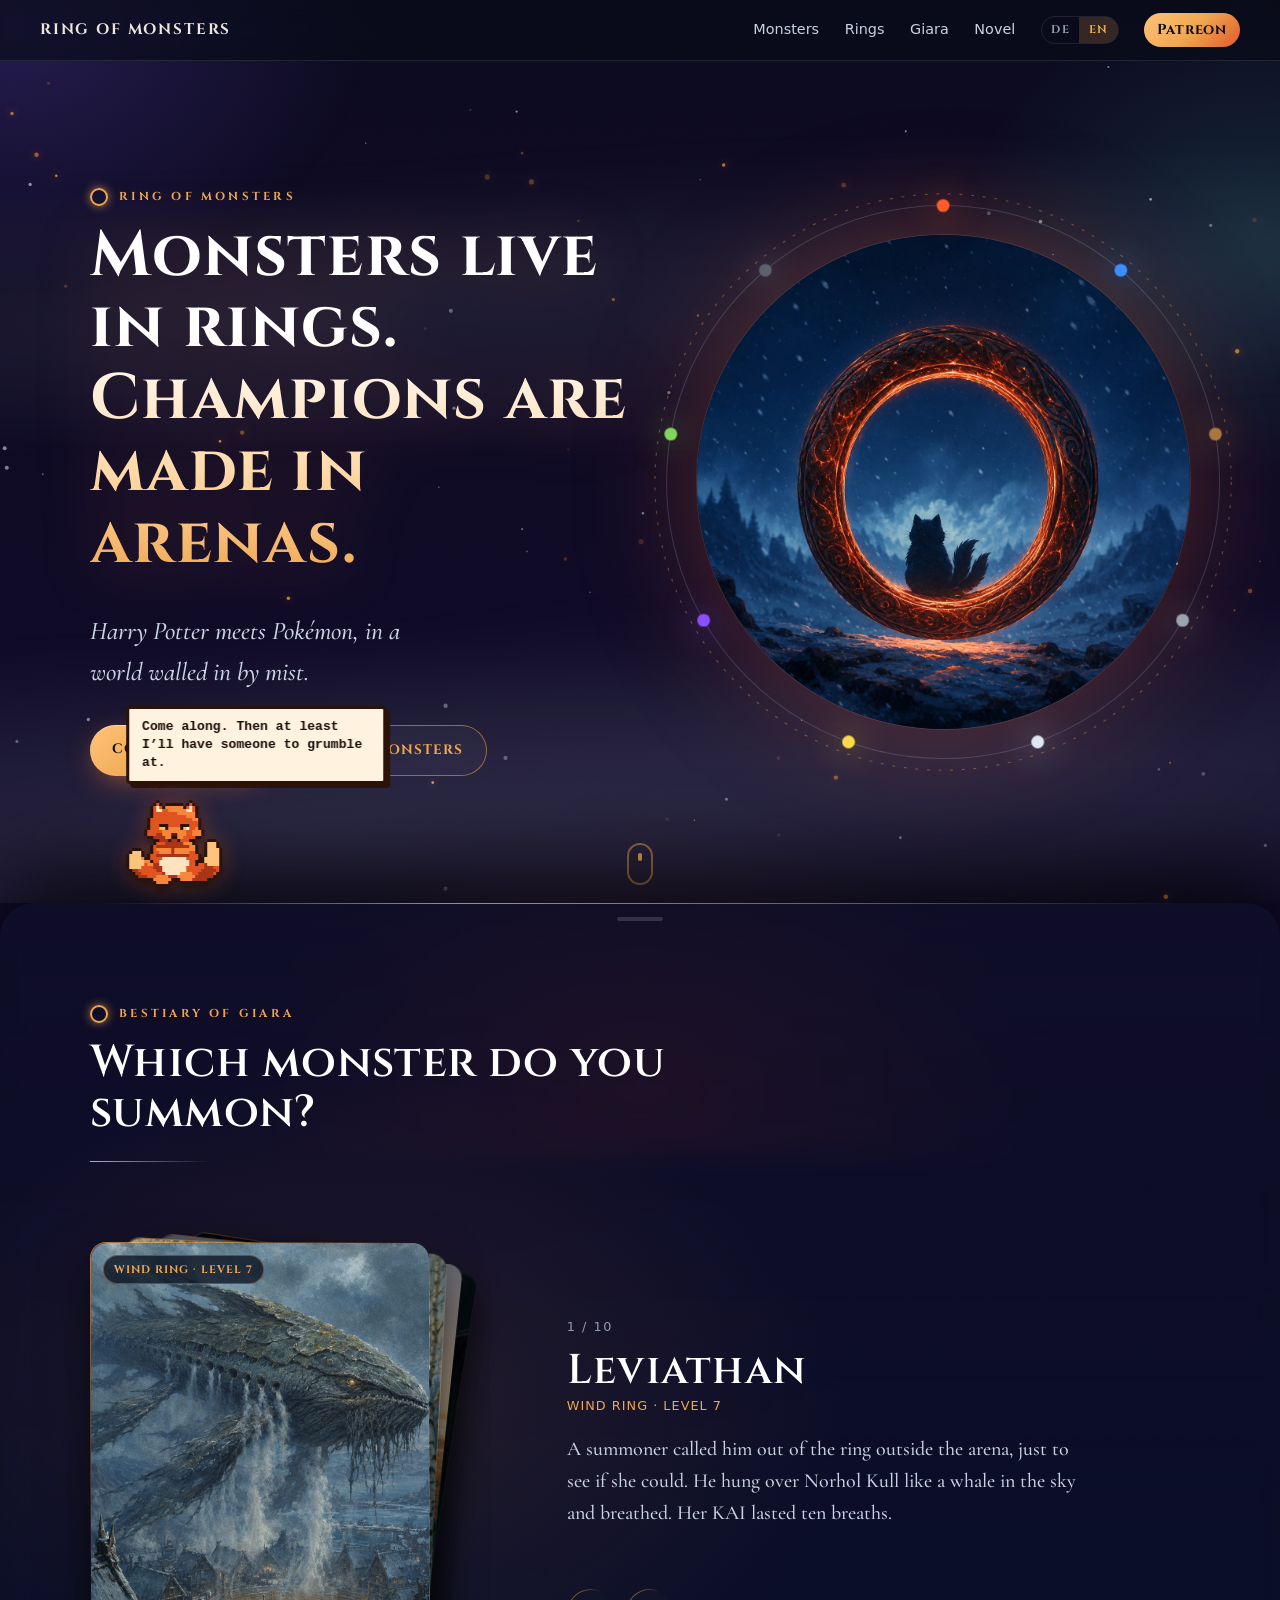
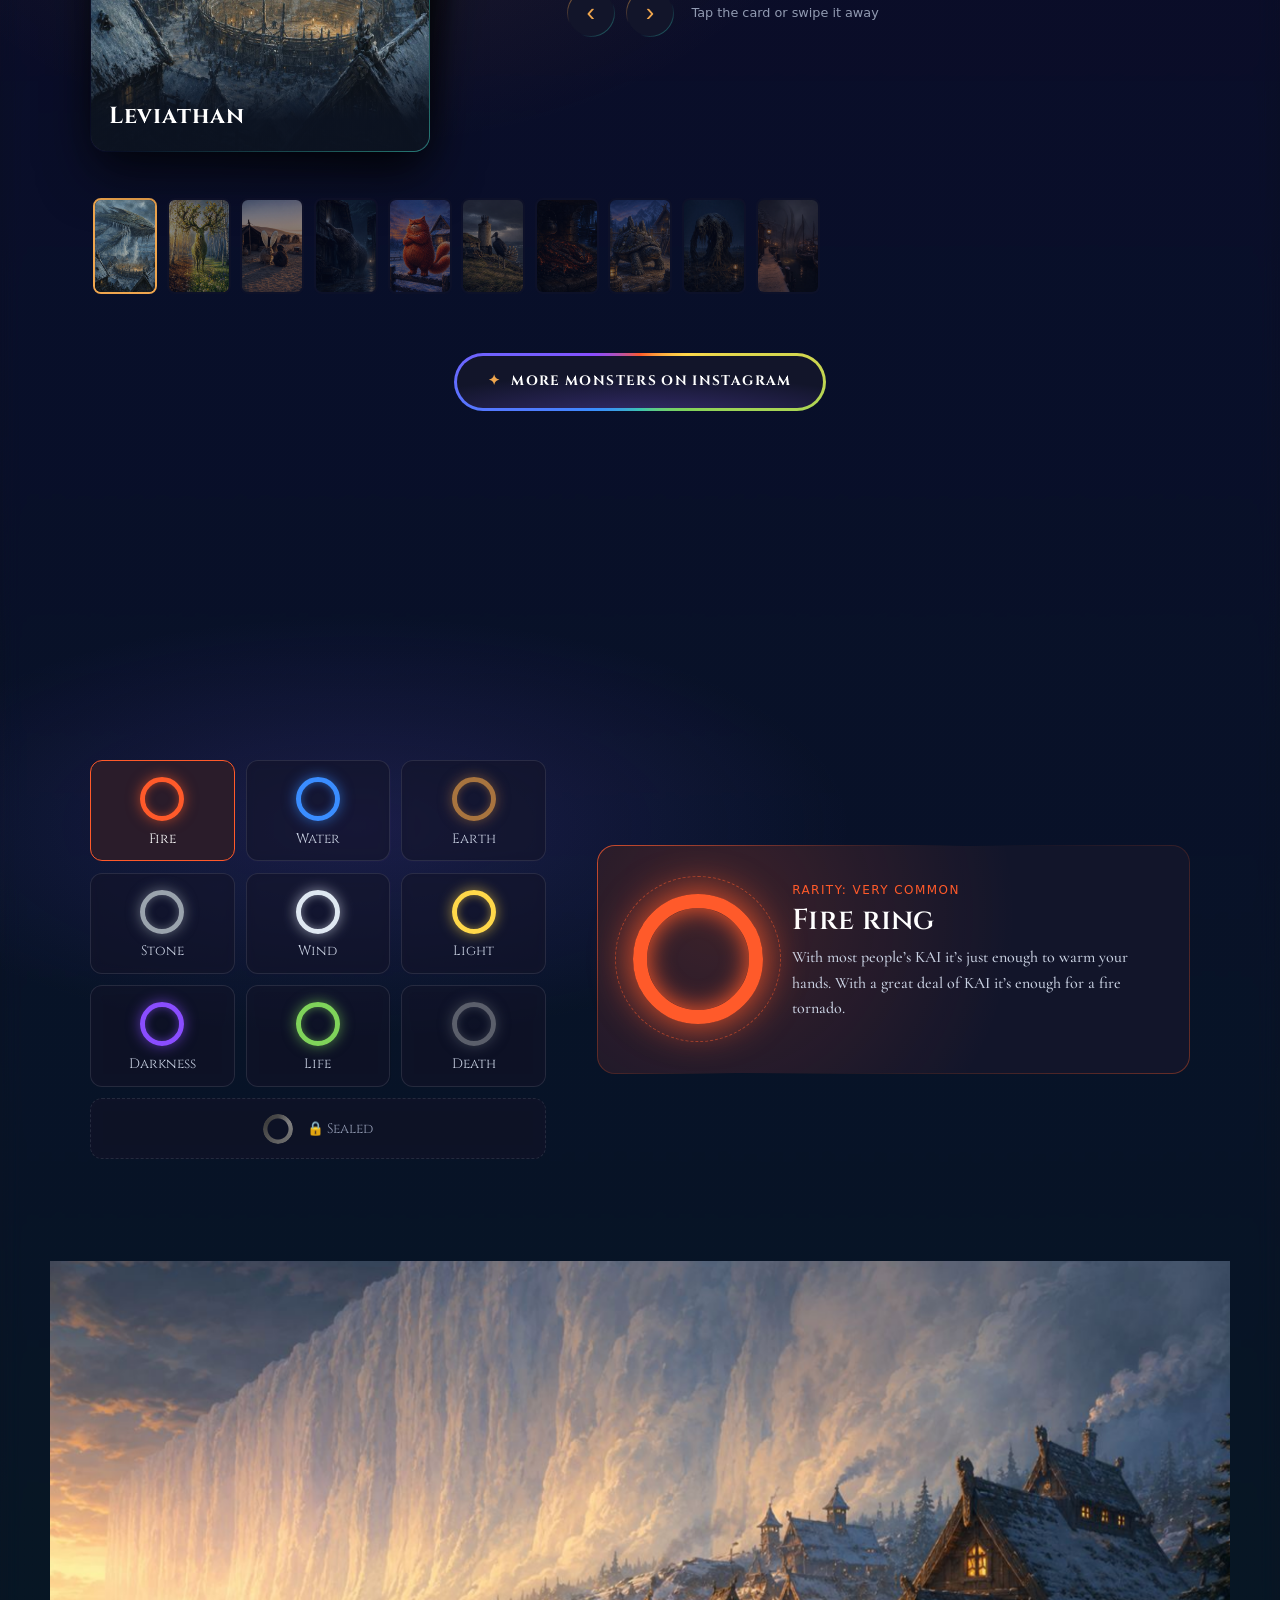
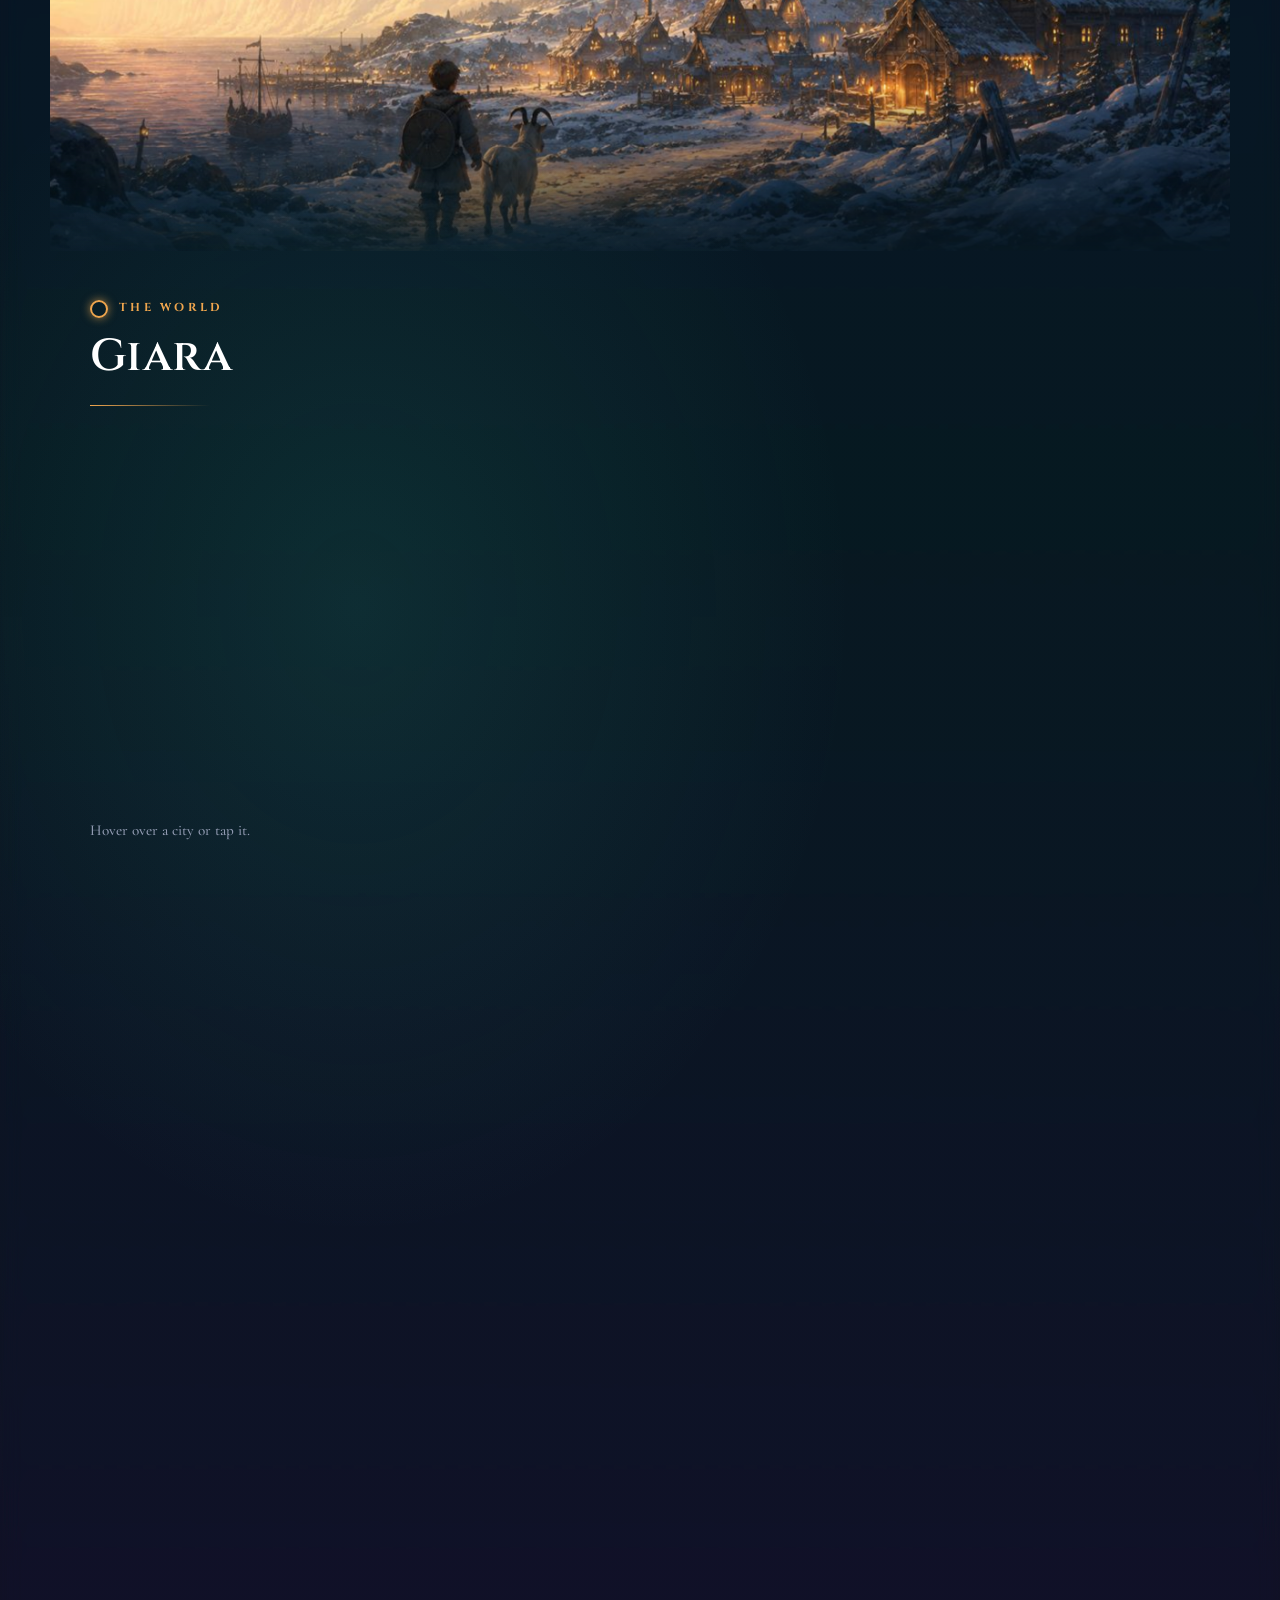
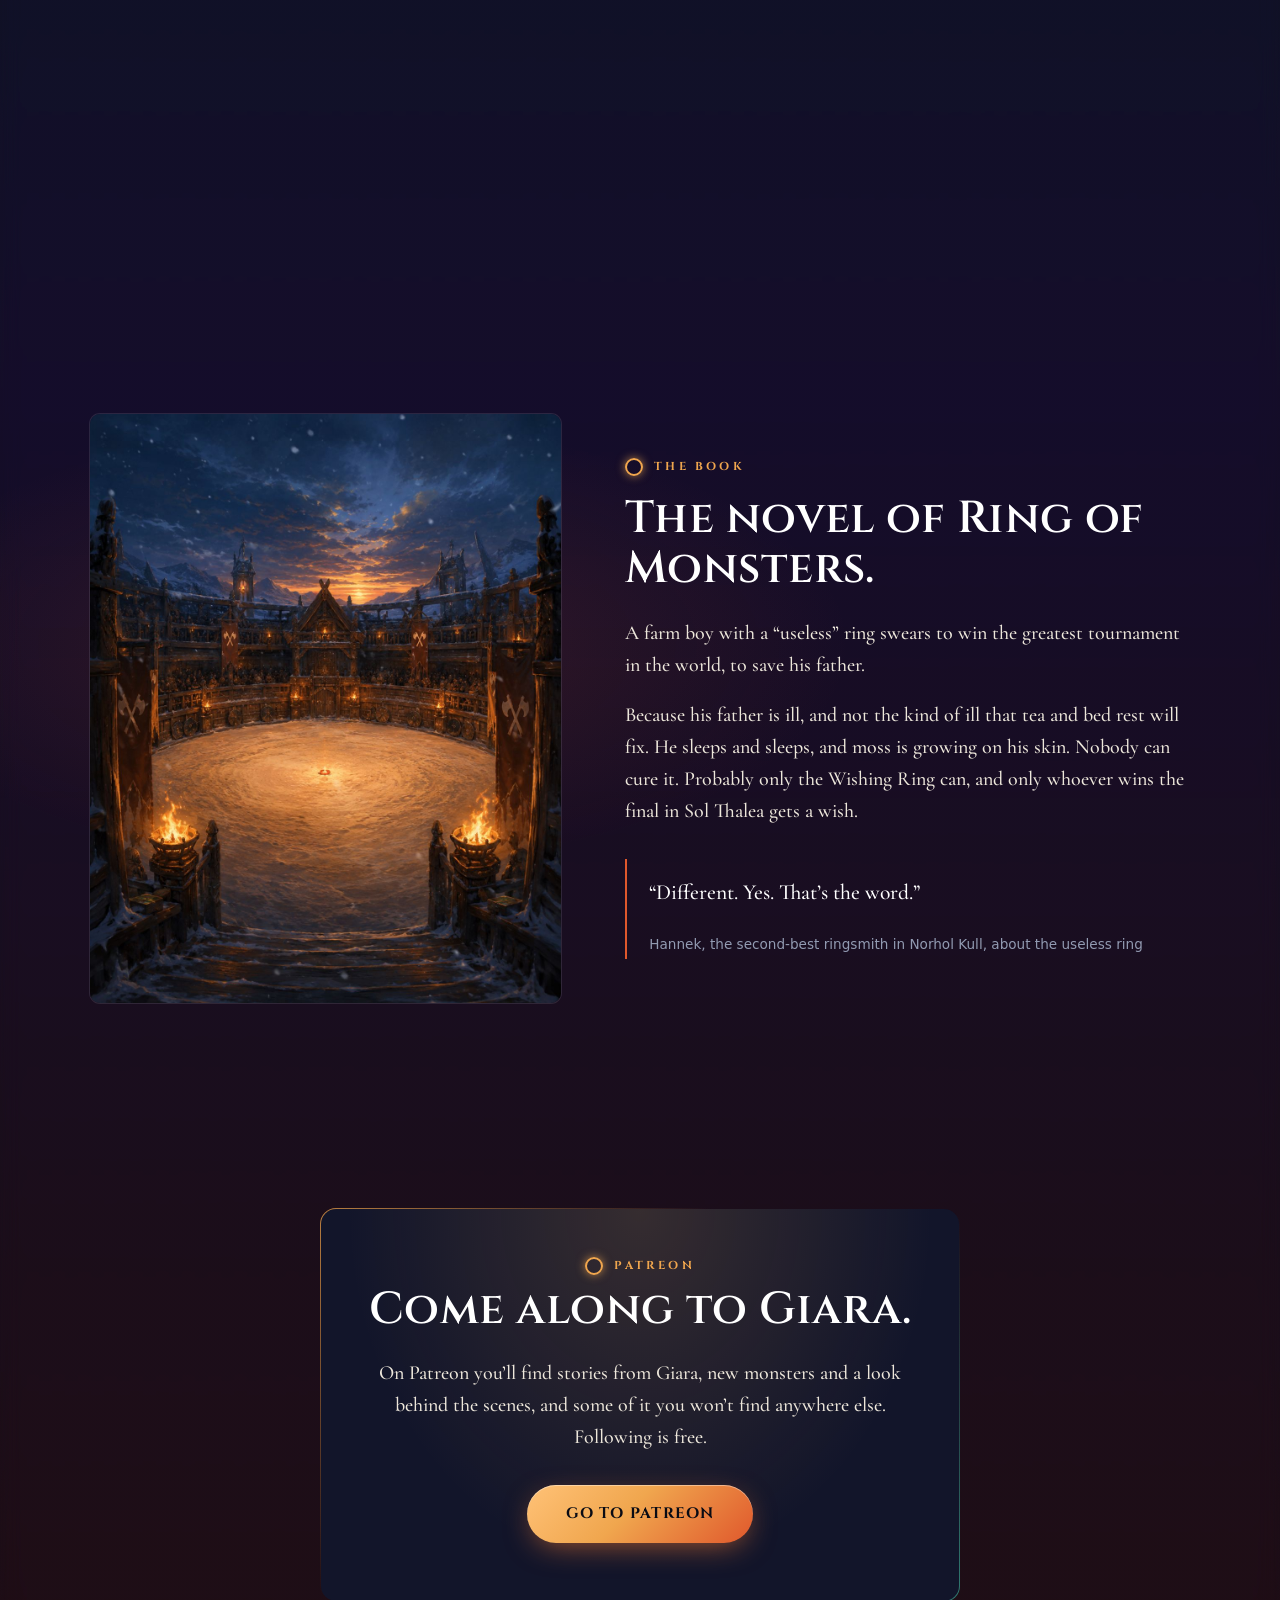
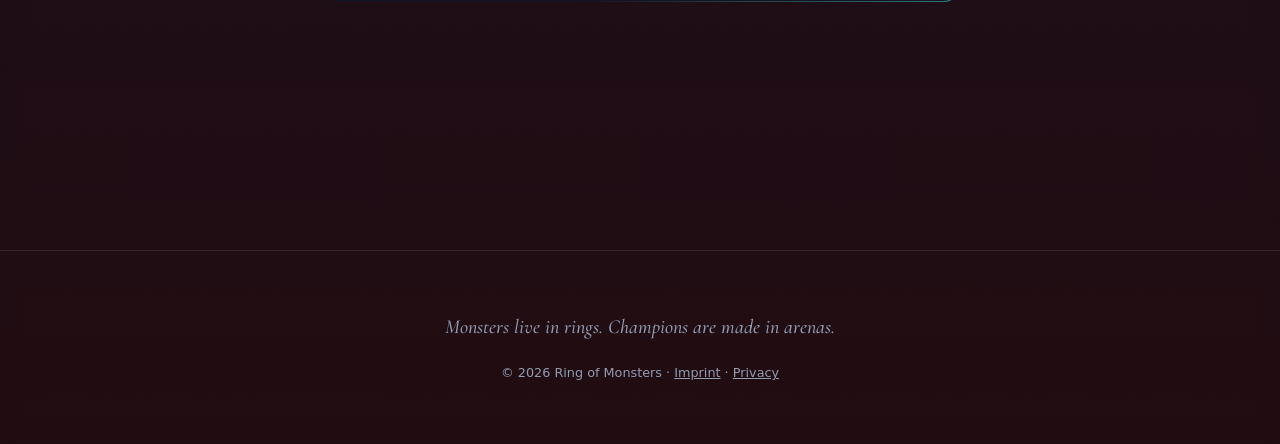
==== index.html @ 63e99272 "Website Ring of Monsters: erster Stand" ====
<!doctype html>
<html lang="de">
<head>
<meta charset="utf-8">
<meta name="viewport" content="width=device-width, initial-scale=1">
<title>Ring of Monsters</title>
<meta name="description" content="Harry Potter trifft Pokémon, in einer Welt umgeben von Nebel. Monster leben in Ringen, Champions entstehen in Arenen.">
<meta property="og:title" content="Ring of Monsters">
<meta property="og:description" content="Monster leben in Ringen. Champions entstehen in Arenen. Harry Potter trifft Pokémon, in einer Welt umgeben von Nebel.">
<meta property="og:image" content="https://ringofmonsters.com/img/banner.jpg">
<meta property="og:url" content="https://ringofmonsters.com/">
<meta property="og:type" content="website">
<meta name="theme-color" content="#090b14">
<link rel="icon" href="img/favicon.png">
<link rel="stylesheet" href="style.css">
<script src="i18n.js"></script>
</head>
<body>

<div class="progress" aria-hidden="true"></div>
<header class="topbar">
  <a class="brand" href="#top">Ring of Monsters</a>
  <nav>
    <a href="#monster" data-i18n="nav.monster">Monster</a>
    <a href="#ringe" data-i18n="nav.rings">Ringe</a>
    <a href="#welt">Giara</a>
    <a href="#buch" data-i18n="nav.book">Roman</a>
    <div class="lang" role="group" aria-label="Sprache / Language">
      <button data-lang="de" aria-pressed="true">DE</button>
      <button data-lang="en" aria-pressed="false">EN</button>
    </div>
    <a class="nav-cta" href="#patreon">Patreon</a>
  </nav>
</header>

<main id="top">

<!-- 1 · HERO (bleibt stehen, der Inhalt schiebt sich darüber) -->
<div class="hero-band">
<div class="hero-fx" aria-hidden="true">
  <canvas id="embers"></canvas>
  <div class="mist mist-1"></div>
  <div class="mist mist-2"></div>
</div>
<section class="hero">
  <div class="hero-text">
    <p class="kicker">Ring of Monsters</p>
    <h1 data-i18n="hero.h1">Monster leben in Ringen.<br>Champions entstehen in Arenen.</h1>
    <p class="hero-de" data-i18n="hero.sub">Harry Potter trifft Pokémon, in einer Welt umgeben von Nebel.</p>
    <div class="hero-actions">
      <a class="btn btn-primary" href="#patreon" data-i18n="hero.cta">Komm mit nach Giara</a>
      <a class="btn btn-ghost" href="#monster" data-i18n="hero.cta2">Monster ansehen</a>
    </div>
  </div>
  <figure class="hero-ring">
    <div class="tilt">
      <img src="img/logo.jpg" alt="Ein glühender Ring im Schnee, darin die Silhouette von Neko mit seinen zwei Schwänzen" data-i18n-attr="alt=alt.logo" width="1254" height="1254">
      <svg class="orbit" viewBox="0 0 200 200" aria-hidden="true">
        <g class="spin-rev">
          <circle cx="100" cy="100" r="99" fill="none" stroke="rgba(240,166,78,.35)" stroke-width=".4" stroke-dasharray="1 3"/>
        </g>
        <g class="spin">
          <circle cx="100" cy="100" r="95" fill="none" stroke="rgba(201,209,226,.18)" stroke-width=".35"/>
          <circle class="gem" cx="100" cy="5" r="2.2" fill="#ff5a2a" color="#ff5a2a"/>
          <circle class="gem" cx="161.06" cy="27.23" r="2.2" fill="#3a8dff" color="#3a8dff"/>
          <circle class="gem" cx="193.56" cy="83.5" r="2.2" fill="#a8743f" color="#a8743f"/>
          <circle class="gem" cx="182.27" cy="147.5" r="2.2" fill="#9aa3ad" color="#9aa3ad"/>
          <circle class="gem" cx="132.49" cy="189.27" r="2.2" fill="#dfe8f2" color="#dfe8f2"/>
          <circle class="gem" cx="67.51" cy="189.27" r="2.2" fill="#ffd84a" color="#ffd84a"/>
          <circle class="gem" cx="17.73" cy="147.5" r="2.2" fill="#8a4dff" color="#8a4dff"/>
          <circle class="gem" cx="6.44" cy="83.5" r="2.2" fill="#7fd35a" color="#7fd35a"/>
          <circle class="gem" cx="38.94" cy="27.23" r="2.2" fill="#5b5f6b" color="#9aa3ad"/>
        </g>
      </svg>
    </div>
  </figure>
</section>
<a class="scroll-cue" href="#monster" aria-label="Weiter zu den Monstern" data-i18n-attr="aria-label=aria.scroll"><span></span></a>
</div>

<div class="sheet">

<!-- 2 · GALERIE -->
<section id="monster" class="section">
  <div class="section-head">
    <p class="kicker" data-i18n="monster.kicker">Bestiarium von Giara</p>
    <h2 data-i18n="monster.h2">Welches Monster rufst du?</h2>
  </div>

  <div class="deck-wrap" hidden>
    <div class="deck" tabindex="0" role="region" aria-roledescription="Kartenstapel" aria-label="Monsterkarten, mit den Pfeiltasten blättern" data-i18n-attr="aria-label=aria.deck"></div>
    <div class="deck-info" aria-live="polite">
      <p class="deck-count"></p>
      <h3 class="deck-name"></h3>
      <p class="tag deck-tag"></p>
      <p class="deck-text"></p>
      <div class="deck-controls">
        <button class="deck-btn deck-prev" aria-label="Vorherige Karte" data-i18n-attr="aria-label=aria.prev">‹</button>
        <button class="deck-btn deck-next" aria-label="Nächste Karte" data-i18n-attr="aria-label=aria.next">›</button>
        <span class="deck-hint" data-i18n="deck.hint">Karte antippen oder zur Seite wischen</span>
      </div>
    </div>
    <div class="thumbs" role="tablist" aria-label="Alle Monster" data-i18n-attr="aria-label=aria.thumbs"></div>
  </div>

  <ul class="gallery">
    <li class="card">
      <div class="card-img"><img src="img/leviathan.jpg" alt="Der Leviathan, ein walgroßer Koloss aus Hornplatten, schwebt im Nebel über Norhol Kull" data-i18n-attr="alt=m.leviathan.alt" loading="lazy" width="991" height="1400"></div>
      <h3>Leviathan</h3>
      <p class="tag" data-i18n="m.leviathan.tag">Windring · Stufe 7</p>
      <p data-i18n="m.leviathan.text">Eine Beschwörerin rief ihn außerhalb der Arena aus dem Ring, nur um zu sehen, ob sie es kann. Er hing über Norhol Kull wie ein Wal am Himmel und atmete. Ihr KAI reichte für zehn Atemzüge.</p>
    </li>
    <li class="card">
      <div class="card-img"><img src="img/eikthyrnir.jpg" alt="Eikthyrnir, ein riesiger Hirsch mit einem Geweih aus blühenden Birkenästen, auf einer Wiese voller Blumen" data-i18n-attr="alt=m.eikthyrnir.alt" loading="lazy" width="933" height="1400"></div>
      <h3>Eikthyrnir</h3>
      <p class="tag" data-i18n="m.eikthyrnir.tag">Lebensring · Stufe 5</p>
      <p data-i18n="m.eikthyrnir.text">Ein Beschwörer ruft ihn auf ein totes Feld, und wo der leuchtende Tau von seinem Geweih tropft, schießt das Gras aus dem Boden. Danach liegt der Beschwörer zwei Tage im Bett.</p>
    </li>
    <li class="card">
      <div class="card-img"><img src="img/tauloeffel.jpg" alt="Der Taulöffel, ein gedrungener Wüstenhase mit zwei Ohren aus milchigem Glas, sitzt neben einem Zelt am Dünenrand" data-i18n-attr="alt=m.tauloeffel.alt" loading="lazy" width="933" height="1400"></div>
      <h3>Taulöffel</h3>
      <p class="tag" data-i18n="m.tauloeffel.tag">Windring · Stufe 1</p>
      <p data-i18n="m.tauloeffel.text">Wer ihn in der Wüste aus dem Ring holt, bekommt Wasser: Über Nacht füllen sich seine Ohren aus Glas. Am Morgen geht er zurück in den Ring, und sein Beschwörer ist ein bisschen dünner.</p>
    </li>
    <li class="card">
      <div class="card-img"><img src="img/baku.jpg" alt="Der Baku, ein bärengroßes Wesen mit Rüssel, steht nachts in einer Dorfgasse an einem Fenster" data-i18n-attr="alt=m.baku.alt" loading="lazy" width="788" height="1400"></div>
      <h3>Baku</h3>
      <p class="tag" data-i18n="m.baku.tag">Erdring · Stufe 4</p>
      <p data-i18n="m.baku.text">Sein Beschwörer ruft ihn nachts an das Fenster eines Kindes, und er trinkt die Albträume durch den Spalt. Was er davon zurück in den Ring trägt, weiß niemand.</p>
    </li>
    <li class="card">
      <div class="card-img"><img src="img/neko.jpg" alt="Neko, ein rundes, feuerrotes Fellwesen mit zwei buschigen Schwänzen, steht mit verschränkten Armen auf einem Zaun im Schnee" data-i18n-attr="alt=m.neko.alt" loading="lazy" width="1120" height="1400"></div>
      <h3>Neko</h3>
      <p class="tag" data-i18n="m.neko.tag">Ausdrücklich keine Katze</p>
      <p data-i18n="m.neko.text">Feuerrot, rund wie ein frischer Brotlaib und gründlich beleidigt, sobald ihn jemand eine Katze nennt. Kommt nur aus dem Ring, wenn man ihn ruft, und geht nicht zurück, bevor er recht bekommen hat.</p>
    </li>
    <li class="card">
      <div class="card-img"><img src="img/wetterorgel.jpg" alt="Die Wetterorgel, ein schwerer schwarzer Storchenvogel mit einem Fächer aus Hornröhren statt Schwanzfedern, an einem Leuchtturm über dem Meer" data-i18n-attr="alt=m.wetterorgel.alt" loading="lazy" width="933" height="1400"></div>
      <h3>Wetterorgel</h3>
      <p class="tag" data-i18n="m.wetterorgel.tag">Windring · Stufe 2</p>
      <p data-i18n="m.wetterorgel.text">Ruft man sie aus dem Ring, brummen ihre elf Hornröhren, lange bevor der Sturm am Himmel steht. Die Fischer in der Bucht zahlen ihren Beschwörer dafür, dass er sie jeden Morgen einmal ruft.</p>
    </li>
    <li class="card">
      <div class="card-img"><img src="img/glutschlaefer.jpg" alt="Der Glutschläfer, eine Echse wie aus verkohltem Holz mit Glut in den Rissen, liegt zusammengerollt in einem Herd" data-i18n-attr="alt=m.glutschlaefer.alt" loading="lazy" width="933" height="1400"></div>
      <h3>Glutschläfer</h3>
      <p class="tag" data-i18n="m.glutschlaefer.tag">Feuerring · Stufe 3</p>
      <p data-i18n="m.glutschlaefer.text">Ein Wirt ruft ihn jeden Winter in den Herd, und solange sein KAI hält, geht das Feuer nicht aus. Wie viel ihn das kostet, sieht man im Frühling an seinem Gesicht.</p>
    </li>
    <li class="card">
      <div class="card-img"><img src="img/kurma.jpg" alt="Kurma, eine Riesenschildkröte mit einem Panzer aus bemoostem Fels, steht vor einem Hof im Schnee" data-i18n-attr="alt=m.kurma.alt" loading="lazy" width="1120" height="1400"></div>
      <h3>Kurma</h3>
      <p class="tag" data-i18n="m.kurma.tag">Riesenschildkröte</p>
      <p data-i18n="m.kurma.text">Wer sie aus dem Ring ruft, holt einen Hügel aus Moos, Tannen und Stein auf das Feld. Sie blinzelt einmal, und ihr Beschwörer muss sich setzen.</p>
    </li>
    <li class="card">
      <div class="card-img"><img src="img/golem.jpg" alt="Der Golem, eine gebeugte Gestalt aus nassem Schlamm, steht nachts auf einem Feld neben einer Laterne" data-i18n-attr="alt=m.golem.alt" loading="lazy" width="933" height="1400"></div>
      <h3>Golem</h3>
      <p class="tag" data-i18n="m.golem.tag">Erdring · Stufe 2</p>
      <p data-i18n="m.golem.text">Sein Beschwörer ruft ihn nachts, und er gräbt stumm die Gräben. Dabei versucht sein Schlammgesicht, das Gesicht seines Beschwörers nachzumachen. Je länger die Nacht, desto besser gelingt es.</p>
    </li>
    <li class="card">
      <div class="card-img"><img src="img/kraken.jpg" alt="Riesige Arme steigen nachts zwischen den Booten eines verschneiten Hafens aus dem Wasser" data-i18n-attr="alt=m.kraken.alt" loading="lazy" width="788" height="1400"></div>
      <h3>Kraken</h3>
      <p class="tag" data-i18n="m.kraken.tag">Wasserring · Stufe 8</p>
      <p data-i18n="m.kraken.text">Stufe 8. Ein Beschwörer rief ihn einmal im Hafen, und man sah nur Arme, höher als die Masten, und tief unten ein Auge wie eine versunkene Laterne. Den Beschwörer hat man nie gefunden.</p>
    </li>
  </ul>
  <div class="more">
    <a class="magic-btn" href="https://www.instagram.com/ring_of_monsters/" rel="noopener" target="_blank"><span data-i18n="insta.more">Noch mehr Monster auf Instagram</span></a>
  </div>
</section>

<!-- 2b · RINGKLASSEN -->
<section id="ringe" class="section rings-section">
  <div class="section-head">
    <p class="kicker" data-i18n="rings.kicker">Die neun Ringklassen</p>
    <h2 data-i18n="rings.h2">Welcher Ring passt zu dir?</h2>
  </div>
  <div class="rings">
    <div class="ring-list" role="tablist" aria-label="Ringklassen" data-i18n-attr="aria-label=aria.rings">
      <button class="ring-chip" role="tab" style="--c:#ff5a2a" data-name="Feuerring" data-rare="sehr häufig" data-text="Mit dem KAI der meisten Leute reicht es gerade, um sich die Hände zu wärmen. Mit sehr viel KAI reicht es für einen Feuertornado." data-i18n-attr="data-name=r.fire.name,data-rare=rare.vc,data-text=r.fire.text"><span data-i18n="r.fire">Feuer</span></button>
      <button class="ring-chip" role="tab" style="--c:#3a8dff" data-name="Wasserring" data-rare="sehr häufig" data-text="Kühlt, nässt, löscht. Wer damit einen ganzen See bewegen will, braucht sehr viel KAI und noch mehr Geduld." data-i18n-attr="data-name=r.water.name,data-rare=rare.vc,data-text=r.water.text"><span data-i18n="r.water">Wasser</span></button>
      <button class="ring-chip" role="tab" style="--c:#a8743f" data-name="Erdring" data-rare="sehr häufig" data-text="Lässt den Boden zittern, weshalb Bergleute ihn lieben und Töpfer ihn ganz und gar nicht." data-i18n-attr="data-name=r.earth.name,data-rare=rare.vc,data-text=r.earth.text"><span data-i18n="r.earth">Erde</span></button>
      <button class="ring-chip" role="tab" style="--c:#9aa3ad" data-name="Steinring" data-rare="häufig" data-text="Härtet alles, was man damit anfasst. Als Schmuck viel zu schwer, als Briefbeschwerer unschlagbar." data-i18n-attr="data-name=r.stone.name,data-rare=rare.c,data-text=r.stone.text"><span data-i18n="r.stone">Stein</span></button>
      <button class="ring-chip" role="tab" style="--c:#dfe8f2" data-name="Windring" data-rare="häufig" data-text="Der leichteste aller Ringe. Es heißt, früher hätten manche damit fliegen können, aber es heißt auch, Eskil sei klug gewesen." data-i18n-attr="data-name=r.wind.name,data-rare=rare.c,data-text=r.wind.text"><span data-i18n="r.wind">Wind</span></button>
      <button class="ring-chip" role="tab" style="--c:#ffd84a" data-name="Lichtring" data-rare="selten" data-text="Leuchtet ganz von allein, und in den großen Städten gibt es Leute, die davon nicht genug an den Fingern haben können." data-i18n-attr="data-name=r.light.name,data-rare=rare.r,data-text=r.light.text"><span data-i18n="r.light">Licht</span></button>
      <button class="ring-chip" role="tab" style="--c:#8a4dff" data-name="Dunkelring" data-rare="selten" data-text="Schluckt das Licht ringsum. Getragen wird er trotzdem kaum, denn auf Dauer färbt er die Haut schwarz, und zwar nicht zum Abwaschen." data-i18n-attr="data-name=r.dark.name,data-rare=rare.r,data-text=r.dark.text"><span data-i18n="r.dark">Dunkelheit</span></button>
      <button class="ring-chip" role="tab" style="--c:#7fd35a" data-name="Lebensring" data-rare="selten" data-text="Heilt kleine Wunden und lässt Felder schneller wachsen. Auf dem Markt kostet er entsprechend, und gefeilscht wird trotzdem." data-i18n-attr="data-name=r.life.name,data-rare=rare.r,data-text=r.life.text"><span data-i18n="r.life">Leben</span></button>
      <button class="ring-chip" role="tab" style="--c:#5b5f6b" data-name="Todesring" data-rare="sehr selten" data-text="Ein Ring, der dich verzehrt. Schneller als alle anderen." data-i18n-attr="data-name=r.death.name,data-rare=rare.vr,data-text=r.death.text"><span data-i18n="r.death">Tod</span></button>
      <button class="ring-chip ring-mystic" role="tab" style="--c:#f4e8ff" data-name="Mystischer Ring" data-rare="einzigartig" data-text="Manche Ringe passen in keine Klasse. Von jedem gibt es genau einen, und das Monster darin auch nur ein einziges Mal auf ganz Giara. Wer so einen findet, hat entweder großes Glück oder sehr bald sehr viel Besuch." data-i18n-attr="data-name=r.mystic.name,data-rare=rare.u,data-text=r.mystic.text"><span class="seal" data-i18n="r.sealed">Versiegelt</span><span class="unseal" data-i18n="r.mystic">Mystisch</span></button>
    </div>
    <div class="ring-stage" aria-live="polite">
      <div class="ring-orb" aria-hidden="true"><span></span></div>
      <div class="ring-info">
        <p class="ring-rare"></p>
        <h3 class="ring-name"></h3>
        <p class="ring-text"></p>
      </div>
    </div>
  </div>
</section>

<!-- 3 · DIE WELT -->
<section id="welt" class="section world">
  <figure class="world-banner">
    <img src="img/banner.jpg" alt="Ein Junge mit Schild und eine Ziege gehen auf ein verschneites Dorf zu, dahinter ragt eine riesige Wand aus Nebel in den Himmel" data-i18n-attr="alt=alt.banner" loading="lazy" width="1400" height="700">
  </figure>
  <div class="section-head">
    <p class="kicker" data-i18n="world.kicker">Die Welt</p>
    <h2>Giara</h2>
  </div>
  <div class="prose">
    <p data-i18n="world.p1">Um ganz Giara herum steht der Schleier, eine Wand aus Nebel, die sich auch beim stärksten Sturm keinen Fingerbreit bewegt. Wo er den Boden berührt, wächst nichts, und wer hineingeht, kommt nicht wieder heraus.</p>
    <p data-i18n="world.p2">Darum geht niemand gern in die Nähe des Schleiers.</p>
    <p data-i18n="world.p3">In den Ringen leben Monster, die Albmare. Wer einen ruft, ist Beschwörer, und jeder Albmar trinkt dabei von der Kraft dessen, der ihn gerufen hat, so lange, bis einer von beiden die Verbindung kappt. Gekämpft wird in der Arena. Außerhalb ist das Beschwören streng verboten, woran sich selbstverständlich alle halten.</p>
  </div>

  <h3 class="cities-title" data-i18n="world.cities">Die sechs Städte</h3>
  <p class="map-hint" hidden data-i18n="world.hint">Fahr über eine Stadt oder tipp sie an.</p>
  <div class="map-wrap" hidden>
    <div class="map-stage">
      <div class="map">
        <img src="img/karte.webp" alt="Karte von Giara mit den sechs Städten, umgeben von Nebel" data-i18n-attr="alt=alt.map" loading="lazy" width="1000" height="750">
        <div class="map-shine" aria-hidden="true"></div>
        <div class="map-pins"></div>
      </div>
    </div>
    <div class="map-card" aria-live="polite">
      <div class="map-card-crest" aria-hidden="true"></div>
      <p class="map-crest"></p>
      <h4 class="map-name"></h4>
      <p class="map-text"></p>
    </div>
  </div>
  <ul class="cities">
    <li data-x="15.2" data-y="10.5" data-icon="axes" data-crest="Wappen: zwei Äxte des Kull" data-i18n-attr="data-crest=c.norhol.crest"><h4>Norhol Kull</h4><p data-i18n="c.norhol.text">Eisberge, Met, Pelzmäntel und genau ein Langhaus. Nicht zwei. Eins.</p></li>
    <li data-x="61.5" data-y="18.8" data-icon="bird" data-crest="Wappen: der Feuervogel" data-i18n-attr="data-crest=c.sol.crest"><h4>Sol Thalea</h4><p data-i18n="c.sol.text">Die Hauptstadt mit dem schönsten Stadion der Welt. Einmal im Jahr wird hier das Finale ausgetragen.</p></li>
    <li data-x="31.5" data-y="42.5" data-icon="table" data-crest="Wappen: die Tafel der fünf Wohlstandsgötter" data-i18n-attr="data-crest=c.elex.crest"><h4>Elexandria</h4><p data-i18n="c.elex.text">Die Handelsstadt wächst nicht in die Höhe, sondern Stockwerk um Stockwerk in die Erde hinein.</p></li>
    <li data-x="65.5" data-y="41" data-icon="sun" data-crest="Wappen: Asahis aufgehende Sonne" data-i18n-attr="data-crest=c.tobu.crest"><h4>Tobushima</h4><p data-i18n="c.tobu.text">Ein Kaiserpalast auf der Klippe, Wasserfälle und Schmiede, die Ringe in Schwerter fassen.</p></li>
    <li data-x="81.5" data-y="59.5" data-icon="whale" data-crest="Wappen: der rote Wal Umkomo" data-i18n-attr="data-crest=c.zanaos.crest"><h4>Zanaos</h4><p data-i18n="c.zanaos.text">Die Inselstadt mit dem größten Hafen, und auf den Nachbarinseln wohnen Leute, denen man besser nichts leiht.</p></li>
    <li data-x="52.5" data-y="78.5" data-icon="leaf" data-crest="Wappen: das Blatt des Schlangenbaums" data-i18n-attr="data-crest=c.oel.crest"><h4>Oelhaim</h4><p data-i18n="c.oel.text">Lehmziegel, eine Wüste ohne Ende und Werkstätten, aus denen es schon raucht.</p></li>
    <li class="lost" data-x="14" data-y="87.5" data-icon="none" data-crest="Wappen: unbekannt" data-i18n-attr="data-crest=c.lost.crest"><h4 data-i18n="c.lost.name">Die Vergessene Stadt</h4><p data-i18n="c.lost.text">Hier landet, wer sonst nirgends mehr hin darf. Turniere gibt es keine, Besuch auch nicht so gern.</p></li>
  </ul>
</section>

<!-- 4 · DAS BUCH -->
<section id="buch" class="section book">
  <div class="book-img">
    <img src="img/arena.jpg" alt="Eine leere Arena aus Holz in der Dämmerung, Fackeln brennen an den Toren" data-i18n-attr="alt=alt.arena" loading="lazy" width="1120" height="1400">
  </div>
  <div class="book-text">
    <p class="kicker" data-i18n="book.kicker">Das Buch</p>
    <h2 data-i18n="book.h2">Der Roman zu Ring of Monsters.</h2>
    <p data-i18n="book.p1">Ein Bauernjunge mit einem „nutzlosen“ Ring schwört, das größte Turnier der Welt zu gewinnen, um seinen Vater zu retten.</p>
    <p data-i18n="book.p2">Denn sein Vater ist krank, und zwar nicht auf die Art, die man mit Tee und Bettruhe wegbekommt. Er schläft und schläft, und auf seiner Haut wächst Moos. Heilen kann das niemand. Vermutlich nur der Wunschring, und einen Wunsch bekommt allein, wer in Sol Thalea das Finale gewinnt.</p>
    <blockquote>
      <p data-i18n="book.quote">„Anders. Ja. Das ist das Wort.“</p>
      <cite data-i18n="book.cite">Hannek, der zweitbeste Ringschmied von Norhol Kull, über den nutzlosen Ring</cite>
    </blockquote>
  </div>
</section>

<!-- 5 · PATREON -->
<section id="patreon" class="section signup">
  <div class="signup-box">
    <p class="kicker">Patreon</p>
    <h2 data-i18n="pat.h2">Komm mit nach Giara.</h2>
    <p data-i18n="pat.p">Auf Patreon erscheinen Geschichten aus Giara, neue Monster und Blicke hinter die Kulissen, und manches davon gibt es nirgendwo sonst. Folgen kostet nichts.</p>
    <a class="btn btn-primary btn-big" href="https://www.patreon.com/ringofmonsters" rel="noopener" target="_blank" data-i18n="pat.cta">Zu Patreon</a>
  </div>
  <div class="social">
    <p data-i18n="insta.p">Noch mehr Monster aus Giara:</p>
    <a class="magic-btn" href="https://www.instagram.com/ring_of_monsters/" rel="noopener" target="_blank"><span>Instagram @ring_of_monsters</span></a>
  </div>
</section>

<footer class="footer">
  <p data-i18n="foot.tag">Monster leben in Ringen. Champions entstehen in Arenen.</p>
  <p class="small">© 2026 Ring of Monsters · <a href="impressum.html" data-i18n="foot.imprint">Impressum</a> · <a href="datenschutz.html" data-i18n="foot.privacy">Datenschutz</a></p>
</footer>

</div><!-- /sheet -->
</main>

<div class="neko" aria-live="polite">
  <div class="neko-bubble" hidden></div>
  <button class="neko-body" aria-label="Neko anstupsen" data-i18n-attr="aria-label=aria.neko"><canvas width="32" height="32"></canvas></button>
  <button class="neko-close" aria-label="Neko wegschicken" data-i18n-attr="aria-label=aria.nekoclose">×</button>
</div>

<script src="deck.js"></script>
<script src="giara.js"></script>
<script src="map2d.js"></script><script src="fx.js"></script>
<script src="neko.js"></script>
</body>
</html>
---- style.css ----
/* Ring of Monsters – Nachtviolett, Aurora und Glut */
@font-face { font-family: "Cinzel"; src: url(fonts/cinzel.woff2) format("woff2"); font-weight: 400 900; font-display: swap; }
@font-face { font-family: "Cormorant Garamond"; src: url(fonts/cormorant.woff2) format("woff2"); font-weight: 300 700; font-display: swap; }
@font-face { font-family: "Cormorant Garamond"; src: url(fonts/cormorant-italic.woff2) format("woff2"); font-weight: 300 700; font-style: italic; font-display: swap; }

:root {
  --night: #090b14;
  --night-2: #12152a;
  --night-3: #1a1e38;
  --mist: #c9d1e2;
  --text: #ede7db;
  --muted: #929bb2;
  --amber: #f0a64e;
  --ember: #e0582c;
  --teal: #3cc4b0;
  --violet: #7a5af0;
  --line: rgba(201, 209, 226, .12);
  --glow-border: linear-gradient(135deg, rgba(240, 166, 78, .75), rgba(240, 166, 78, 0) 38%, rgba(122, 90, 240, 0) 62%, rgba(60, 196, 176, .6));
  --display: "Cinzel", "Trajan Pro", "Palatino Linotype", serif;
  --serif: "Cormorant Garamond", "Palatino Linotype", Palatino, Georgia, serif;
  --sans: system-ui, -apple-system, "Segoe UI", Roboto, sans-serif;
  --max: 1180px;
}

* { box-sizing: border-box; }
html { scroll-behavior: smooth; scroll-padding-top: 64px; }
body {
  margin: 0;
  background: var(--night);
  color: var(--text);
  font-family: var(--serif);
  font-size: 1.25rem;
  font-weight: 500;
  line-height: 1.6;
  -webkit-font-smoothing: antialiased;
  overflow-x: hidden;
}
/* Aurora im Hintergrund */
body::before {
  content: ""; position: fixed; inset: -20vmax; z-index: -2; pointer-events: none;
  background:
    radial-gradient(40vmax 30vmax at 15% 20%, rgba(122, 90, 240, .16), transparent 70%),
    radial-gradient(35vmax 28vmax at 85% 35%, rgba(60, 196, 176, .11), transparent 70%),
    radial-gradient(45vmax 30vmax at 50% 95%, rgba(224, 88, 44, .10), transparent 70%);
  animation: aurora 40s ease-in-out infinite alternate;
}
@keyframes aurora { from { transform: translate3d(-3%, -2%, 0) rotate(0deg); } to { transform: translate3d(3%, 2%, 0) rotate(8deg); } }
/* feine Körnung */
body::after {
  content: ""; position: fixed; inset: 0; z-index: 100; pointer-events: none; opacity: .07; mix-blend-mode: overlay;
  background-image: url("data:image/svg+xml,%3Csvg xmlns='http://www.w3.org/2000/svg' width='160' height='160'%3E%3Cfilter id='n'%3E%3CfeTurbulence type='fractalNoise' baseFrequency='.85' numOctaves='3' stitchTiles='stitch'/%3E%3C/filter%3E%3Crect width='100%25' height='100%25' filter='url(%23n)'/%3E%3C/svg%3E");
}
img { max-width: 100%; display: block; height: auto; }
a { color: var(--amber); }
h1, h2, h3, h4 { font-family: var(--display); font-weight: 600; line-height: 1.12; margin: 0 0 .5em; letter-spacing: .01em; }
::selection { background: rgba(240, 166, 78, .35); color: #fff; }

.kicker {
  font-family: var(--display);
  font-weight: 700;
  text-transform: uppercase;
  letter-spacing: .28em;
  font-size: .72rem;
  color: var(--amber);
  margin: 0 0 .9rem;
  display: flex; align-items: center; gap: .7rem;
}
.kicker::before {
  content: ""; width: 14px; height: 14px; border-radius: 50%; flex: none;
  border: 2px solid var(--amber); box-shadow: 0 0 10px rgba(240, 166, 78, .7);
}
.en { font-style: italic; color: var(--muted); }

/* Kopfleiste */
.topbar {
  position: sticky; top: 0; z-index: 10;
  display: flex; align-items: center; justify-content: space-between; gap: 1rem;
  padding: .8rem clamp(16px, 4vw, 40px);
  background: rgba(11, 18, 32, .82);
  backdrop-filter: blur(10px);
  border-bottom: 1px solid var(--line);
  font-family: var(--sans);
}
.brand { color: var(--text); text-decoration: none; font-family: var(--serif); font-size: 1.1rem; letter-spacing: .04em; white-space: nowrap; }
.topbar nav { display: flex; gap: clamp(.6rem, 2vw, 1.6rem); align-items: center; font-size: .9rem; }
.topbar nav a { color: var(--mist); text-decoration: none; }
.topbar nav a:hover { color: var(--amber); }
.topbar .nav-cta { color: var(--night); background: var(--amber); padding: .35rem .8rem; border-radius: 999px; }
.topbar .nav-cta:hover { color: var(--night); background: #f3b866; }
@media (max-width: 620px) {
  .topbar nav a:not(.nav-cta) { display: none; }
}

/* Knöpfe */
.btn {
  display: inline-block;
  font-family: var(--sans); font-size: .95rem; font-weight: 600;
  padding: .85rem 1.4rem; border-radius: 999px; text-decoration: none;
  transition: transform .15s ease, background .15s ease;
}
.btn:hover { transform: translateY(-1px); }
.btn-primary { background: var(--amber); color: var(--night); }
.btn-primary:hover { background: #f3b866; }
.btn-ghost { border: 1px solid rgba(232, 162, 74, .55); color: var(--amber); }
.btn-ghost:hover { background: rgba(232, 162, 74, .1); }

/* 1 Hero */
.hero {
  max-width: var(--max); margin: 0 auto;
  min-height: calc(100svh - 58px);
  display: grid; grid-template-columns: 1.1fr 1fr; align-items: center; gap: clamp(1.5rem, 5vw, 4rem);
  padding: clamp(2rem, 6vw, 4rem) clamp(16px, 4vw, 40px);
}
.hero h1 { font-size: clamp(2.2rem, 5.4vw, 4rem); color: #fff; }
.hero-de { font-size: clamp(1.15rem, 2vw, 1.4rem); color: var(--mist); max-width: 30ch; margin: 0 0 2rem; }
.hero-actions { display: flex; flex-wrap: wrap; gap: .8rem; }
.hero-ring { margin: 0; position: relative; }
.hero-ring img {
  border-radius: 50%;
  aspect-ratio: 1; object-fit: cover;
  box-shadow: 0 0 120px rgba(208, 86, 42, .35), 0 0 0 1px var(--line);
}
@media (max-width: 820px) {
  .hero { grid-template-columns: 1fr; min-height: 0; text-align: left; }
  .hero-ring { order: -1; max-width: 340px; margin: 0 auto; }
}

/* Abschnitte */
.section { max-width: var(--max); margin: 0 auto; padding: clamp(3.5rem, 8vw, 6.5rem) clamp(16px, 4vw, 40px); }
.section-head { max-width: 40rem; margin-bottom: 2.5rem; }
.section-head h2, .book h2, .signup h2 { font-size: clamp(1.9rem, 4vw, 2.8rem); color: #fff; }

/* 2 Galerie */
.gallery {
  list-style: none; margin: 0; padding: 0;
  display: grid; grid-template-columns: repeat(auto-fill, minmax(240px, 1fr)); gap: 2rem 1.5rem;
}
.card h3 { font-size: 1.35rem; margin: 1rem 0 .15rem; color: #fff; }
.card .tag { font-family: var(--sans); font-size: .78rem; letter-spacing: .08em; text-transform: uppercase; color: var(--amber); margin: 0 0 .5rem; }
.card p:last-child { margin: 0; color: var(--mist); font-size: 1rem; }
.card-img {
  display: block; width: 100%; padding: 0; border: 0; background: var(--night-2); cursor: zoom-in;
  border-radius: 10px; overflow: hidden; aspect-ratio: 2 / 3;
  box-shadow: 0 0 0 1px var(--line);
}
.card-img img { width: 100%; height: 100%; object-fit: cover; transition: transform .5s ease; }
.card-img:hover img, .card-img:focus-visible img { transform: scale(1.04); }
.card-img:focus-visible { outline: 2px solid var(--amber); outline-offset: 3px; }
.more { margin-top: 2.5rem; color: var(--muted); }
.gallery[hidden], .deck-wrap[hidden] { display: none; }

/* Kartenstapel */
.deck-wrap {
  display: grid; grid-template-columns: auto 1fr; align-items: center;
  gap: 2.5rem clamp(2rem, 6vw, 5rem);
}
.deck {
  position: relative;
  width: min(340px, 72vw); aspect-ratio: 2 / 3;
  margin: 40px 60px 0 0;
  touch-action: pan-y; outline: none;
}
.deck:focus-visible .mcard.is-top { box-shadow: 0 0 0 3px var(--amber), 0 24px 50px rgba(0, 0, 0, .55); }
.mcard {
  position: absolute; inset: 0;
  border-radius: 16px; overflow: hidden;
  background: var(--night-2);
  border: 2px solid rgba(232, 162, 74, .55);
  box-shadow: 0 24px 50px rgba(0, 0, 0, .55), inset 0 0 0 1px rgba(255, 255, 255, .06);
  transition: transform .38s cubic-bezier(.2, .8, .2, 1), opacity .38s ease, filter .38s ease;
  user-select: none; -webkit-user-select: none;
  will-change: transform;
}
.mcard.is-top { cursor: grab; }
.mcard.dragging { transition: none; cursor: grabbing; }
.mcard img { width: 100%; height: 100%; object-fit: cover; pointer-events: none; }
.mcard-top {
  position: absolute; top: 12px; left: 12px;
  font-family: var(--sans); font-size: .68rem; letter-spacing: .1em; text-transform: uppercase;
  color: var(--amber); background: rgba(11, 18, 32, .78);
  padding: .3rem .6rem; border-radius: 999px; border: 1px solid rgba(232, 162, 74, .35);
}
.mcard-plate {
  position: absolute; left: 0; right: 0; bottom: 0;
  padding: 3rem 1.1rem 1rem;
  background: linear-gradient(transparent, rgba(11, 18, 32, .96) 70%);
  font-size: 1.6rem; color: #fff; letter-spacing: .01em;
}
.deck-info { max-width: 32rem; }
.deck-count { font-family: var(--sans); font-size: .8rem; letter-spacing: .12em; color: var(--muted); margin: 0 0 .6rem; }
.deck-name { font-size: clamp(1.9rem, 4vw, 2.6rem); color: #fff; margin: 0 0 .2rem; }
.deck-tag { font-family: var(--sans); font-size: .8rem; letter-spacing: .08em; text-transform: uppercase; color: var(--amber); margin: 0 0 1rem; }
.deck-text { color: var(--mist); min-height: 6.6em; margin: 0 0 1.5rem; }
.deck-controls { display: flex; align-items: center; gap: .7rem; flex-wrap: wrap; }
.deck-btn {
  width: 48px; height: 48px; border-radius: 50%;
  border: 1px solid rgba(232, 162, 74, .55); background: transparent; color: var(--amber);
  font-size: 1.6rem; line-height: 1; cursor: pointer;
  transition: background .15s ease;
}
.deck-btn:hover { background: rgba(232, 162, 74, .12); }
.deck-hint { font-family: var(--sans); font-size: .8rem; color: var(--muted); margin-left: .4rem; }
.thumbs {
  grid-column: 1 / -1;
  display: flex; gap: .6rem; overflow-x: auto; padding: .4rem .2rem .8rem;
  scrollbar-width: thin;
}
.thumbs button {
  flex: 0 0 64px; aspect-ratio: 2 / 3; padding: 0;
  border-radius: 8px; overflow: hidden; cursor: pointer;
  border: 2px solid transparent; background: var(--night-2);
  opacity: .5; transition: opacity .2s ease, transform .2s ease, border-color .2s ease;
}
.thumbs button img { width: 100%; height: 100%; object-fit: cover; }
.thumbs button:hover { opacity: .85; transform: translateY(-2px); }
.thumbs button[aria-selected="true"] { opacity: 1; border-color: var(--amber); }
@media (max-width: 820px) {
  .deck-wrap { grid-template-columns: 1fr; }
  .deck { justify-self: center; margin: 30px 42px 0 0; }
  .deck-text { min-height: 0; }
}
@media (max-width: 560px) { .card-img { aspect-ratio: 4 / 5; } }

/* 3 Welt */
.world { padding-top: 0; }
.world-banner { margin: 0 calc(-1 * clamp(16px, 4vw, 40px)) 3rem; }
.world-banner img { width: 100%; aspect-ratio: 2 / 1; object-fit: cover; mask-image: linear-gradient(to bottom, #000 70%, transparent); -webkit-mask-image: linear-gradient(to bottom, #000 70%, transparent); }
.prose { max-width: 38rem; }
.prose p { margin: 0 0 1.1rem; }
.cities-title { font-size: 1.4rem; margin-top: 3rem; color: #fff; }
.cities { list-style: none; margin: 1.2rem 0 0; padding: 0; display: grid; grid-template-columns: repeat(auto-fill, minmax(250px, 1fr)); gap: 1rem; }
.cities li { padding: 1.2rem 1.3rem; background: var(--night-2); border: 1px solid var(--line); border-radius: 10px; }
.cities h4 { color: var(--amber); font-size: 1.15rem; margin-bottom: .3rem; }
.cities p { margin: 0; color: var(--mist); font-size: 1rem; }

/* 4 Buch */
.book { display: grid; grid-template-columns: 1fr 1.2fr; gap: clamp(2rem, 5vw, 4rem); align-items: center; }
.book-img img { border-radius: 10px; aspect-ratio: 4 / 5; object-fit: cover; box-shadow: 0 0 0 1px var(--line); }
.book-text p { margin: 0 0 1.1rem; }
blockquote { margin: 2rem 0 0; padding: 1rem 0 0 1.4rem; border-left: 2px solid var(--ember); }
blockquote p { font-size: 1.35rem; color: #fff; margin: 0 0 .3rem; }
cite { font-family: var(--sans); font-style: normal; font-size: .85rem; color: var(--muted); }
@media (max-width: 820px) {
  .book { grid-template-columns: 1fr; }
  .book-img { max-width: 420px; }
}

/* 5 Leserliste */
.signup { text-align: center; }
.signup-box {
  max-width: 40rem; margin: 0 auto;
  padding: clamp(2rem, 5vw, 3rem) clamp(1.2rem, 4vw, 3rem);
  background: radial-gradient(ellipse at top, rgba(232, 162, 74, .14), transparent 65%), var(--night-2);
  border: 1px solid rgba(232, 162, 74, .3); border-radius: 16px;
}
.signup-box p { margin: 0 0 .6rem; }
.embed { margin: 1.5rem auto .5rem; max-width: 480px; }
.embed iframe { width: 100%; border: 1px solid var(--line); border-radius: 8px; background: #fff; }
.fallback { font-size: .9rem; color: var(--muted); }
.social { margin-top: 2.5rem; color: var(--mist); }

/* Fuß */
.footer { border-top: 1px solid var(--line); text-align: center; padding: 2.5rem 16px 3rem; color: var(--muted); font-style: italic; }
.footer .small { font-style: normal; font-family: var(--sans); font-size: .8rem; }
.footer a { color: var(--muted); }

/* Lightbox */
dialog#lightbox { padding: 0; border: 0; background: transparent; max-width: 94vw; max-height: 94vh; }
dialog#lightbox::backdrop { background: rgba(5, 8, 15, .9); }
dialog#lightbox img { max-height: 90vh; width: auto; border-radius: 8px; }
dialog#lightbox .close {
  position: absolute; top: .4rem; right: .4rem; width: 2.4rem; height: 2.4rem;
  border: 0; border-radius: 50%; background: rgba(11, 18, 32, .8); color: #fff; font-size: 1.5rem; cursor: pointer;
}

/* ===== Bewegung im Hero ===== */
.hero-band { position: relative; overflow: hidden; }
.hero-band .hero { position: relative; z-index: 1; }
.hero-fx { position: absolute; inset: 0; pointer-events: none; z-index: 0; }
#embers { width: 100%; height: 100%; display: block; }
.mist {
  position: absolute; left: -20%; width: 140%; height: 45%; bottom: -10%;
  background: radial-gradient(ellipse at 30% 60%, rgba(201, 211, 224, .14), transparent 60%),
              radial-gradient(ellipse at 75% 40%, rgba(201, 211, 224, .10), transparent 55%);
  filter: blur(18px);
  animation: drift 26s ease-in-out infinite alternate;
}
.mist-2 { bottom: auto; top: 10%; height: 35%; opacity: .6; animation-duration: 38s; animation-direction: alternate-reverse; }
@keyframes drift { from { transform: translateX(-6%); } to { transform: translateX(6%); } }
.hero-ring img { animation: glow 4.5s ease-in-out infinite; }
@keyframes glow {
  0%, 100% { box-shadow: 0 0 90px rgba(208, 86, 42, .28), 0 0 0 1px var(--line); }
  50% { box-shadow: 0 0 160px rgba(255, 110, 40, .5), 0 0 0 1px rgba(232, 162, 74, .4); }
}
.hero h1 { animation: rise .9s ease-out both; }
.hero-de { animation: rise .9s .15s ease-out both; }
.hero-actions { animation: rise .9s .3s ease-out both; }
@keyframes rise { from { opacity: 0; transform: translateY(18px); } to { opacity: 1; transform: none; } }
.scroll-cue {
  position: absolute; left: 50%; bottom: 18px; z-index: 1; transform: translateX(-50%);
  width: 26px; height: 42px; border: 2px solid rgba(232, 162, 74, .6); border-radius: 14px;
}
.scroll-cue span {
  position: absolute; left: 50%; top: 8px; width: 4px; height: 8px; margin-left: -2px;
  background: var(--amber); border-radius: 2px; animation: cue 1.8s ease-in-out infinite;
}
@keyframes cue { 0% { opacity: 0; transform: translateY(0); } 40% { opacity: 1; } 100% { opacity: 0; transform: translateY(14px); } }
@media (max-width: 820px) { .scroll-cue { display: none; } }

/* Einblenden beim Scrollen */
.reveal { opacity: 0; transform: translateY(28px); transition: opacity .8s ease, transform .8s ease; }
.reveal.in { opacity: 1; transform: none; }
.world-banner { overflow: hidden; }
.world-banner img { will-change: transform; transform: scale(1.08); }

/* ===== Ringklassen ===== */
.rings { display: grid; grid-template-columns: minmax(0, 1fr) minmax(0, 1.3fr); gap: clamp(1.5rem, 4vw, 3.5rem); align-items: center; }
.ring-list { display: grid; grid-template-columns: repeat(3, 1fr); gap: .7rem; }
.ring-chip {
  --c: #fff;
  position: relative; padding: 1rem .5rem .8rem; cursor: pointer;
  font-family: var(--sans); font-size: .85rem; color: var(--mist);
  background: var(--night-2); border: 1px solid var(--line); border-radius: 12px;
  display: flex; flex-direction: column; align-items: center; gap: .55rem;
  transition: transform .2s ease, border-color .2s ease, background .2s ease;
}
.ring-chip::before {
  content: ""; width: 34px; height: 34px; border-radius: 50%;
  border: 5px solid var(--c);
  box-shadow: 0 0 14px color-mix(in srgb, var(--c) 60%, transparent), inset 0 0 8px color-mix(in srgb, var(--c) 50%, transparent);
}
.ring-chip:hover { transform: translateY(-3px); border-color: color-mix(in srgb, var(--c) 50%, transparent); }
.ring-chip[aria-selected="true"] { color: #fff; border-color: var(--c); background: color-mix(in srgb, var(--c) 10%, var(--night-2)); }
.ring-chip[aria-selected="true"]::before { animation: spinglow 2.4s linear infinite; }
@keyframes spinglow { 50% { box-shadow: 0 0 26px var(--c), inset 0 0 12px var(--c); } }
.ring-stage {
  --c: #ff5a2a;
  display: grid; grid-template-columns: auto 1fr; gap: 1.8rem; align-items: center;
  padding: clamp(1.4rem, 3vw, 2.2rem);
  background: radial-gradient(circle at 20% 30%, color-mix(in srgb, var(--c) 16%, transparent), transparent 60%), var(--night-2);
  border: 1px solid color-mix(in srgb, var(--c) 35%, transparent); border-radius: 18px;
  transition: background .5s ease, border-color .5s ease;
}
.ring-orb { position: relative; width: 130px; height: 130px; }
.ring-orb span {
  position: absolute; inset: 0; border-radius: 50%;
  border: 14px solid var(--c);
  box-shadow: 0 0 40px var(--c), inset 0 0 24px var(--c);
  animation: orb 3.2s ease-in-out infinite;
}
.ring-orb::after {
  content: ""; position: absolute; inset: -18px; border-radius: 50%;
  border: 1px dashed color-mix(in srgb, var(--c) 50%, transparent);
  animation: turn 18s linear infinite;
}
.ring-orb.pop span { animation: pop .5s ease-out, orb 3.2s .5s ease-in-out infinite; }
@keyframes orb { 50% { transform: scale(1.05); box-shadow: 0 0 70px var(--c), inset 0 0 30px var(--c); } }
@keyframes pop { from { transform: scale(.4) rotate(-90deg); opacity: 0; } to { transform: none; opacity: 1; } }
@keyframes turn { to { transform: rotate(360deg); } }
.ring-rare { font-family: var(--sans); font-size: .75rem; letter-spacing: .12em; text-transform: uppercase; color: var(--c); margin: 0 0 .3rem; }
.ring-name { font-size: 1.8rem; color: #fff; margin: 0 0 .5rem; }
.ring-text { color: var(--mist); margin: 0 0 1rem; font-size: 1rem; }
.ring-examples { display: flex; flex-wrap: wrap; gap: .6rem; }
.ring-ex {
  position: relative; width: 84px; aspect-ratio: 2 / 3; padding: 0; overflow: hidden; cursor: pointer;
  border-radius: 8px; border: 1px solid color-mix(in srgb, var(--c) 45%, transparent); background: var(--night);
  transition: transform .2s ease;
}
.ring-ex:hover { transform: translateY(-3px) rotate(-2deg); }
.ring-ex img { width: 100%; height: 100%; object-fit: cover; }
.ring-ex .cap {
  position: absolute; left: 0; right: 0; bottom: 0; padding: 1rem .3rem .3rem;
  font-family: var(--sans); font-size: .65rem; color: #fff; text-align: center;
  background: linear-gradient(transparent, rgba(11, 18, 32, .95));
}
.ring-ex-empty { width: auto; aspect-ratio: auto; display: flex; align-items: center; gap: .7rem; padding: .6rem .9rem; cursor: default; border-style: dashed; }
.ring-ex-empty:hover { transform: none; }
.ring-ex-empty .q { font-size: 1.6rem; color: var(--c); }
.ring-ex-empty .cap { position: static; background: none; padding: 0; font-size: .8rem; color: var(--muted); text-align: left; }
@media (max-width: 900px) {
  .rings { grid-template-columns: 1fr; }
}
@media (max-width: 520px) {
  .ring-stage { grid-template-columns: 1fr; justify-items: start; }
  .ring-orb { width: 90px; height: 90px; }
  .ring-orb span { border-width: 10px; }
}

/* ===== Karte ===== */
.map-wrap[hidden], .cities[hidden], .map-hint[hidden] { display: none; }
.map-hint { color: var(--muted); font-size: .95rem; margin: -.2rem 0 1.2rem; }
.map-wrap { display: grid; grid-template-columns: minmax(0, 2fr) minmax(0, 1fr); gap: 1.5rem; align-items: center; }
.map {
  position: relative; border-radius: 14px; overflow: hidden;
  box-shadow: 0 0 0 1px var(--line), 0 30px 60px rgba(0, 0, 0, .5);
}
.map img { width: 100%; filter: saturate(.85) brightness(.9); }
.map::after {
  content: ""; position: absolute; inset: 0; pointer-events: none;
  box-shadow: inset 0 0 80px 30px rgba(220, 230, 240, .25);
  animation: veil 8s ease-in-out infinite;
}
@keyframes veil { 50% { box-shadow: inset 0 0 110px 40px rgba(220, 230, 240, .35); } }
.pin {
  position: absolute; width: 34px; height: 34px; margin: -17px 0 0 -17px; padding: 0;
  border: 0; background: transparent; cursor: pointer;
}
.pin .dot {
  position: absolute; left: 50%; top: 50%; width: 14px; height: 14px; margin: -7px 0 0 -7px;
  border-radius: 50%; background: var(--amber); border: 2px solid #fff;
  box-shadow: 0 0 10px rgba(232, 162, 74, .9);
  transition: transform .2s ease;
}
.pin::before {
  content: ""; position: absolute; inset: 0; border-radius: 50%;
  border: 2px solid var(--amber); opacity: 0;
  animation: ping 2.6s ease-out infinite; animation-delay: inherit;
}
@keyframes ping { 0% { transform: scale(.3); opacity: .9; } 100% { transform: scale(1.6); opacity: 0; } }
.pin:hover .dot, .pin.active .dot { transform: scale(1.35); background: var(--ember); }
.pin-lost .dot { background: #6b7280; border-color: #c9d3e0; box-shadow: none; }
.pin-lost::before { border-color: #9aa6b8; }
.map-card {
  padding: 1.4rem 1.5rem; background: var(--night-2); border: 1px solid var(--line); border-radius: 14px;
  min-height: 11rem;
}
.map-card.swap { animation: swap .45s ease-out; }
@keyframes swap { from { opacity: 0; transform: translateX(14px); } to { opacity: 1; transform: none; } }
.map-crest { font-family: var(--sans); font-size: .75rem; letter-spacing: .1em; text-transform: uppercase; color: var(--amber); margin: 0 0 .4rem; }
.map-name { font-size: 1.7rem; color: #fff; margin: 0 0 .5rem; }
.map-text { color: var(--mist); margin: 0; font-size: 1rem; }
@media (max-width: 820px) {
  .map-wrap { grid-template-columns: 1fr; }
  .pin { width: 28px; height: 28px; margin: -14px 0 0 -14px; }
  .pin .dot { width: 11px; height: 11px; margin: -5.5px 0 0 -5.5px; }
}

/* ===== Neko ===== */
.neko {
  position: fixed; left: 0; bottom: 10px; z-index: 20;
  width: 96px; height: 96px;
  will-change: transform;
}
.neko.away { display: none; }
.neko-body {
  width: 100%; height: 100%; padding: 0; border: 0; background: transparent; cursor: pointer;
  filter: drop-shadow(0 4px 4px rgba(0, 0, 0, .5)) drop-shadow(0 0 10px rgba(255, 110, 40, .35));
}
.neko-body canvas { width: 100%; height: 100%; image-rendering: pixelated; image-rendering: crisp-edges; display: block; }
.neko.hop .neko-body { animation: hop .45s ease-out; }
@keyframes hop { 30% { transform: translateY(-16px); } 60% { transform: translateY(0); } 80% { transform: translateY(-4px); } }
.neko-close {
  position: absolute; top: -6px; right: -6px; width: 20px; height: 20px; padding: 0;
  border-radius: 50%; border: 1px solid var(--line); background: var(--night); color: var(--muted);
  font-size: 12px; line-height: 1; cursor: pointer; opacity: 0; transition: opacity .2s ease;
}
.neko:hover .neko-close, .neko:focus-within .neko-close { opacity: 1; }
.neko-bubble {
  position: absolute; bottom: calc(100% + 10px); left: 0;
  width: max-content; max-width: min(260px, 70vw);
  padding: .6rem .8rem;
  font-family: "Courier New", ui-monospace, monospace; font-size: .82rem; line-height: 1.35; font-weight: 700;
  color: #1a0a05; background: #fff3e0;
  border: 3px solid #2a1208; border-radius: 4px;
  box-shadow: 4px 4px 0 #2a1208;
}
.neko-bubble::after {
  content: ""; position: absolute; top: 100%; left: 22px;
  border: 8px solid transparent; border-top-color: #2a1208;
}
.neko.flip .neko-bubble { left: auto; right: 0; }
.neko.flip .neko-bubble::after { left: auto; right: 22px; }
.neko-bubble.pop { animation: bubble .25s ease-out; }
@keyframes bubble { from { transform: scale(.6) translateY(8px); opacity: 0; } to { transform: none; opacity: 1; } }
@media (max-width: 620px) {
  .neko { width: 64px; height: 64px; }
  .neko-close { opacity: 1; }
}
@media (hover: none) { .neko-close { opacity: 1; } }

/* ===== Feinschliff 2: Oberflächen, Licht, Holo ===== */
.topbar { background: rgba(9, 11, 20, .66); backdrop-filter: blur(14px) saturate(1.3); -webkit-backdrop-filter: blur(14px) saturate(1.3); }
.brand { font-family: var(--display); font-weight: 700; letter-spacing: .12em; text-transform: uppercase; font-size: .95rem; }
.topbar nav a { position: relative; transition: color .2s ease; }
.topbar nav a:not(.nav-cta)::after {
  content: ""; position: absolute; left: 0; right: 0; bottom: -6px; height: 2px; border-radius: 2px;
  background: var(--amber); transform: scaleX(0); transition: transform .3s ease;
}
.topbar nav a.active { color: #fff; }
.topbar nav a.active::after { transform: scaleX(1); }
.progress {
  position: fixed; top: 0; left: 0; height: 2px; width: 100%; z-index: 30; pointer-events: none;
  transform-origin: 0 50%; transform: scaleX(0);
  background: linear-gradient(90deg, var(--violet), var(--teal) 40%, var(--amber) 80%, var(--ember));
  box-shadow: 0 0 12px rgba(240, 166, 78, .7);
}

/* Knöpfe */
.btn { font-family: var(--display); font-weight: 700; letter-spacing: .08em; font-size: .85rem; text-transform: uppercase; position: relative; overflow: hidden; }
.btn-primary {
  background: linear-gradient(135deg, #ffc277, var(--amber) 45%, var(--ember));
  box-shadow: 0 8px 30px -8px rgba(240, 120, 50, .7), inset 0 1px 0 rgba(255, 255, 255, .4);
}
.btn-primary::after {
  content: ""; position: absolute; top: 0; left: -60%; width: 40%; height: 100%;
  background: linear-gradient(100deg, transparent, rgba(255, 255, 255, .55), transparent);
  transform: skewX(-20deg); transition: left .6s ease;
}
.btn-primary:hover::after { left: 130%; }
.btn-ghost { backdrop-filter: blur(6px); background: rgba(255, 255, 255, .03); }
.topbar .nav-cta { font-family: var(--display); font-weight: 700; letter-spacing: .06em; background: linear-gradient(135deg, #ffc277, var(--amber) 50%, var(--ember)); }

/* Hero-Überschrift mit Glutverlauf */
.hero h1 {
  font-weight: 700; letter-spacing: .02em;
  background: linear-gradient(180deg, #fff 30%, #ffd9a8 70%, var(--amber));
  -webkit-background-clip: text; background-clip: text; color: transparent;
  text-shadow: none; filter: drop-shadow(0 4px 30px rgba(240, 120, 50, .25));
}
.hero-de { font-style: italic; font-size: clamp(1.3rem, 2.2vw, 1.6rem); }

/* Runenkreis mit den neun Ringfarben um den Hero-Ring */
.hero-ring { perspective: 900px; }
.hero-ring .tilt { transition: transform .25s ease-out; transform-style: preserve-3d; position: relative; }
.orbit { position: absolute; inset: -9%; width: 118%; height: 118%; pointer-events: none; overflow: visible; }
.orbit .spin { transform-origin: 50% 50%; animation: turn 70s linear infinite; }
.orbit .spin-rev { transform-origin: 50% 50%; animation: turn 110s linear infinite reverse; }
.orbit circle.gem { filter: drop-shadow(0 0 6px currentColor); }

/* Verlaufsrahmen */
.mcard, .ring-stage, .map-card, .signup-box, .deck-btn {
  border: 1px solid transparent;
  background: linear-gradient(var(--night-2), var(--night-2)) padding-box, var(--glow-border) border-box;
}
.ring-stage {
  background:
    radial-gradient(circle at 20% 30%, color-mix(in srgb, var(--c) 18%, transparent), transparent 60%) padding-box,
    linear-gradient(var(--night-2), var(--night-2)) padding-box,
    linear-gradient(135deg, color-mix(in srgb, var(--c) 80%, transparent), transparent 45%, color-mix(in srgb, var(--c) 40%, transparent)) border-box;
}
.signup-box {
  background:
    radial-gradient(ellipse at top, rgba(240, 166, 78, .16), transparent 65%) padding-box,
    linear-gradient(var(--night-2), var(--night-2)) padding-box,
    var(--glow-border) border-box;
}
.signup .kicker { justify-content: center; }
.ring-chip { background: rgba(18, 21, 42, .7); backdrop-filter: blur(6px); }
.ring-chip span, .mcard-plate { font-family: var(--display); }
.mcard-plate { font-weight: 700; letter-spacing: .04em; font-size: 1.45rem; }
.mcard-top { font-family: var(--display); font-weight: 700; }
.deck-name { letter-spacing: .03em; }

/* Holo-Karte: Neigung + Schimmer folgt der Maus */
.deck { perspective: 1000px; }
.mcard-inner {
  position: absolute; inset: 0; border-radius: inherit; overflow: hidden;
  transform-style: preserve-3d; transition: transform .35s ease-out;
}
.mcard.is-top .mcard-inner.live { transition: transform .08s linear; }
.mcard-inner .holo {
  position: absolute; inset: 0; pointer-events: none; opacity: 0; transition: opacity .3s ease; mix-blend-mode: color-dodge;
  background:
    radial-gradient(circle at var(--mx, 50%) var(--my, 50%), rgba(255, 255, 255, .5), transparent 45%),
    linear-gradient(115deg, transparent 15%, rgba(255, 120, 60, .45) 32%, rgba(122, 90, 240, .45) 50%, rgba(60, 196, 176, .45) 68%, transparent 85%);
  background-size: 100% 100%, 250% 250%;
  background-position: center, var(--bx, 50%) var(--by, 50%);
}
.mcard.is-top .mcard-inner.live .holo { opacity: 1; }

/* Abschnittsüberschriften mit Lichtkante */
.section-head h2 { position: relative; }
.section-head::after {
  content: ""; display: block; width: 120px; height: 1px; margin-top: 1.2rem;
  background: linear-gradient(90deg, var(--amber), transparent);
}

/* ===== Feinschliff 3 ===== */
@property --a { syntax: "<angle>"; inherits: false; initial-value: 0deg; }
@keyframes spinA { to { --a: 360deg; } }
:root { --rainbow: conic-gradient(from var(--a), #ff5a2a, #ffd84a, #7fd35a, #3cc4b0, #3a8dff, #8a4dff, #ff5a2a); }

/* Sprachwahl */
.lang { display: flex; border: 1px solid var(--line); border-radius: 999px; overflow: hidden; }
.lang button {
  font-family: var(--display); font-weight: 700; font-size: .7rem; letter-spacing: .1em;
  padding: .35rem .6rem; border: 0; background: transparent; color: var(--muted); cursor: pointer;
}
.lang button[aria-pressed="true"] { background: rgba(240, 166, 78, .18); color: var(--amber); }
html[lang="en"] .en { display: none; }
@media (max-width: 620px) {
  .topbar { padding-left: 14px; padding-right: 14px; gap: .5rem; }
  .brand { font-size: .72rem; letter-spacing: .08em; }
  .topbar nav { gap: .45rem; }
  .lang button { padding: .3rem .45rem; font-size: .62rem; }
  .topbar .nav-cta { padding: .3rem .65rem; font-size: .72rem; }
}
@media (max-width: 360px) { .brand { font-size: .62rem; } }

/* Scroll-Effekt: der Hero bleibt stehen, der Inhalt schiebt sich wie ein Blatt darüber */
.hero-band { position: sticky; top: var(--hero-top, 0px); z-index: 0; min-height: calc(100svh - 58px); }
.hero-band .hero { will-change: transform, opacity; transform-origin: 50% 30%; }
.sheet {
  position: relative; z-index: 1;
  background: linear-gradient(180deg, rgba(14, 16, 32, .96), rgba(9, 11, 20, .94) 420px);
  border-radius: 34px 34px 0 0;
  box-shadow: 0 -40px 80px rgba(0, 0, 0, .6);
  backdrop-filter: blur(6px); -webkit-backdrop-filter: blur(6px);
}
.sheet::before {
  content: ""; position: absolute; top: 0; left: 8%; right: 8%; height: 1px;
  background: linear-gradient(90deg, transparent, rgba(240, 166, 78, .8), rgba(60, 196, 176, .6), transparent);
}
.sheet::after {
  content: ""; position: absolute; top: 14px; left: 50%; width: 46px; height: 4px; margin-left: -23px;
  border-radius: 4px; background: rgba(201, 209, 226, .18);
}
.footer { position: relative; }

/* Zauberknopf */
.more { text-align: center; margin-top: 3rem; }
.magic-btn {
  position: relative; isolation: isolate; display: inline-flex; align-items: center; gap: .6rem;
  padding: 1rem 2rem; border-radius: 999px; text-decoration: none;
  font-family: var(--display); font-weight: 700; font-size: .85rem; letter-spacing: .1em; text-transform: uppercase; color: #fff;
  transition: transform .2s ease;
}
.magic-btn::before {
  content: ""; position: absolute; inset: -2px; border-radius: inherit; z-index: -2;
  background: var(--rainbow); animation: spinA 4s linear infinite; filter: blur(.3px);
}
.magic-btn::after {
  content: ""; position: absolute; inset: 1px; border-radius: inherit; z-index: -1;
  background: radial-gradient(120% 140% at 50% 120%, rgba(122, 90, 240, .35), transparent 60%), var(--night-2);
}
.magic-btn span::before { content: "✦"; margin-right: .6rem; color: var(--amber); display: inline-block; animation: twinkle 1.6s ease-in-out infinite; }
.magic-btn:hover { transform: translateY(-2px) scale(1.03); }
.magic-btn:hover::before { filter: blur(6px) brightness(1.2); }
@keyframes twinkle { 50% { transform: scale(1.4) rotate(45deg); opacity: .6; } }
.spark {
  position: fixed; z-index: 50; width: 6px; height: 6px; pointer-events: none; border-radius: 50%;
  background: radial-gradient(circle, #fff, var(--sc, #ffd84a) 50%, transparent 70%);
  animation: spark .9s ease-out forwards;
}
@keyframes spark { to { transform: translate(var(--tx), var(--ty)) scale(.2); opacity: 0; } }
.btn-big { margin-top: 1.4rem; padding: 1.05rem 2.4rem; font-size: .95rem; }

/* Der versiegelte mystische Ring */
.ring-mystic { grid-column: 1 / -1; flex-direction: row; justify-content: center; gap: .9rem; padding: .9rem; }
.ring-mystic::before {
  border: 0; width: 30px; height: 30px; background: var(--rainbow); animation: spinA 3s linear infinite;
  -webkit-mask: radial-gradient(farthest-side, transparent calc(100% - 5px), #000 calc(100% - 4px));
          mask: radial-gradient(farthest-side, transparent calc(100% - 5px), #000 calc(100% - 4px));
  box-shadow: none;
}
.ring-mystic .unseal { display: none; }
.ring-mystic[aria-selected="true"]::before { animation: spinA 3s linear infinite; }
.ring-mystic.sealed { border-style: dashed; color: var(--muted); }
.ring-mystic.sealed::before { filter: grayscale(1) brightness(.6); animation-duration: 12s; }
.ring-mystic.sealed .seal::before { content: "🔒 "; }
.ring-mystic.sealed:hover { border-color: rgba(244, 232, 255, .5); }
.ring-mystic.unsealing { animation: rattle .9s ease-in-out; }
.ring-mystic.unsealing::before { filter: none; animation-duration: .5s; }
@keyframes rattle {
  0%, 100% { transform: none; } 15% { transform: translateX(-4px) rotate(-1deg); } 30% { transform: translateX(4px) rotate(1deg); }
  45% { transform: translateX(-3px); } 60% { transform: translateX(3px); box-shadow: 0 0 0 0 rgba(255, 255, 255, .6); }
  80% { box-shadow: 0 0 40px 10px rgba(244, 232, 255, .5); }
}
.ring-mystic.unsealed .seal { display: none; }
.ring-mystic.unsealed .unseal { display: inline; background: var(--rainbow); -webkit-background-clip: text; background-clip: text; color: transparent; animation: spinA 4s linear infinite; }
.ring-stage.is-mystic .ring-orb span {
  border: 0; background: var(--rainbow); animation: spinA 3s linear infinite, pop .6s ease-out;
  -webkit-mask: radial-gradient(farthest-side, transparent calc(100% - 14px), #000 calc(100% - 13px));
          mask: radial-gradient(farthest-side, transparent calc(100% - 14px), #000 calc(100% - 13px));
  box-shadow: none; filter: drop-shadow(0 0 18px rgba(244, 232, 255, .7));
}
.ring-stage.is-mystic .ring-rare { background: var(--rainbow); -webkit-background-clip: text; background-clip: text; color: transparent; animation: spinA 4s linear infinite; }

/* Weltkarte in 3D */
.map-stage { perspective: 1400px; padding: 20px 0 30px; }
.map {
  overflow: visible; border-radius: 16px;
  transform-style: preserve-3d;
  transform: rotateX(var(--rx, 20deg)) rotateY(var(--ry, 0deg));
  transition: transform .4s cubic-bezier(.2, .8, .2, 1);
  box-shadow: none;
}
.map::after { content: none; }
.map img {
  border-radius: 16px; filter: saturate(.9) brightness(.92) contrast(1.05);
  box-shadow: 0 2px 0 #4a3520, 0 4px 0 #3a2918, 0 6px 0 #2a1d11, 0 8px 0 #1c130b, 0 50px 70px -10px rgba(0, 0, 0, .75);
}
.map-shine {
  position: absolute; inset: 0; border-radius: 16px; pointer-events: none;
  background:
    radial-gradient(circle at var(--sx, 30%) var(--sy, 20%), rgba(255, 230, 190, .22), transparent 40%),
    radial-gradient(ellipse at center, transparent 55%, rgba(220, 230, 240, .28) 100%);
  mix-blend-mode: screen;
}
.map-pins { position: absolute; inset: 0; transform-style: preserve-3d; }
.pin { transform-style: preserve-3d; z-index: 1; }
.pin::before { animation-delay: var(--d, 0s); }
.pin .beam {
  position: absolute; left: 50%; bottom: 50%; width: 2px; height: 0; margin-left: -1px;
  background: linear-gradient(to top, var(--amber), transparent);
  transform-origin: 50% 100%; transform: rotateX(calc(var(--rx, 20deg) * -1));
  transition: height .35s ease; pointer-events: none;
}
.pin .crest {
  position: absolute; left: 50%; bottom: calc(50% + 8px); width: 52px; margin-left: -26px;
  display: flex; flex-direction: column; align-items: center; gap: 4px;
  transform-origin: 50% 100%;
  transform: rotateX(calc(var(--rx, 20deg) * -1)) translateY(10px) scale(.5);
  opacity: 0; pointer-events: none;
  transition: opacity .3s ease, transform .4s cubic-bezier(.2, 1.4, .4, 1);
  filter: drop-shadow(0 6px 10px rgba(0, 0, 0, .6)) drop-shadow(0 0 10px rgba(240, 166, 78, .45));
}
.pin .crest svg {
  width: 46px; height: 54px; padding: 9px 9px 15px; color: #ffcf8a;
  background: linear-gradient(160deg, #3a2a52, #15182e 60%);
  clip-path: polygon(0 0, 100% 0, 100% 62%, 50% 100%, 0 62%);
  border-top: 2px solid var(--amber);
}
.pin .crest-name {
  font-family: var(--display); font-weight: 700; font-size: .62rem; letter-spacing: .08em; white-space: nowrap;
  color: #fff; background: rgba(9, 11, 20, .85); padding: .15rem .45rem; border-radius: 4px; border: 1px solid rgba(240, 166, 78, .4);
}
.pin:hover .crest, .pin.active .crest { opacity: 1; transform: rotateX(calc(var(--rx, 20deg) * -1)) translateY(-14px) scale(1); }
.pin:hover .beam, .pin.active .beam { height: 22px; }
.pin.active { z-index: 2; }
.map-card-crest svg {
  width: 54px; height: 64px; padding: 10px 10px 18px; margin-bottom: .6rem; color: #ffcf8a; display: block;
  background: linear-gradient(160deg, #3a2a52, #15182e 60%);
  clip-path: polygon(0 0, 100% 0, 100% 62%, 50% 100%, 0 62%);
  border-top: 2px solid var(--amber);
  filter: drop-shadow(0 0 10px rgba(240, 166, 78, .4));
}
@media (max-width: 820px) {
  .map { --rx: 12deg; }
  .map-stage { padding-top: 64px; }
  .pin .crest { width: 40px; margin-left: -20px; }
  .pin .crest svg { width: 36px; height: 42px; padding: 7px 7px 12px; }
}

/* ===== Feinschliff 4: Glut-Spur, Farbverlauf über die ganze Seite, 3D-Karte ===== */
.ember-trail { position: fixed; inset: 0; width: 100vw; height: 100vh; z-index: 90; pointer-events: none; }

/* Die Farbe wandert beim Scrollen: Nachtviolett, Tiefseeblau, Türkis, Glut */
body {
  background:
    linear-gradient(180deg,
      #0c0a1f 0%, #110b2a 14%, #0b1230 28%, #0a1a2c 42%,
      #0a2026 54%, #101a2a 64%, #1a1030 76%, #22101c 88%, #2a0f10 100%);
}
body::before {
  background:
    radial-gradient(40vmax 30vmax at 15% 20%, rgba(122, 90, 240, .22), transparent 70%),
    radial-gradient(35vmax 28vmax at 85% 35%, rgba(60, 196, 176, .16), transparent 70%),
    radial-gradient(45vmax 30vmax at 50% 95%, rgba(224, 88, 44, .14), transparent 70%);
}
.sheet {
  background: linear-gradient(180deg, rgba(14, 16, 36, .62), rgba(9, 11, 22, .38) 600px, rgba(9, 11, 22, .32));
  backdrop-filter: blur(10px) saturate(1.2); -webkit-backdrop-filter: blur(10px) saturate(1.2);
}
.rings-section, .book { position: relative; }
.rings-section::before, .book::before, #monster::before, #welt::before {
  content: ""; position: absolute; z-index: -1; pointer-events: none; inset: 10% -10%;
  background: radial-gradient(50% 50% at 30% 40%, var(--glow, rgba(122, 90, 240, .12)), transparent 70%);
}
#monster { position: relative; --glow: rgba(240, 166, 78, .10); }
.rings-section { --glow: rgba(122, 90, 240, .16); }
#welt { position: relative; --glow: rgba(60, 196, 176, .12); }
.book { --glow: rgba(224, 88, 44, .14); }

/* 3D-Kartenmodell */
.map-wrap.is-3d .map { display: none; }
.map-wrap.is-3d .map-stage { position: relative; padding: 0; aspect-ratio: 16 / 11; cursor: grab; touch-action: pan-y; }
.map-wrap.is-3d .map-stage.dragging { cursor: grabbing; }
.map3d { display: block; width: 100%; height: 100%; border-radius: 18px; }
.map-wrap.is-3d .map-pins { position: absolute; inset: 0; pointer-events: none; }
.map-wrap.is-3d .pin { pointer-events: auto; --rx: 0deg; transition: opacity .3s ease; left: 0 !important; top: 0 !important; width: 46px; height: 46px; margin: -23px 0 0 -23px; }
.map-wrap.is-3d .pin .dot, .map-wrap.is-3d .pin .beam, .map-wrap.is-3d .pin::before { display: none; }
.map-wrap.is-3d .pin.active .crest { opacity: 0; }
.map-wrap.is-3d .pin:hover .crest, .map-wrap.is-3d .pin:focus-visible .crest { opacity: 1; transform: translateY(-6px) scale(1); }
.map-wrap.is-3d .pin .crest { bottom: calc(50% + 4px); }
.map-wrap.is-3d .pin.hidden-behind { opacity: 0; pointer-events: none; }
.map3d-hint {
  position: absolute; left: 50%; bottom: 10px; transform: translateX(-50%);
  font-family: var(--sans); font-size: .72rem; color: var(--muted); background: rgba(9, 11, 20, .6);
  padding: .25rem .7rem; border-radius: 999px; pointer-events: none; white-space: nowrap;
}
@media (max-width: 820px) { .map-wrap.is-3d .map-stage { aspect-ratio: 1 / 1; } }

/* ===== Gemalte Game-Karte ===== */
.map-wrap.is-2d .map-stage, .map-wrap.is-3d .map-stage { position: relative; perspective: none; padding: 0; aspect-ratio: 4 / 3; }
.map-wrap.is-2d .map3d, .map-wrap.is-2d .map3d-hint { display: none; }
.gmap { position: absolute; inset: 0; pointer-events: none; }
.gmap-view, .gmap-ui { pointer-events: auto; }
.map-wrap.is-3d .gmap-view, .map-wrap.is-3d .gmap-veil, .map-wrap.is-3d .gmap-tilt, .map-wrap.is-3d .gmap-hint, .map-wrap.is-3d .gmap-zoom { display: none; }
.gmap-view {
  position: absolute; inset: 2% 1%; overflow: hidden; border-radius: 50%; cursor: grab;
  -webkit-mask-image: radial-gradient(closest-side, #000 88%, transparent 100%);
          mask-image: radial-gradient(closest-side, #000 88%, transparent 100%);
  /* zwischen Kartenrand und Oval liegt der Nebel */
  background:
    radial-gradient(closest-side, rgba(40, 52, 78, 0) 60%, rgba(160, 172, 194, .5) 85%, rgba(210, 218, 232, .85) 100%),
    radial-gradient(closest-side, #5d6b84 40%, #8592a8 75%, #a9b4c6 100%);
}
.gmap-view.grab { cursor: grabbing; }
.gmap-world { position: absolute; inset: 0; transform-origin: 0 0; will-change: transform; }
.gmap-map { position: absolute; }
/* Karte über die volle Breite, die Stadtinfo schwebt darüber */
@media (min-width: 821px) {
  .map-wrap.is-2d, .map-wrap.is-3d { grid-template-columns: 1fr; position: relative; }
  .map-wrap.is-2d .map-card, .map-wrap.is-3d .map-card {
    position: relative; width: min(560px, 90%); margin: -3.5rem auto 0; z-index: 4; min-height: 0;
    display: grid; grid-template-columns: auto 1fr; column-gap: 1.2rem; align-items: center;
    background: linear-gradient(rgba(18, 21, 42, .82), rgba(18, 21, 42, .82)) padding-box, var(--glow-border) border-box;
    backdrop-filter: blur(10px); -webkit-backdrop-filter: blur(10px);
  }
  .map-wrap.is-2d .map-stage, .map-wrap.is-3d .map-stage { aspect-ratio: 16 / 10; }
  .map-wrap.is-2d .map-card-crest, .map-wrap.is-3d .map-card-crest { grid-row: 1 / span 3; }
  .map-wrap.is-2d .map-card-crest svg, .map-wrap.is-3d .map-card-crest svg { margin: 0; }
}
.gmap-img {
  width: 100%; height: 100%; object-fit: fill; display: block; user-select: none; -webkit-user-drag: none; filter: saturate(1.08) contrast(1.06);
  -webkit-mask-image: linear-gradient(to right, transparent, #000 5%, #000 95%, transparent), linear-gradient(to bottom, transparent, #000 6%, #000 94%, transparent);
  -webkit-mask-composite: source-in; mask-composite: intersect;
          mask-image: linear-gradient(to right, transparent, #000 5%, #000 95%, transparent), linear-gradient(to bottom, transparent, #000 6%, #000 94%, transparent);
}
.gmap-water {
  position: absolute; inset: 0; pointer-events: none; mix-blend-mode: screen; opacity: .6;
  -webkit-mask-size: 100% 100%; mask-size: 100% 100%;
  background:
    linear-gradient(115deg, transparent 0 44%, rgba(255, 255, 255, .22) 50%, transparent 56%) 0 0 / 260px 260px,
    repeating-linear-gradient(170deg, rgba(255, 255, 255, .07) 0 1px, transparent 1px 7px) 0 0 / 100% 100%;
  animation: shimmer 9s linear infinite;
}
@keyframes shimmer { to { background-position: 260px 130px, 0 40px; } }
.gmap-whirl {
  position: absolute; left: 72%; top: 71%; width: 8%; aspect-ratio: 1; transform: translate(-50%, -50%); border-radius: 50%; pointer-events: none;
  background: radial-gradient(circle, rgba(3, 14, 28, .85) 0 12%, rgba(10, 45, 75, .6) 34%, rgba(14, 60, 95, .25) 56%, rgba(14, 60, 95, 0) 72%);
}
.gmap-whirl span, .gmap-whirl::after {
  content: ""; position: absolute; inset: 10%; border-radius: 50%;
  background: conic-gradient(from 0deg, rgba(235, 245, 255, .7), transparent 22%, rgba(235, 245, 255, .55) 33%, transparent 55%, rgba(235, 245, 255, .6) 66%, transparent 88%, rgba(235, 245, 255, .7));
  -webkit-mask-image: radial-gradient(circle, transparent 10%, #000 26%, #000 55%, transparent 72%);
          mask-image: radial-gradient(circle, transparent 10%, #000 26%, #000 55%, transparent 72%);
  filter: blur(3px); animation: turn 5s linear infinite;
}
.gmap-whirl::after { inset: 24%; animation-duration: 2.4s; opacity: .85; transform: rotate(40deg) scale(.9); }
.gmap-snow { position: absolute; inset: 0; width: 100%; height: 100%; pointer-events: none; }
.gmap-clouds {
  position: absolute; inset: -40%; pointer-events: none; opacity: .5; mix-blend-mode: multiply;
  background:
    radial-gradient(18% 12% at 20% 30%, rgba(20, 24, 50, .55), transparent 70%),
    radial-gradient(14% 10% at 55% 20%, rgba(20, 24, 50, .45), transparent 70%),
    radial-gradient(20% 13% at 75% 60%, rgba(20, 24, 50, .5), transparent 70%),
    radial-gradient(16% 11% at 35% 75%, rgba(20, 24, 50, .45), transparent 70%),
    radial-gradient(12% 9% at 85% 85%, rgba(20, 24, 50, .4), transparent 70%);
  animation: clouds 70s linear infinite alternate;
}
.gmap-clouds::after {
  content: ""; position: absolute; inset: 0; mix-blend-mode: screen; opacity: .55;
  background:
    radial-gradient(10% 6% at 24% 26%, rgba(255, 255, 255, .5), transparent 70%),
    radial-gradient(8% 5% at 58% 16%, rgba(255, 255, 255, .4), transparent 70%),
    radial-gradient(11% 6% at 79% 56%, rgba(255, 255, 255, .45), transparent 70%);
}
@keyframes clouds { from { transform: translate(-6%, -2%); } to { transform: translate(8%, 4%); } }
/* der Schleier: ein wogender Nebelring rund ums Oval */
.gmap-veil { position: absolute; inset: 0; pointer-events: none; }
.gmap-veil::before {
  content: ""; position: absolute; inset: 0;
  background: radial-gradient(closest-side, transparent 82%, rgba(226, 233, 243, .5) 90%, rgba(226, 233, 243, .9) 96%, rgba(226, 233, 243, 0) 100%);
  filter: blur(6px);
}
.gmap-veil span {
  position: absolute; inset: -2%; border-radius: 50%;
  background: repeating-conic-gradient(from 0deg, rgba(240, 244, 250, .75) 0 7deg, rgba(240, 244, 250, .15) 14deg, rgba(240, 244, 250, .6) 22deg 26deg);
  -webkit-mask-image: radial-gradient(closest-side, transparent 80%, #000 90%, transparent 100%);
          mask-image: radial-gradient(closest-side, transparent 80%, #000 90%, transparent 100%);
  filter: blur(14px); opacity: .8; animation: turn 140s linear infinite;
}
.gmap-veil span + span { inset: -5%; animation-duration: 200s; animation-direction: reverse; opacity: .55; }
/* Miniatur-Unschärfe oben und unten (Tilt-Shift) */
.gmap-tilt {
  position: absolute; inset: 2% 1%; border-radius: 50%; pointer-events: none;
  backdrop-filter: blur(2.2px); -webkit-backdrop-filter: blur(2.2px);
  -webkit-mask-image: linear-gradient(to bottom, #000 0, transparent 24%, transparent 76%, #000 100%);
          mask-image: linear-gradient(to bottom, #000 0, transparent 24%, transparent 76%, #000 100%);
}
.gmap-ui { position: absolute; top: 10px; right: 12px; display: flex; gap: .5rem; z-index: 3; }
.gmap-mode, .gmap-zoom { display: flex; border: 1px solid var(--line); border-radius: 999px; overflow: hidden; background: rgba(9, 11, 20, .72); backdrop-filter: blur(8px); }
.gmap-ui button {
  font-family: var(--display); font-weight: 700; font-size: .72rem; letter-spacing: .08em; min-width: 34px; height: 30px;
  padding: 0 .7rem; border: 0; background: transparent; color: var(--mist); cursor: pointer;
}
.gmap-zoom button { padding: 0; font-size: 1rem; }
.gmap-ui button:hover { color: #fff; background: rgba(255, 255, 255, .06); }
.gmap-mode button[aria-pressed="true"] { background: rgba(240, 166, 78, .2); color: var(--amber); }
.gmap-hint {
  position: absolute; left: 50%; top: 6%; transform: translateX(-50%); z-index: 3; pointer-events: none;
  font-family: var(--sans); font-size: .72rem; color: var(--mist); background: rgba(9, 11, 20, .66);
  padding: .3rem .8rem; border-radius: 999px; white-space: nowrap; transition: opacity 1s ease;
}
.gmap-hint.gone { opacity: 0; }
/* Städte auf der gemalten Karte: leuchten, wenn man drüberfährt, Wappen steigt auf */
.map-wrap.is-2d .map-pins { position: absolute; inset: 0; }
.map-wrap.is-2d .pin { --rx: 0deg; scale: calc(1 / var(--zoom, 1)); width: 52px; height: 52px; margin: -26px 0 0 -26px; }
.map-wrap.is-2d .pin .dot, .map-wrap.is-2d .pin .beam { display: none; }
.map-wrap.is-2d .pin::before { inset: 6px; border-width: 1.5px; }
.map-wrap.is-2d .pin::after {
  content: ""; position: absolute; inset: 0; border-radius: 50%; pointer-events: none;
  background: radial-gradient(circle, rgba(255, 200, 120, .55), rgba(255, 160, 80, 0) 65%);
  opacity: 0; transition: opacity .3s ease;
}
.map-wrap.is-2d .pin:hover::after, .map-wrap.is-2d .pin.active::after { opacity: 1; }
.map-wrap.is-2d .pin.active .crest { opacity: 0; }
.map-wrap.is-2d .pin:hover .crest, .map-wrap.is-2d .pin:focus-visible .crest { opacity: 1; transform: translateY(-6px) scale(1); }
@media (max-width: 820px) {
  .map-wrap.is-2d .map-stage, .map-wrap.is-3d .map-stage { aspect-ratio: 4 / 3.4; }
  .gmap-ui button { height: 28px; font-size: .66rem; }
  .gmap-hint { top: auto; bottom: 2%; white-space: normal; width: max-content; max-width: 78%; text-align: center; font-size: .64rem; }
}
@media (prefers-reduced-motion: reduce) {
  .gmap-water, .gmap-whirl span, .gmap-whirl::after, .gmap-clouds, .gmap-veil span { animation: none !important; }
}

/* ===== Gemalte Karte, Fassung 3: ganze Karte, nur feine Belebung ===== */
.map-wrap.is-2d .map-stage { aspect-ratio: 1448 / 1086 !important; max-width: 1020px; width: 100%; margin: 0 auto; }
.map-wrap.is-2d .gmap-view {
  inset: 0; border-radius: 14px; background: #0c2a44;
  -webkit-mask-image: none; mask-image: none;
  box-shadow: 0 30px 80px rgba(0, 0, 0, .55), 0 0 0 1px rgba(240, 166, 78, .25);
}
.map-wrap.is-2d .gmap-img { -webkit-mask-image: none; mask-image: none; filter: none; }
/* das Meer: ein ganz ruhiges, langsames Schimmern */
.map-wrap.is-2d .gmap-water {
  opacity: .35;
  background:
    linear-gradient(115deg, transparent 0 44%, rgba(255, 255, 255, .16) 50%, transparent 56%) 0 0 / 420px 420px,
    repeating-linear-gradient(172deg, rgba(255, 255, 255, .05) 0 1px, transparent 1px 9px) 0 0 / 100% 100%;
  animation: shimmer-slow 48s linear infinite;
}
@keyframes shimmer-slow { to { background-position: 420px 210px, 0 36px; } }
/* sanftes Licht: ein warmer Schein wandert langsam über die Karte */
.gmap-light {
  position: absolute; inset: 0; pointer-events: none; mix-blend-mode: soft-light; opacity: .55;
  background:
    radial-gradient(40% 50% at var(--lx, 30%) 35%, rgba(255, 225, 170, .55), transparent 70%),
    linear-gradient(120deg, transparent 30%, rgba(255, 236, 200, .25) 45%, transparent 60%);
  background-size: 100% 100%, 300% 100%;
  animation: lightsweep 26s ease-in-out infinite alternate;
}
@keyframes lightsweep { from { background-position: 0 0, 100% 0; } to { background-position: 0 0, 0% 0; } }
.gmap-fx { position: absolute; inset: 0; width: 100%; height: 100%; pointer-events: none; }
.gmap-defs { position: absolute; width: 0; height: 0; overflow: hidden; }
.gmap-sea {
  position: absolute; inset: 0; width: 100%; height: 100%; pointer-events: none; user-select: none;
  filter: url(#seaWarp);
  -webkit-mask-size: 100% 100%; mask-size: 100% 100%;
}
.map-wrap.is-2d .map-pins { position: absolute; inset: 0; }
/* Städte: beim Darüberfahren ein warmes Leuchten, das Wappen erscheint unten in der Stadtinfo */
.map-wrap.is-2d .pin .crest { display: none; }
.map-wrap.is-2d .pin::before { display: none; }
.map-wrap.is-2d .pin { width: 64px; height: 64px; margin: -32px 0 0 -32px; }
.map-wrap.is-2d .pin::after { background: radial-gradient(circle, rgba(255, 210, 140, .5), rgba(255, 170, 80, 0) 66%); animation: cityglow 3.5s ease-in-out infinite; animation-delay: var(--d, 0s); }
.map-wrap.is-2d .pin:not(:hover):not(.active)::after { opacity: 0; }
@keyframes cityglow { 50% { transform: scale(1.15); } }
@media (min-width: 821px) {
  .map-wrap.is-2d .map-card { margin: 1.4rem auto 0; }
}
.map-card-crest svg { transition: transform .4s cubic-bezier(.2, 1.4, .4, 1); }
.map-card.swap .map-card-crest svg { animation: crestpop .5s cubic-bezier(.2, 1.4, .4, 1); }
@keyframes crestpop { from { transform: translateY(10px) scale(.6); opacity: 0; } to { transform: none; opacity: 1; } }
@media (prefers-reduced-motion: reduce) {
  .gmap-light, .map-wrap.is-2d .gmap-water, .map-wrap.is-2d .pin::after { animation: none !important; }
}

@media (prefers-reduced-motion: reduce) {
  body::before, .orbit .spin, .orbit .spin-rev { animation: none !important; }
  .magic-btn::before, .ring-mystic::before, .magic-btn span::before { animation: none !important; }
  .hero-band { position: relative; }
}

@media (prefers-reduced-motion: reduce) {
  .mist, .hero-ring img, .ring-orb span, .ring-orb::after, .pin::before, .map::after, .scroll-cue span { animation: none !important; }
  .hero h1, .hero-de, .hero-actions { animation: none !important; }
}

@media (prefers-reduced-motion: reduce) {
  html { scroll-behavior: auto; }
  * { transition: none !important; }
}
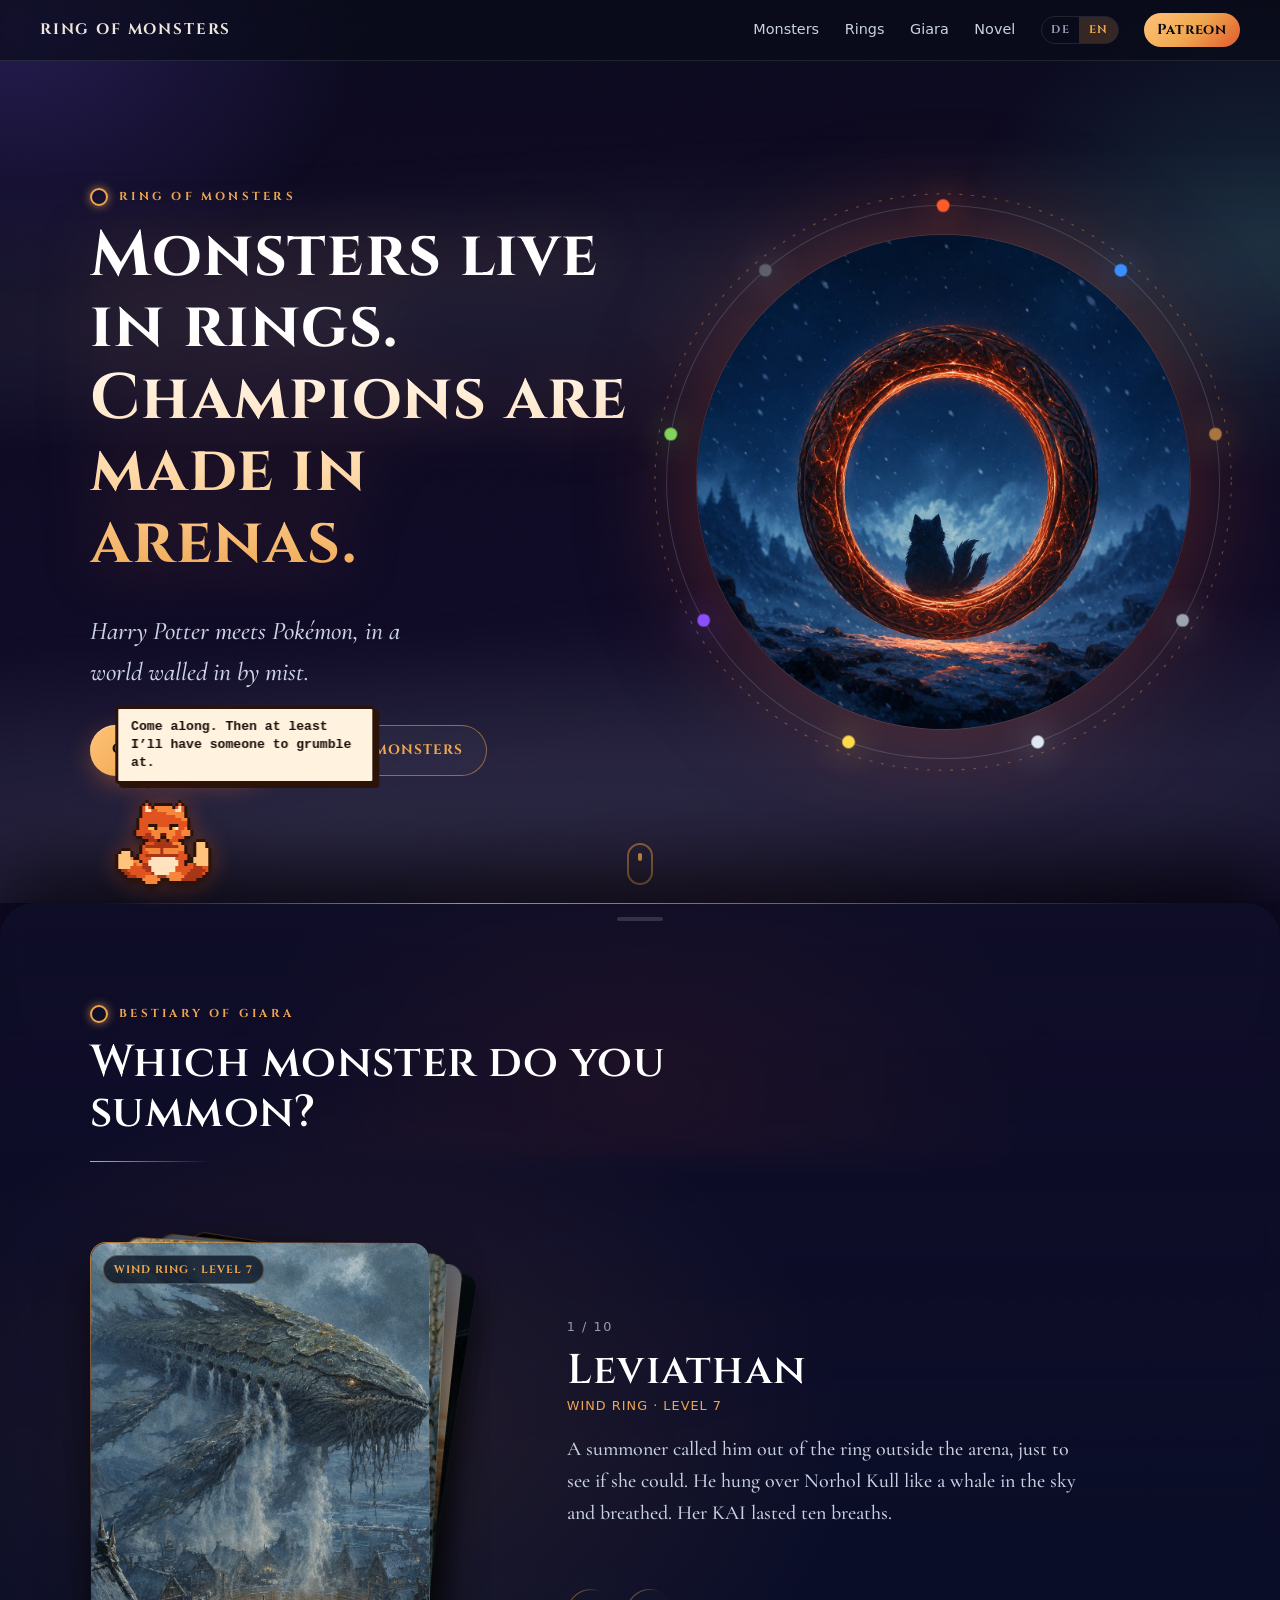
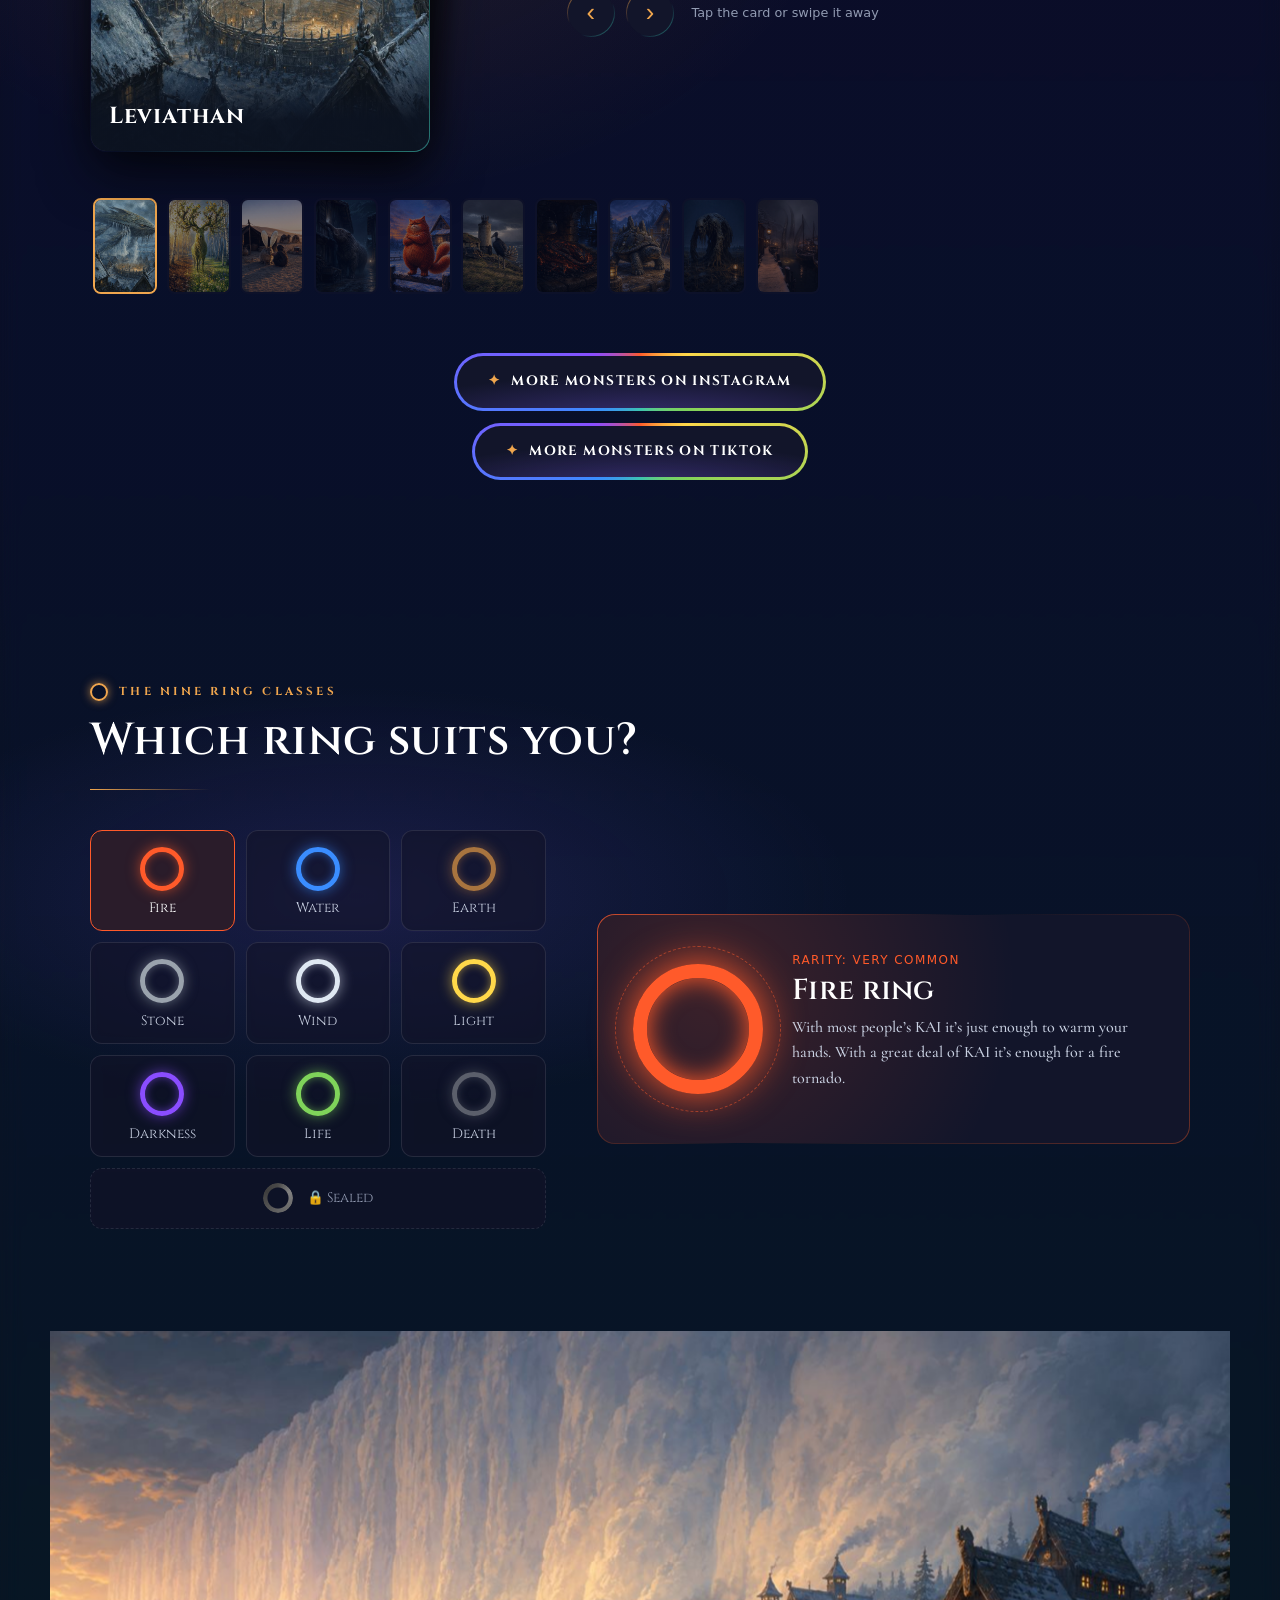
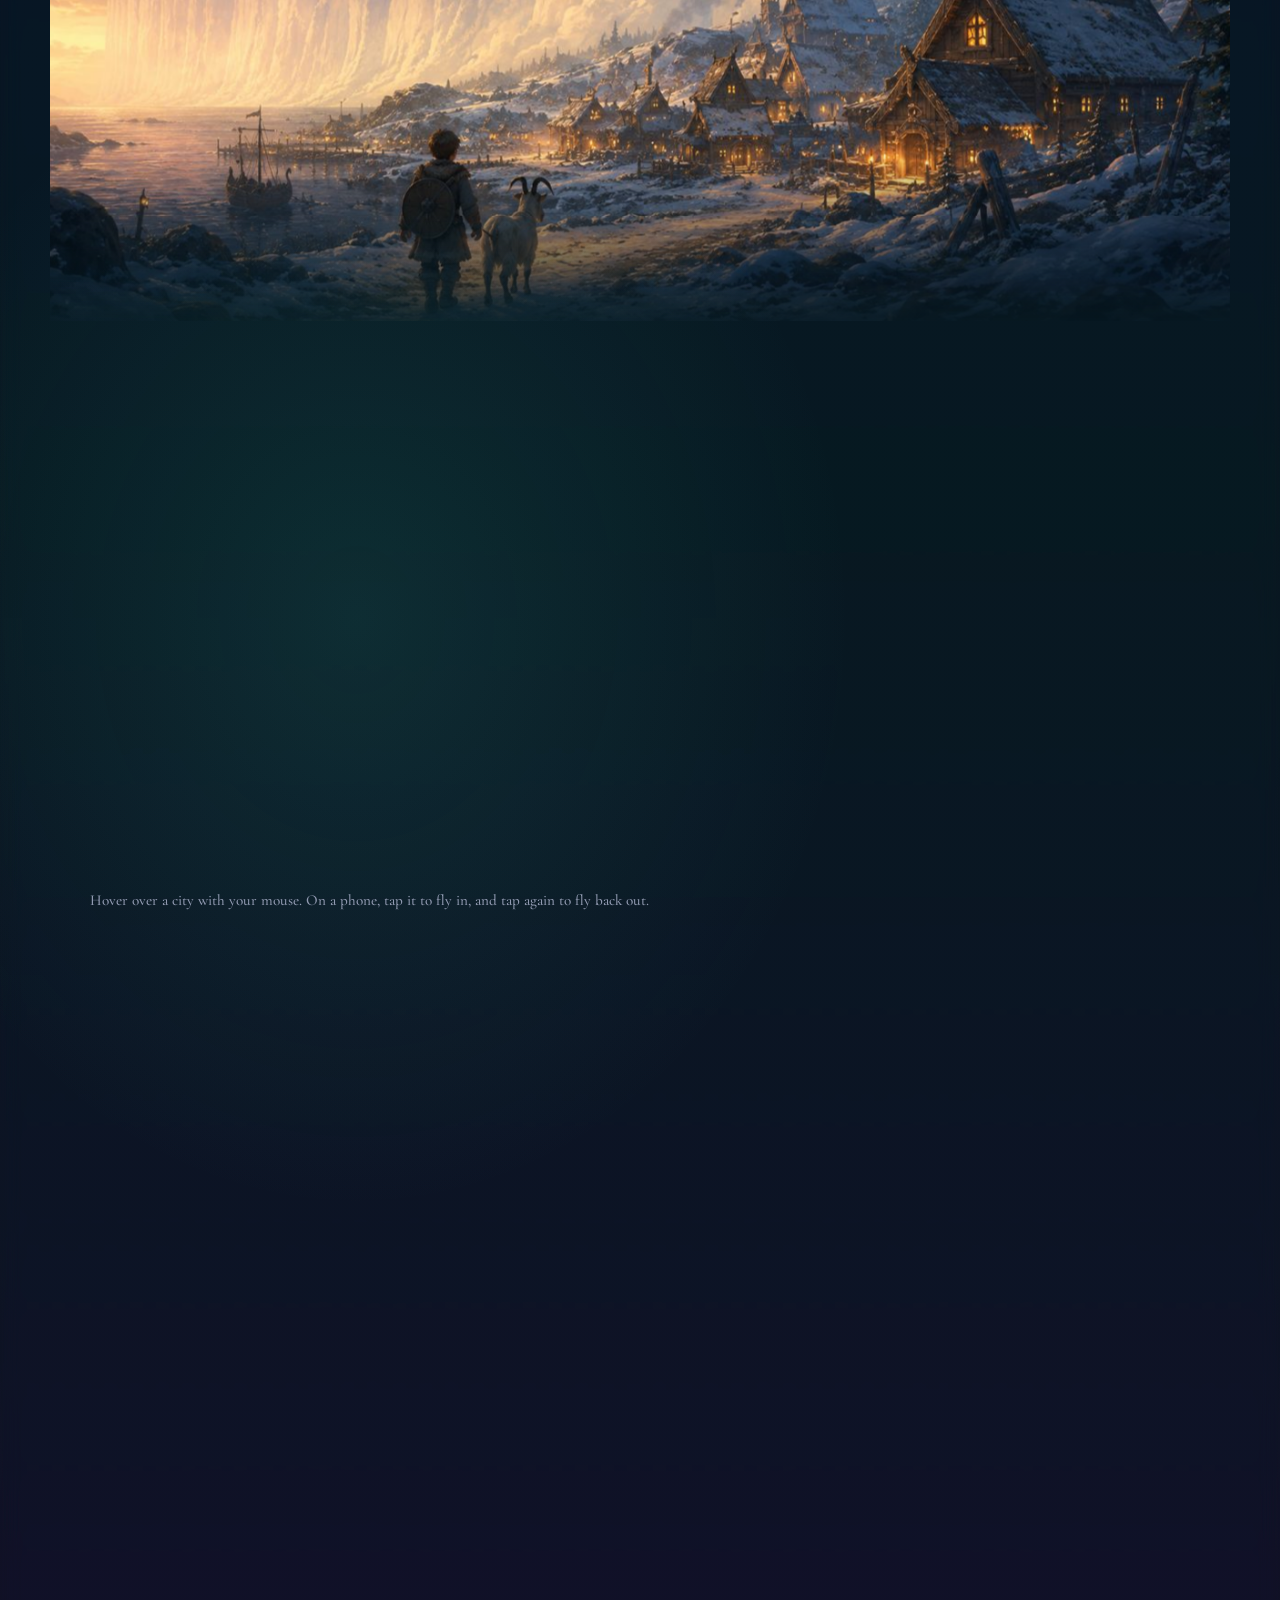
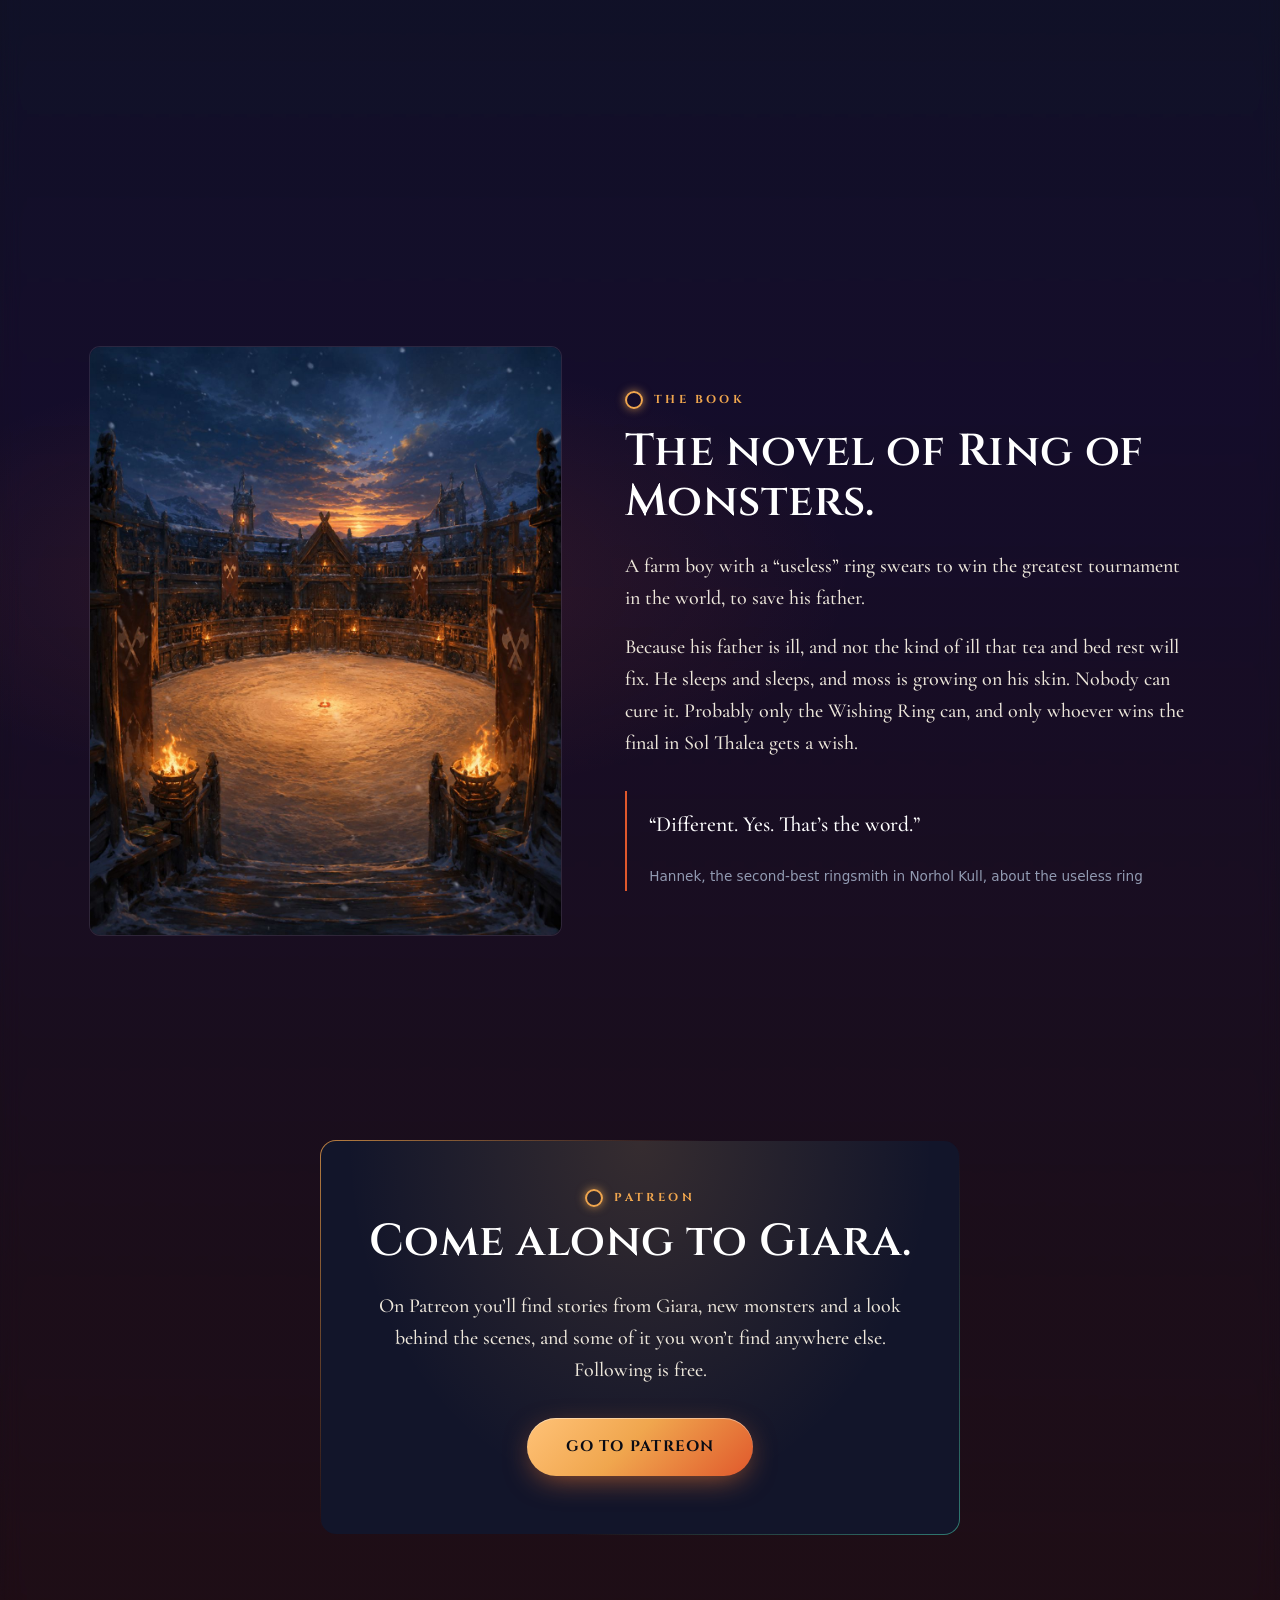
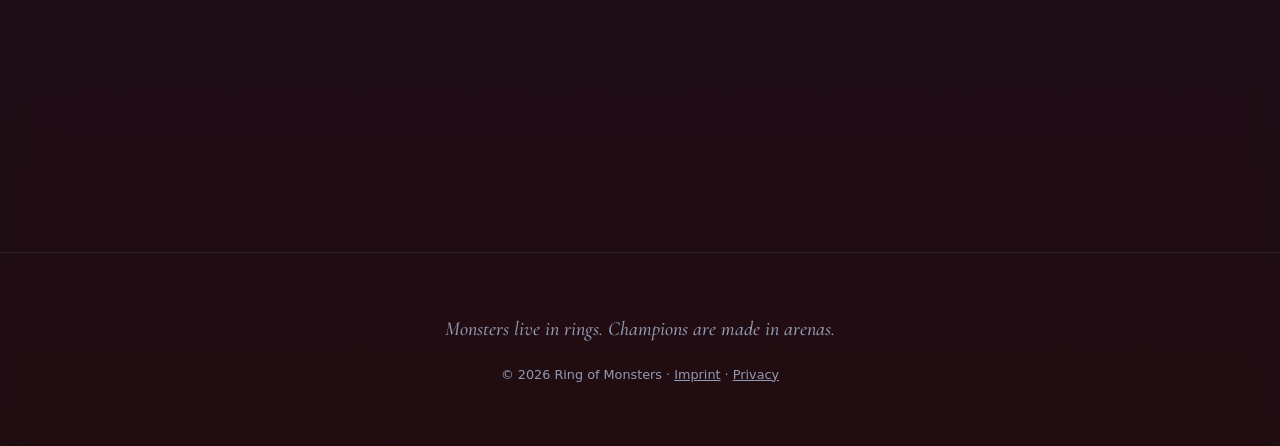
==== commit 549b98de: "TikTok-Knöpfe, Karte: Desktop ohne Zoom, Handy Hinein-/Hinausfahren per Tippen; Texte Dunkelring und" ====
--- a/index.html
+++ b/index.html
@@ -167,6 +167,7 @@
   </ul>
   <div class="more">
     <a class="magic-btn" href="https://www.instagram.com/ring_of_monsters/" rel="noopener" target="_blank"><span data-i18n="insta.more">Noch mehr Monster auf Instagram</span></a>
+    <a class="magic-btn" href="https://www.tiktok.com/@ringofmonsters" rel="noopener" target="_blank"><span data-i18n="tiktok.more">Noch mehr Monster auf TikTok</span></a>
   </div>
 </section>
 
@@ -184,7 +185,7 @@
       <button class="ring-chip" role="tab" style="--c:#9aa3ad" data-name="Steinring" data-rare="häufig" data-text="Härtet alles, was man damit anfasst. Als Schmuck viel zu schwer, als Briefbeschwerer unschlagbar." data-i18n-attr="data-name=r.stone.name,data-rare=rare.c,data-text=r.stone.text"><span data-i18n="r.stone">Stein</span></button>
       <button class="ring-chip" role="tab" style="--c:#dfe8f2" data-name="Windring" data-rare="häufig" data-text="Der leichteste aller Ringe. Es heißt, früher hätten manche damit fliegen können, aber es heißt auch, Eskil sei klug gewesen." data-i18n-attr="data-name=r.wind.name,data-rare=rare.c,data-text=r.wind.text"><span data-i18n="r.wind">Wind</span></button>
       <button class="ring-chip" role="tab" style="--c:#ffd84a" data-name="Lichtring" data-rare="selten" data-text="Leuchtet ganz von allein, und in den großen Städten gibt es Leute, die davon nicht genug an den Fingern haben können." data-i18n-attr="data-name=r.light.name,data-rare=rare.r,data-text=r.light.text"><span data-i18n="r.light">Licht</span></button>
-      <button class="ring-chip" role="tab" style="--c:#8a4dff" data-name="Dunkelring" data-rare="selten" data-text="Schluckt das Licht ringsum. Getragen wird er trotzdem kaum, denn auf Dauer färbt er die Haut schwarz, und zwar nicht zum Abwaschen." data-i18n-attr="data-name=r.dark.name,data-rare=rare.r,data-text=r.dark.text"><span data-i18n="r.dark">Dunkelheit</span></button>
+      <button class="ring-chip" role="tab" style="--c:#8a4dff" data-name="Dunkelring" data-rare="selten" data-text="Schluckt das Licht ringsum. Getragen wird er trotzdem kaum, denn auf Dauer färbt er die Haut schwarz, und zwar nicht abwaschbar." data-i18n-attr="data-name=r.dark.name,data-rare=rare.r,data-text=r.dark.text"><span data-i18n="r.dark">Dunkelheit</span></button>
       <button class="ring-chip" role="tab" style="--c:#7fd35a" data-name="Lebensring" data-rare="selten" data-text="Heilt kleine Wunden und lässt Felder schneller wachsen. Auf dem Markt kostet er entsprechend, und gefeilscht wird trotzdem." data-i18n-attr="data-name=r.life.name,data-rare=rare.r,data-text=r.life.text"><span data-i18n="r.life">Leben</span></button>
       <button class="ring-chip" role="tab" style="--c:#5b5f6b" data-name="Todesring" data-rare="sehr selten" data-text="Ein Ring, der dich verzehrt. Schneller als alle anderen." data-i18n-attr="data-name=r.death.name,data-rare=rare.vr,data-text=r.death.text"><span data-i18n="r.death">Tod</span></button>
       <button class="ring-chip ring-mystic" role="tab" style="--c:#f4e8ff" data-name="Mystischer Ring" data-rare="einzigartig" data-text="Manche Ringe passen in keine Klasse. Von jedem gibt es genau einen, und das Monster darin auch nur ein einziges Mal auf ganz Giara. Wer so einen findet, hat entweder großes Glück oder sehr bald sehr viel Besuch." data-i18n-attr="data-name=r.mystic.name,data-rare=rare.u,data-text=r.mystic.text"><span class="seal" data-i18n="r.sealed">Versiegelt</span><span class="unseal" data-i18n="r.mystic">Mystisch</span></button>
@@ -216,7 +217,7 @@
   </div>
 
   <h3 class="cities-title" data-i18n="world.cities">Die sechs Städte</h3>
-  <p class="map-hint" hidden data-i18n="world.hint">Fahr über eine Stadt oder tipp sie an.</p>
+  <p class="map-hint" hidden data-i18n="world.hint">Fahr mit der Maus über eine Stadt. Auf dem Handy tippst du sie an, und noch einmal Tippen fährt wieder hinaus.</p>
   <div class="map-wrap" hidden>
     <div class="map-stage">
       <div class="map">
@@ -236,7 +237,7 @@
     <li data-x="15.2" data-y="10.5" data-icon="axes" data-crest="Wappen: zwei Äxte des Kull" data-i18n-attr="data-crest=c.norhol.crest"><h4>Norhol Kull</h4><p data-i18n="c.norhol.text">Eisberge, Met, Pelzmäntel und genau ein Langhaus. Nicht zwei. Eins.</p></li>
     <li data-x="61.5" data-y="18.8" data-icon="bird" data-crest="Wappen: der Feuervogel" data-i18n-attr="data-crest=c.sol.crest"><h4>Sol Thalea</h4><p data-i18n="c.sol.text">Die Hauptstadt mit dem schönsten Stadion der Welt. Einmal im Jahr wird hier das Finale ausgetragen.</p></li>
     <li data-x="31.5" data-y="42.5" data-icon="table" data-crest="Wappen: die Tafel der fünf Wohlstandsgötter" data-i18n-attr="data-crest=c.elex.crest"><h4>Elexandria</h4><p data-i18n="c.elex.text">Die Handelsstadt wächst nicht in die Höhe, sondern Stockwerk um Stockwerk in die Erde hinein.</p></li>
-    <li data-x="65.5" data-y="41" data-icon="sun" data-crest="Wappen: Asahis aufgehende Sonne" data-i18n-attr="data-crest=c.tobu.crest"><h4>Tobushima</h4><p data-i18n="c.tobu.text">Ein Kaiserpalast auf der Klippe, Wasserfälle und Schmiede, die Ringe in Schwerter fassen.</p></li>
+    <li data-x="65.5" data-y="41" data-icon="sun" data-crest="Wappen: Asahis aufgehende Sonne" data-i18n-attr="data-crest=c.tobu.crest"><h4>Tobushima</h4><p data-i18n="c.tobu.text">Ein Kaiserpalast auf der Klippe, Wasserfälle und eine Schmiede, die Ringe in Schwerter fasst.</p></li>
     <li data-x="81.5" data-y="59.5" data-icon="whale" data-crest="Wappen: der rote Wal Umkomo" data-i18n-attr="data-crest=c.zanaos.crest"><h4>Zanaos</h4><p data-i18n="c.zanaos.text">Die Inselstadt mit dem größten Hafen, und auf den Nachbarinseln wohnen Leute, denen man besser nichts leiht.</p></li>
     <li data-x="52.5" data-y="78.5" data-icon="leaf" data-crest="Wappen: das Blatt des Schlangenbaums" data-i18n-attr="data-crest=c.oel.crest"><h4>Oelhaim</h4><p data-i18n="c.oel.text">Lehmziegel, eine Wüste ohne Ende und Werkstätten, aus denen es schon raucht.</p></li>
     <li class="lost" data-x="14" data-y="87.5" data-icon="none" data-crest="Wappen: unbekannt" data-i18n-attr="data-crest=c.lost.crest"><h4 data-i18n="c.lost.name">Die Vergessene Stadt</h4><p data-i18n="c.lost.text">Hier landet, wer sonst nirgends mehr hin darf. Turniere gibt es keine, Besuch auch nicht so gern.</p></li>
@@ -271,6 +272,7 @@
   <div class="social">
     <p data-i18n="insta.p">Noch mehr Monster aus Giara:</p>
     <a class="magic-btn" href="https://www.instagram.com/ring_of_monsters/" rel="noopener" target="_blank"><span>Instagram @ring_of_monsters</span></a>
+    <a class="magic-btn" href="https://www.tiktok.com/@ringofmonsters" rel="noopener" target="_blank"><span>TikTok @ringofmonsters</span></a>
   </div>
 </section>
 
--- a/style.css
+++ b/style.css
@@ -619,6 +619,11 @@
 
 /* Zauberknopf */
 .more { text-align: center; margin-top: 3rem; }
+.more, .social { display: flex; flex-direction: column; align-items: center; gap: 1rem; }
+.social p { margin: 0 0 .2rem; }
+/* Desktop: die Karte steht still und passt samt Stadtinfo auf den Bildschirm */
+.map-wrap.is-2d.map-static .gmap-zoom { display: none; }
+.map-wrap.is-2d.map-static .gmap-view { cursor: default; }
 .magic-btn {
   position: relative; isolation: isolate; display: inline-flex; align-items: center; gap: .6rem;
   padding: 1rem 2rem; border-radius: 999px; text-decoration: none;
@@ -994,3 +999,8 @@
   html { scroll-behavior: auto; }
   * { transition: none !important; }
 }
+
+/* Desktop: Karte so hoch, dass die Stadtinfo darunter noch auf den Bildschirm passt */
+@media (min-width: 821px) {
+  .map-wrap.is-2d .map-stage { width: min(100%, 1020px, max(560px, calc((100svh - 17rem) * 1448 / 1086))); }
+}
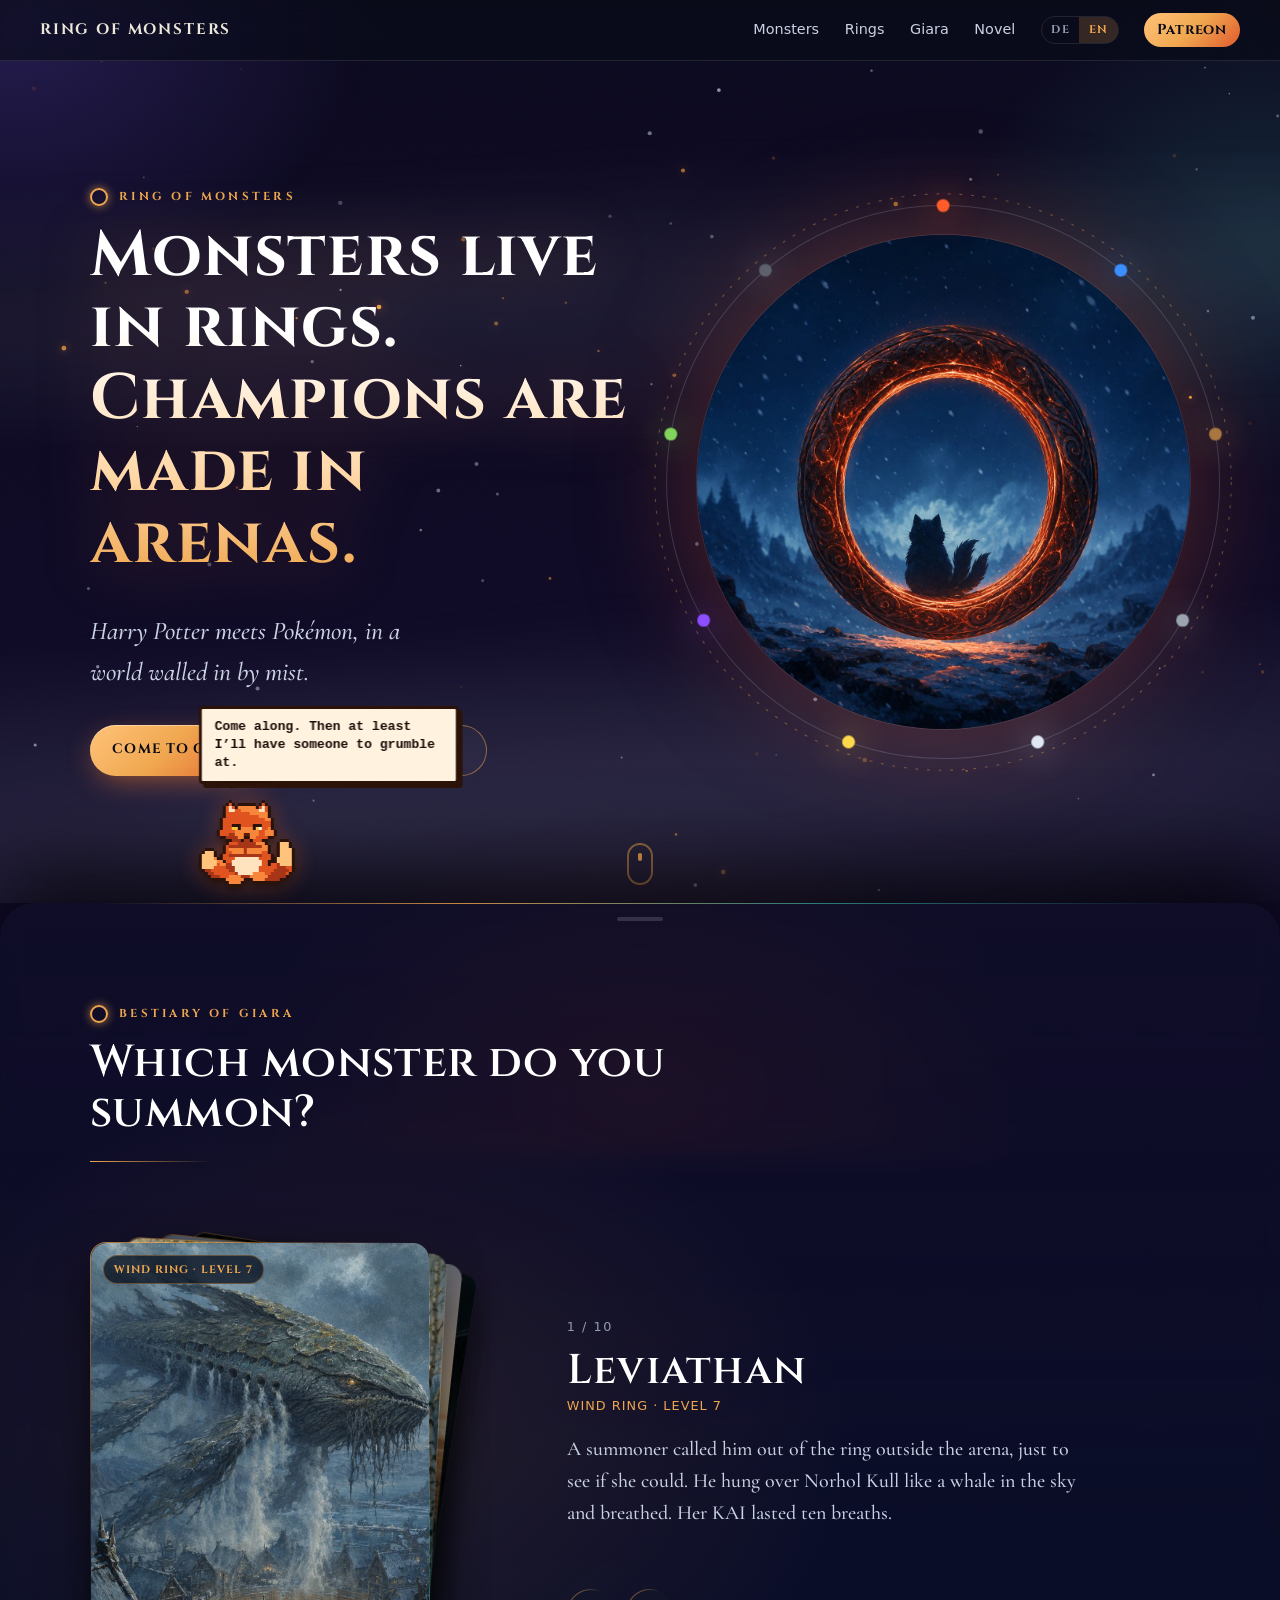
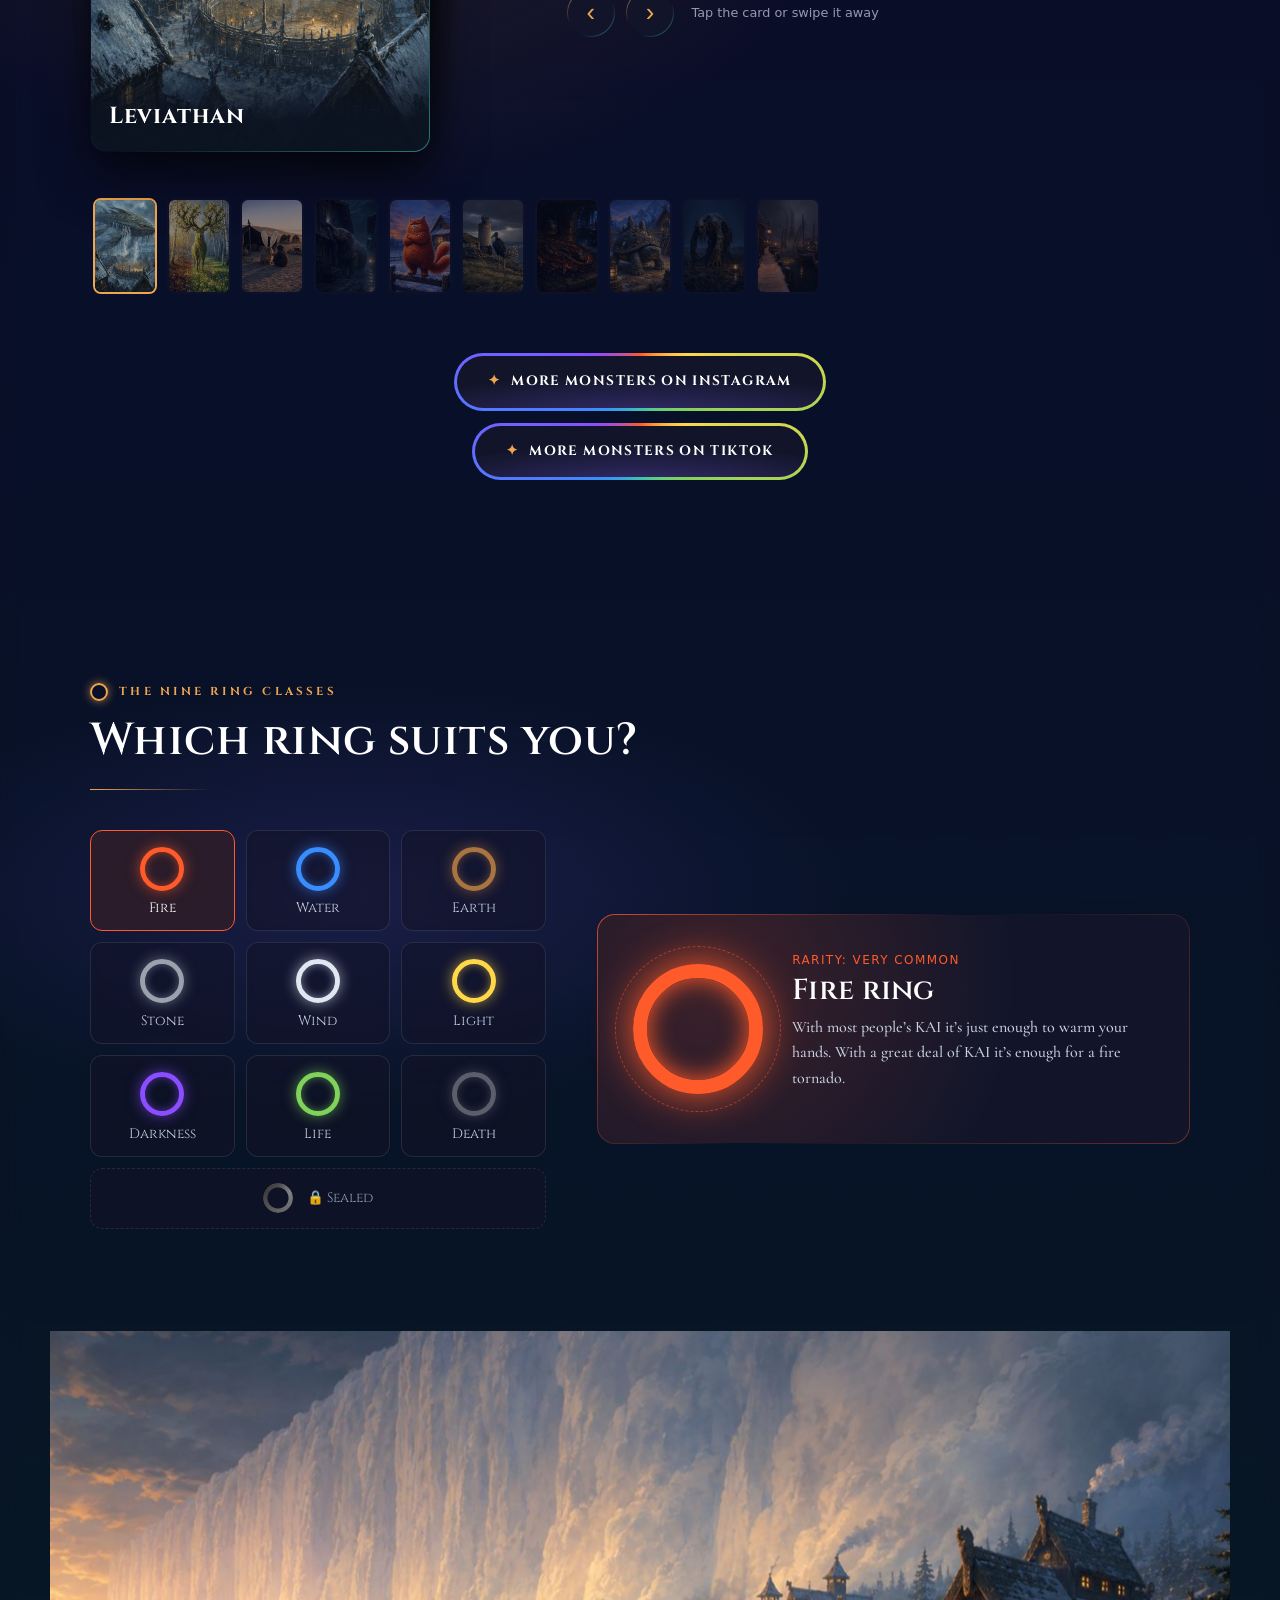
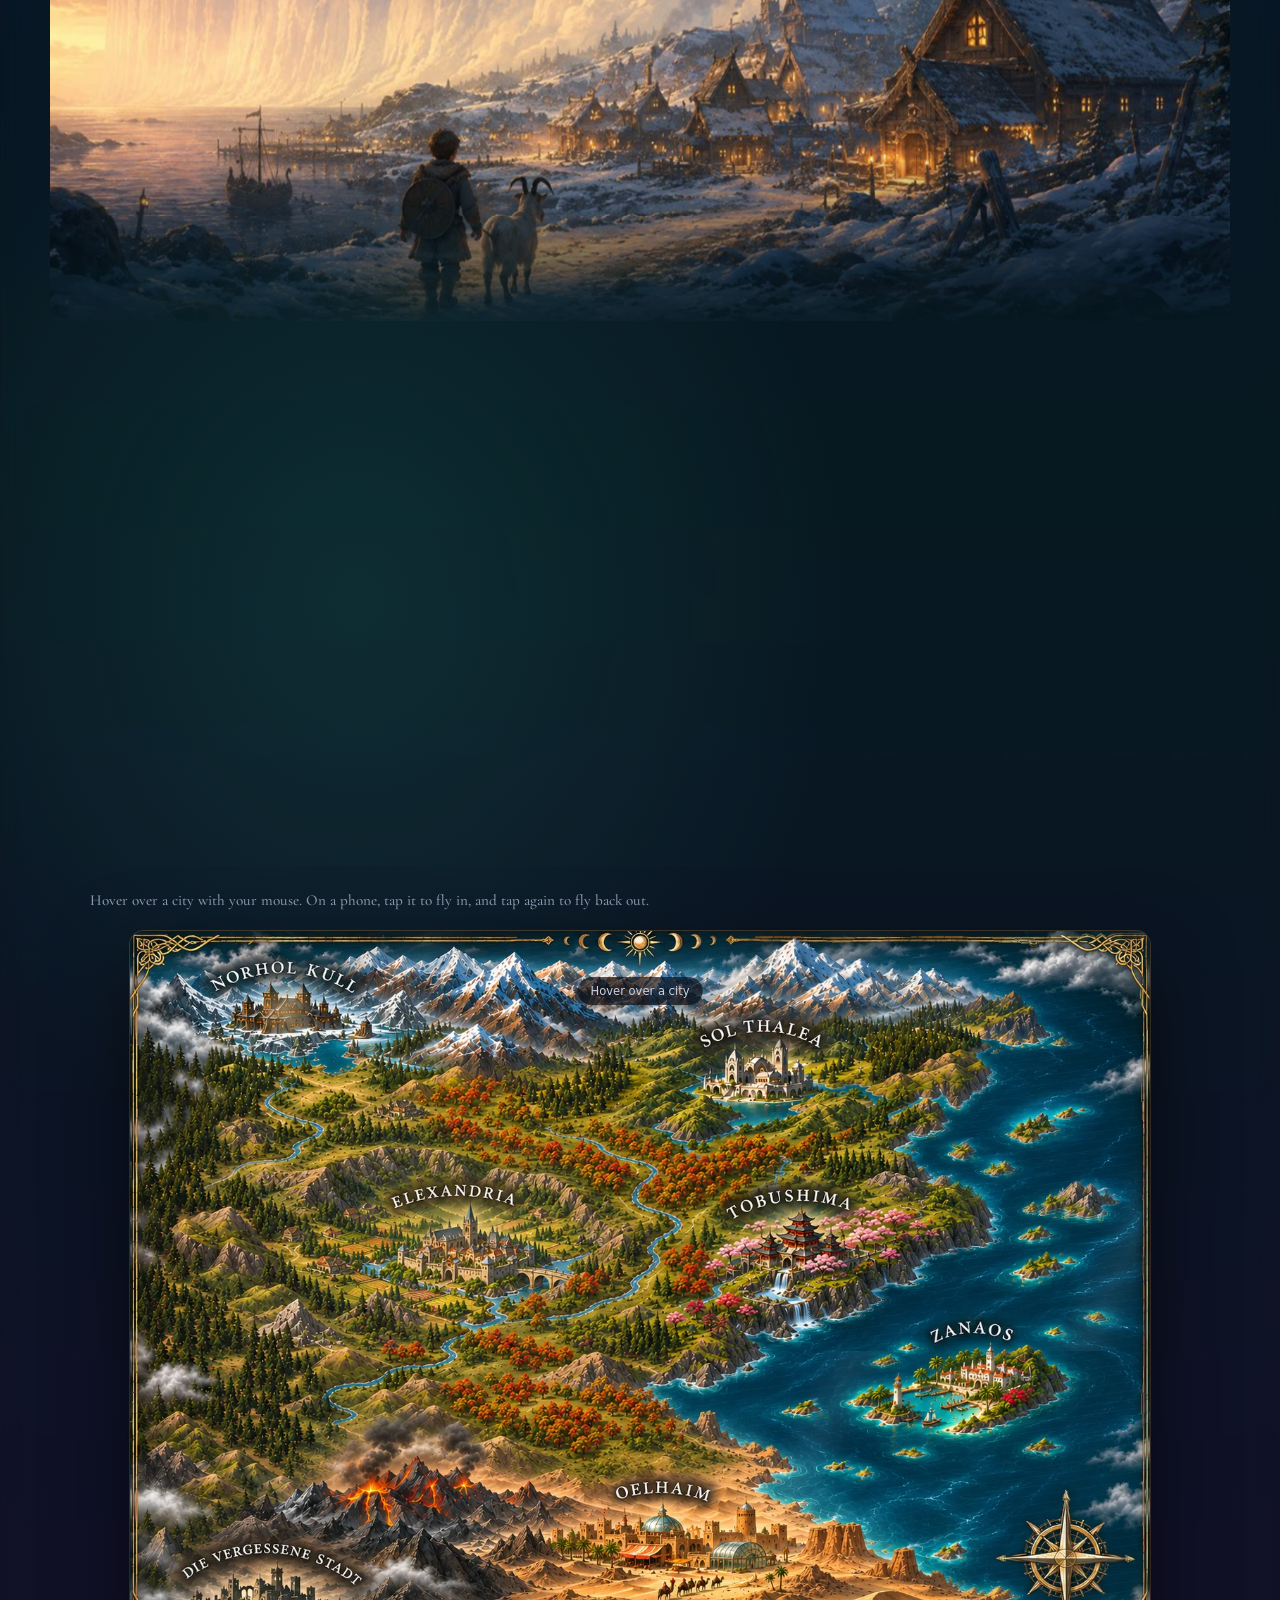
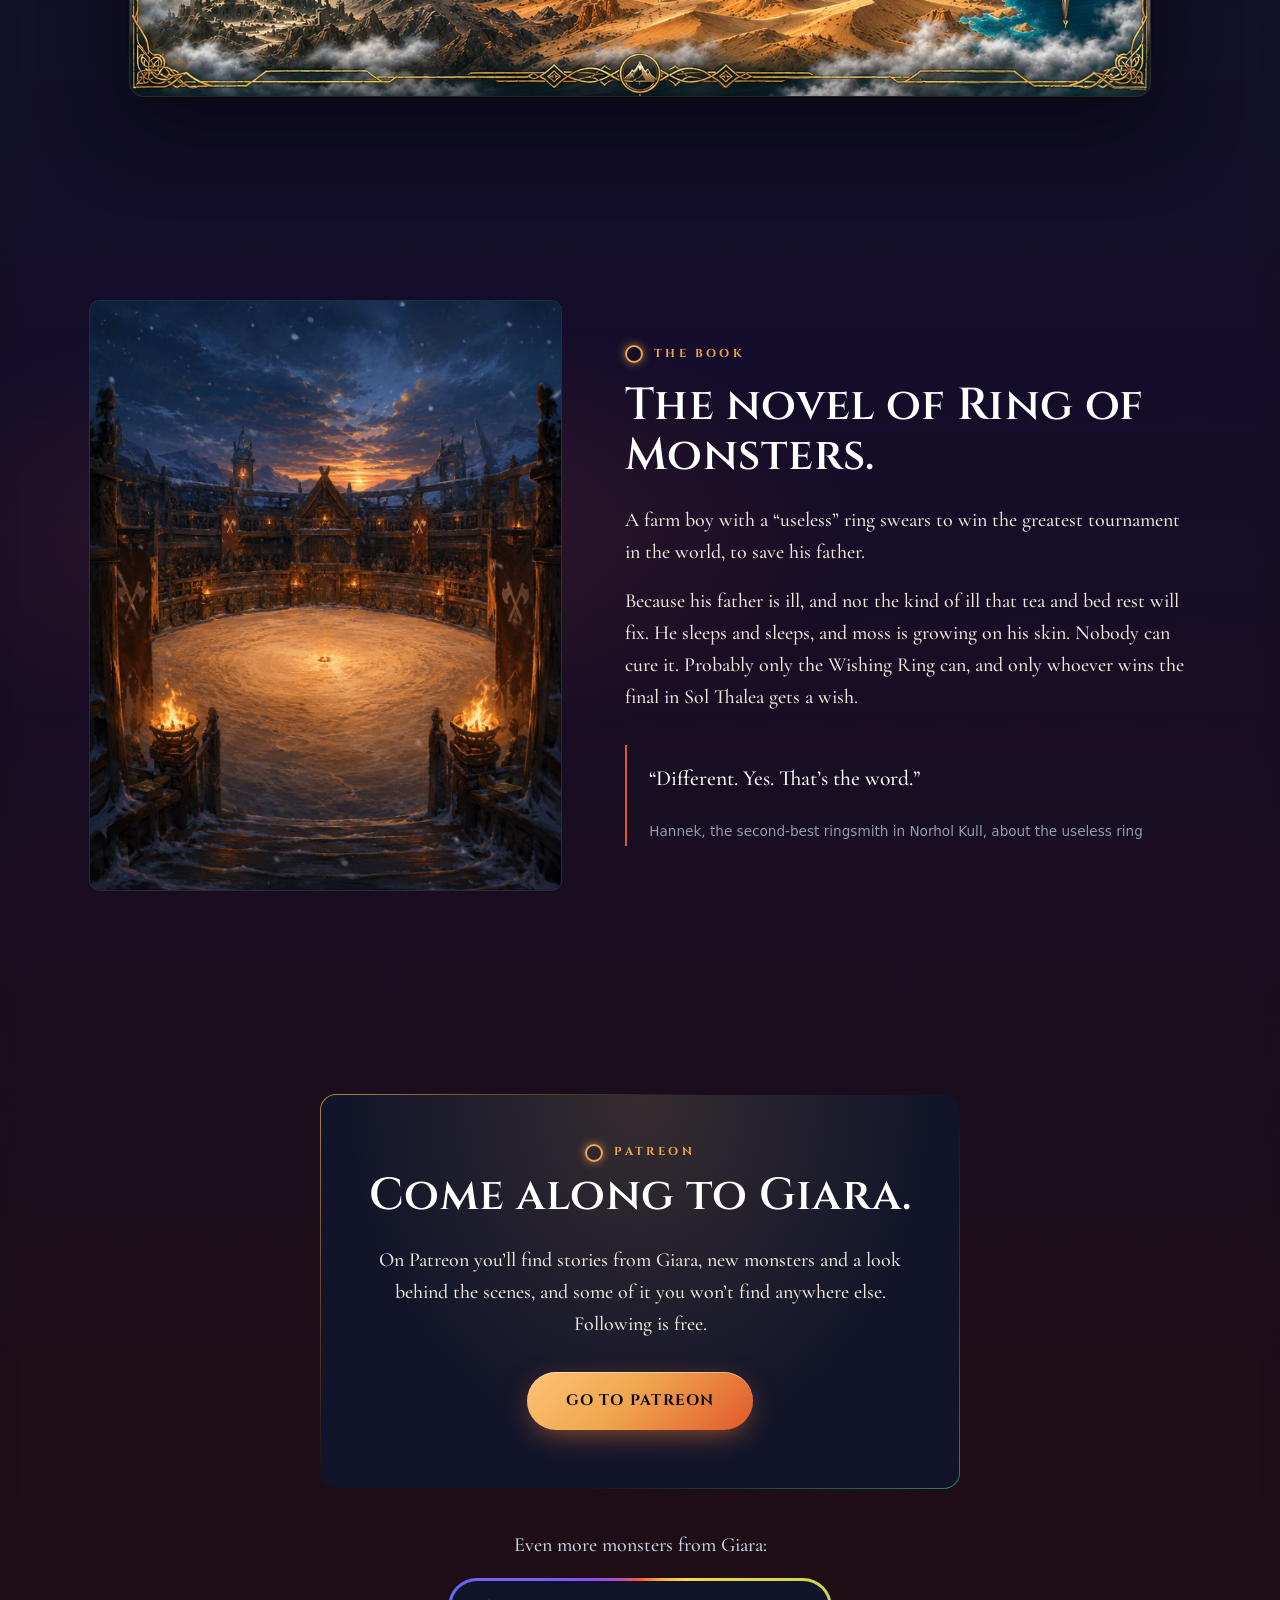
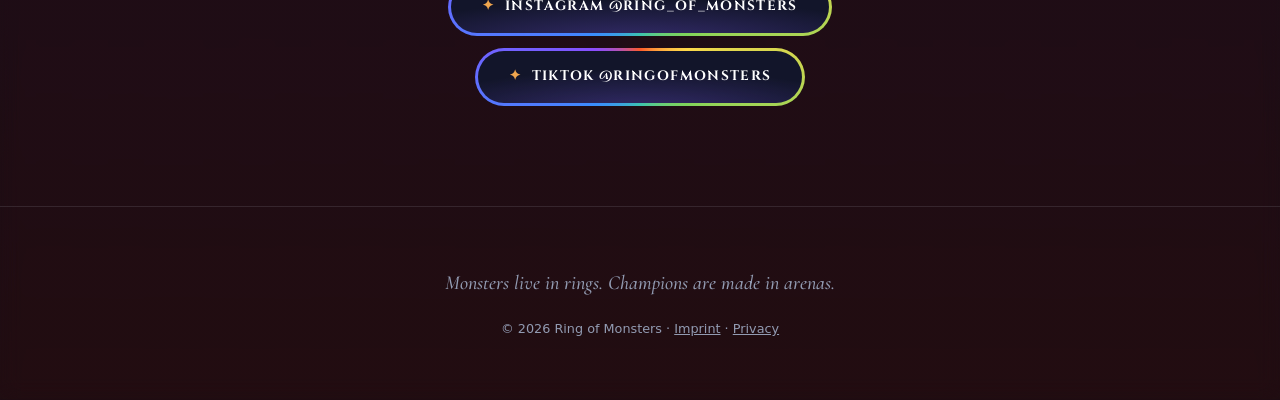
==== commit 51f2d018: "Karte Desktop: fest, kein Zoom, Stadtinfo als Banner über der Stadt; Cache-Versionen Co-Authored-By:" ====
--- a/index.html
+++ b/index.html
@@ -12,8 +12,8 @@
 <meta property="og:type" content="website">
 <meta name="theme-color" content="#090b14">
 <link rel="icon" href="img/favicon.png">
-<link rel="stylesheet" href="style.css">
-<script src="i18n.js"></script>
+<link rel="stylesheet" href="style.css?v=3">
+<script src="i18n.js?v=3"></script>
 </head>
 <body>
 
@@ -291,8 +291,8 @@
 </div>
 
 <script src="deck.js"></script>
-<script src="giara.js"></script>
-<script src="map2d.js"></script><script src="fx.js"></script>
+<script src="giara.js?v=3"></script>
+<script src="map2d.js?v=3"></script><script src="fx.js"></script>
 <script src="neko.js"></script>
 </body>
 </html>
--- a/style.css
+++ b/style.css
@@ -1004,3 +1004,30 @@
 @media (min-width: 821px) {
   .map-wrap.is-2d .map-stage { width: min(100%, 1020px, max(560px, calc((100svh - 17rem) * 1448 / 1086))); }
 }
+
+/* Desktop: Stadtinfo als Banner direkt über (oder unter) der Stadt */
+.map-wrap.is-2d .map-card.map-pop {
+  position: absolute; z-index: 6; margin: 0; width: min(380px, 44%); min-height: 0;
+  padding: .9rem 1.1rem; pointer-events: none;
+  display: grid; grid-template-columns: auto 1fr; column-gap: .9rem; align-items: center;
+  background: linear-gradient(rgba(14, 16, 32, .9), rgba(14, 16, 32, .9)) padding-box, var(--glow-border) border-box;
+  border: 1px solid transparent; border-radius: 12px;
+  backdrop-filter: blur(8px); -webkit-backdrop-filter: blur(8px);
+  box-shadow: 0 18px 40px rgba(0, 0, 0, .55);
+  --tx: -50%; --ty: calc(-100% - 34px);
+  transform: translate(var(--tx), var(--ty)) scale(.94); opacity: 0;
+  transition: opacity .2s ease, transform .2s ease, left .25s ease, top .25s ease;
+  animation: none;
+}
+.map-wrap.is-2d .map-card.map-pop.pop-below { --ty: 34px; }
+.map-wrap.is-2d .map-card.map-pop.pop-left { --tx: -12%; }
+.map-wrap.is-2d .map-card.map-pop.pop-right { --tx: -88%; }
+.map-wrap.is-2d .map-card.map-pop.pop-show { opacity: 1; transform: translate(var(--tx), var(--ty)) scale(1); }
+.map-wrap.is-2d .map-card.map-pop .map-card-crest { grid-row: 1 / span 3; }
+.map-wrap.is-2d .map-card.map-pop .map-card-crest svg { width: 40px; height: 48px; padding: 7px 7px 13px; margin: 0; }
+.map-wrap.is-2d .map-card.map-pop .map-crest { font-size: .62rem; margin-bottom: .2rem; }
+.map-wrap.is-2d .map-card.map-pop .map-name { font-size: 1.2rem; margin-bottom: .25rem; }
+.map-wrap.is-2d .map-card.map-pop .map-text { font-size: .88rem; line-height: 1.4; }
+@media (min-width: 821px) {
+  .map-wrap.is-2d .map-stage { width: min(100%, 1020px); }
+}
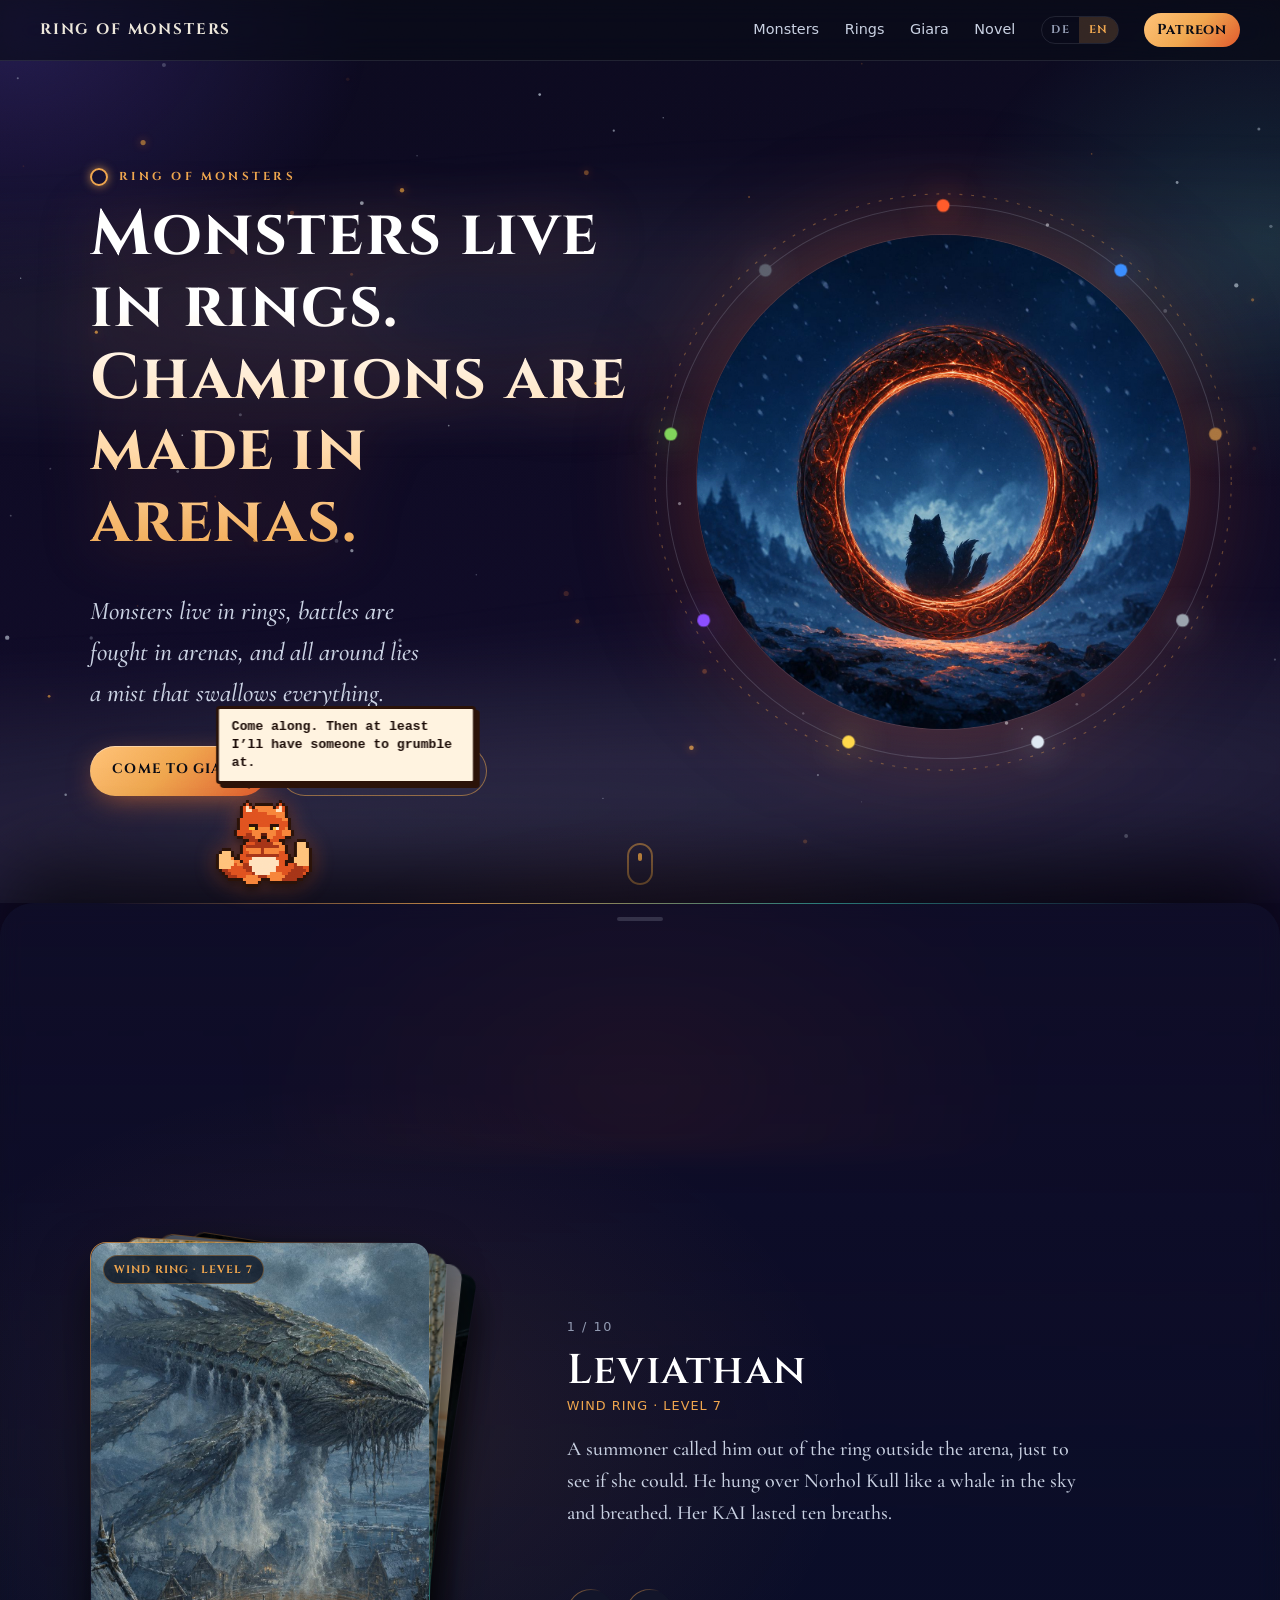
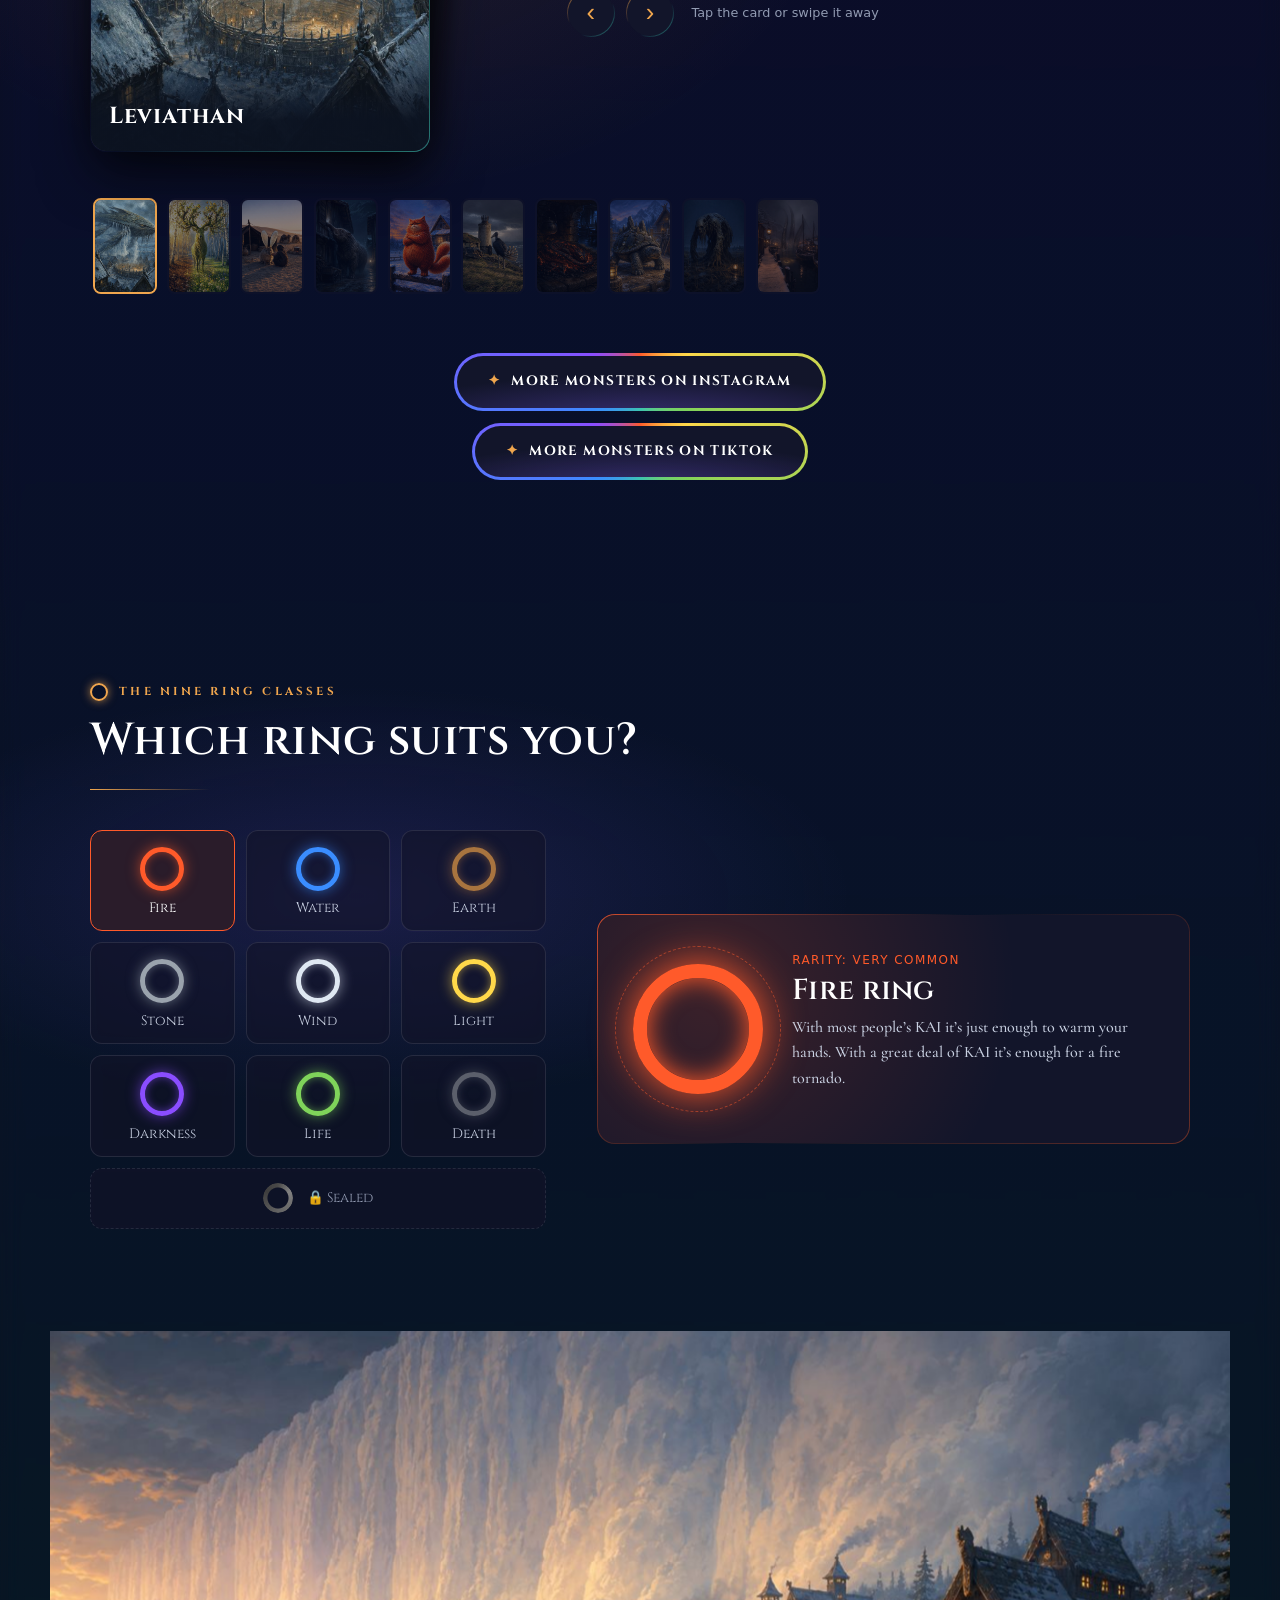
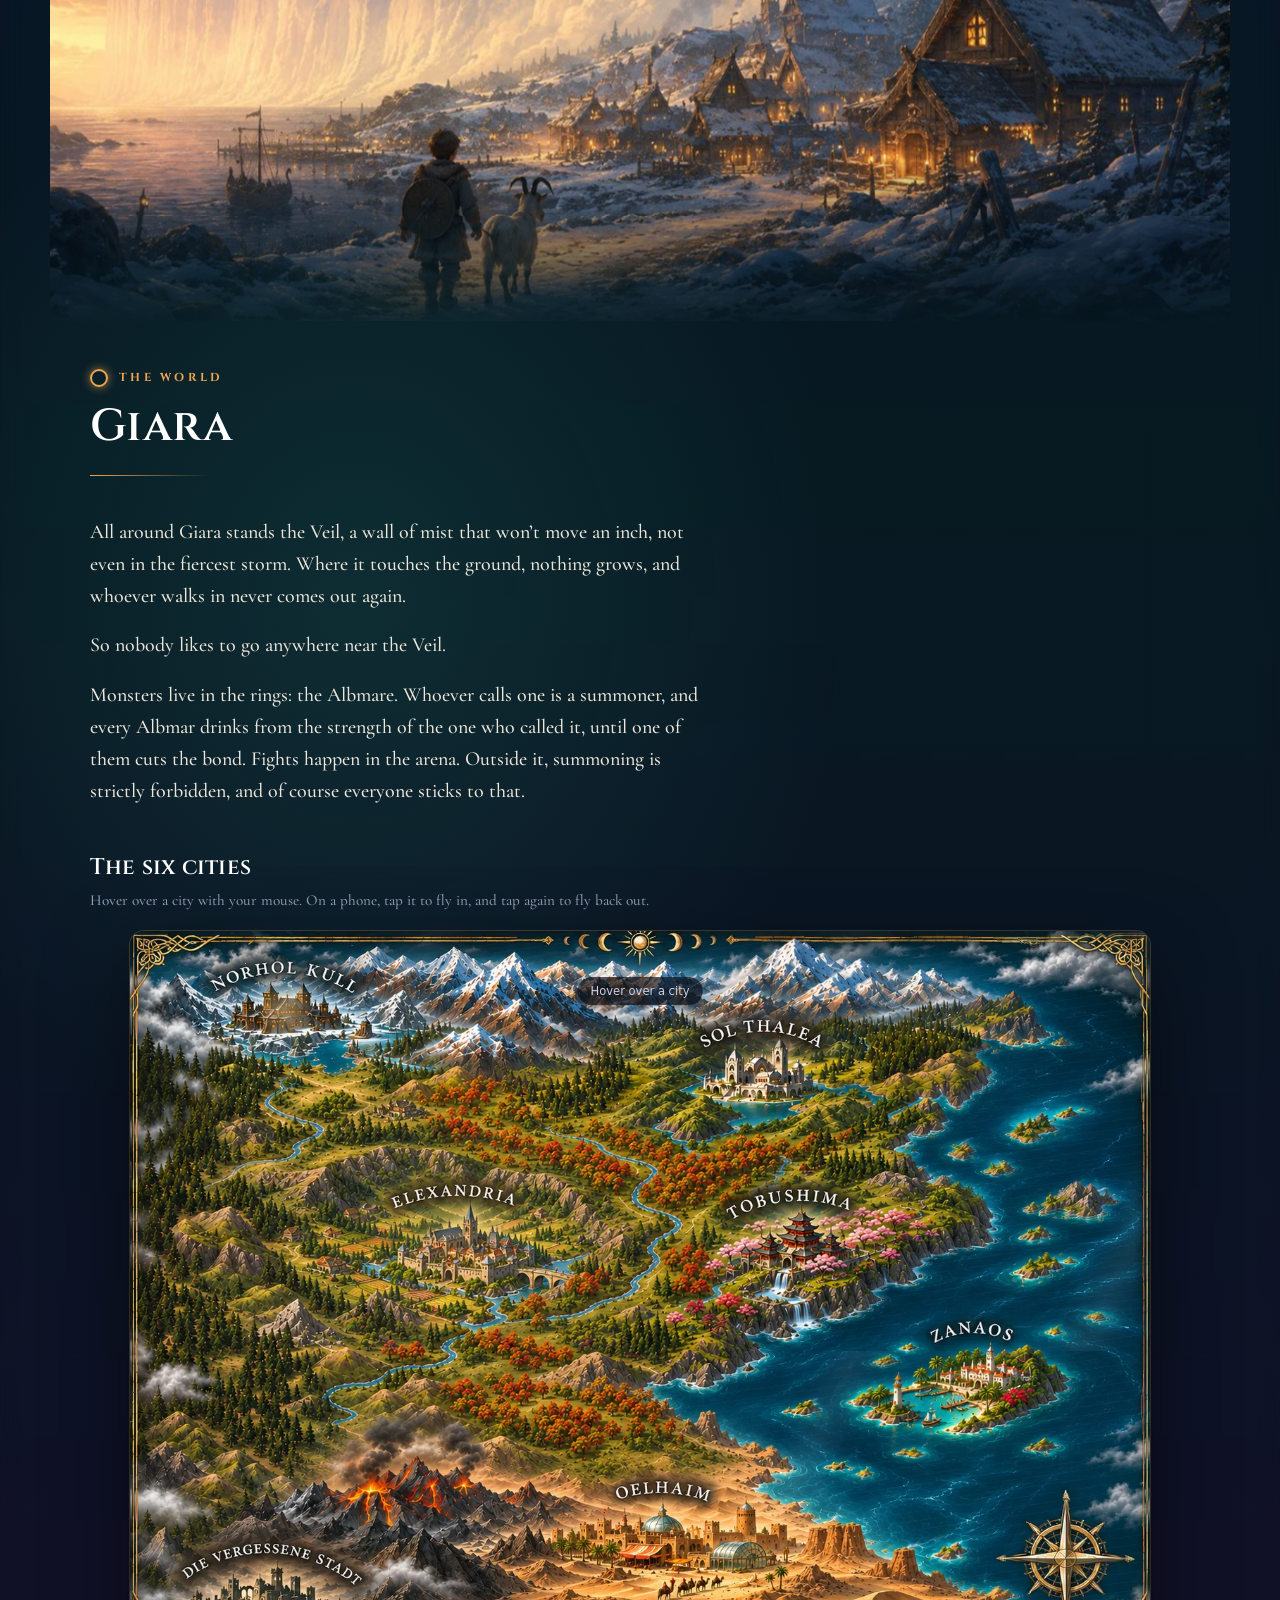
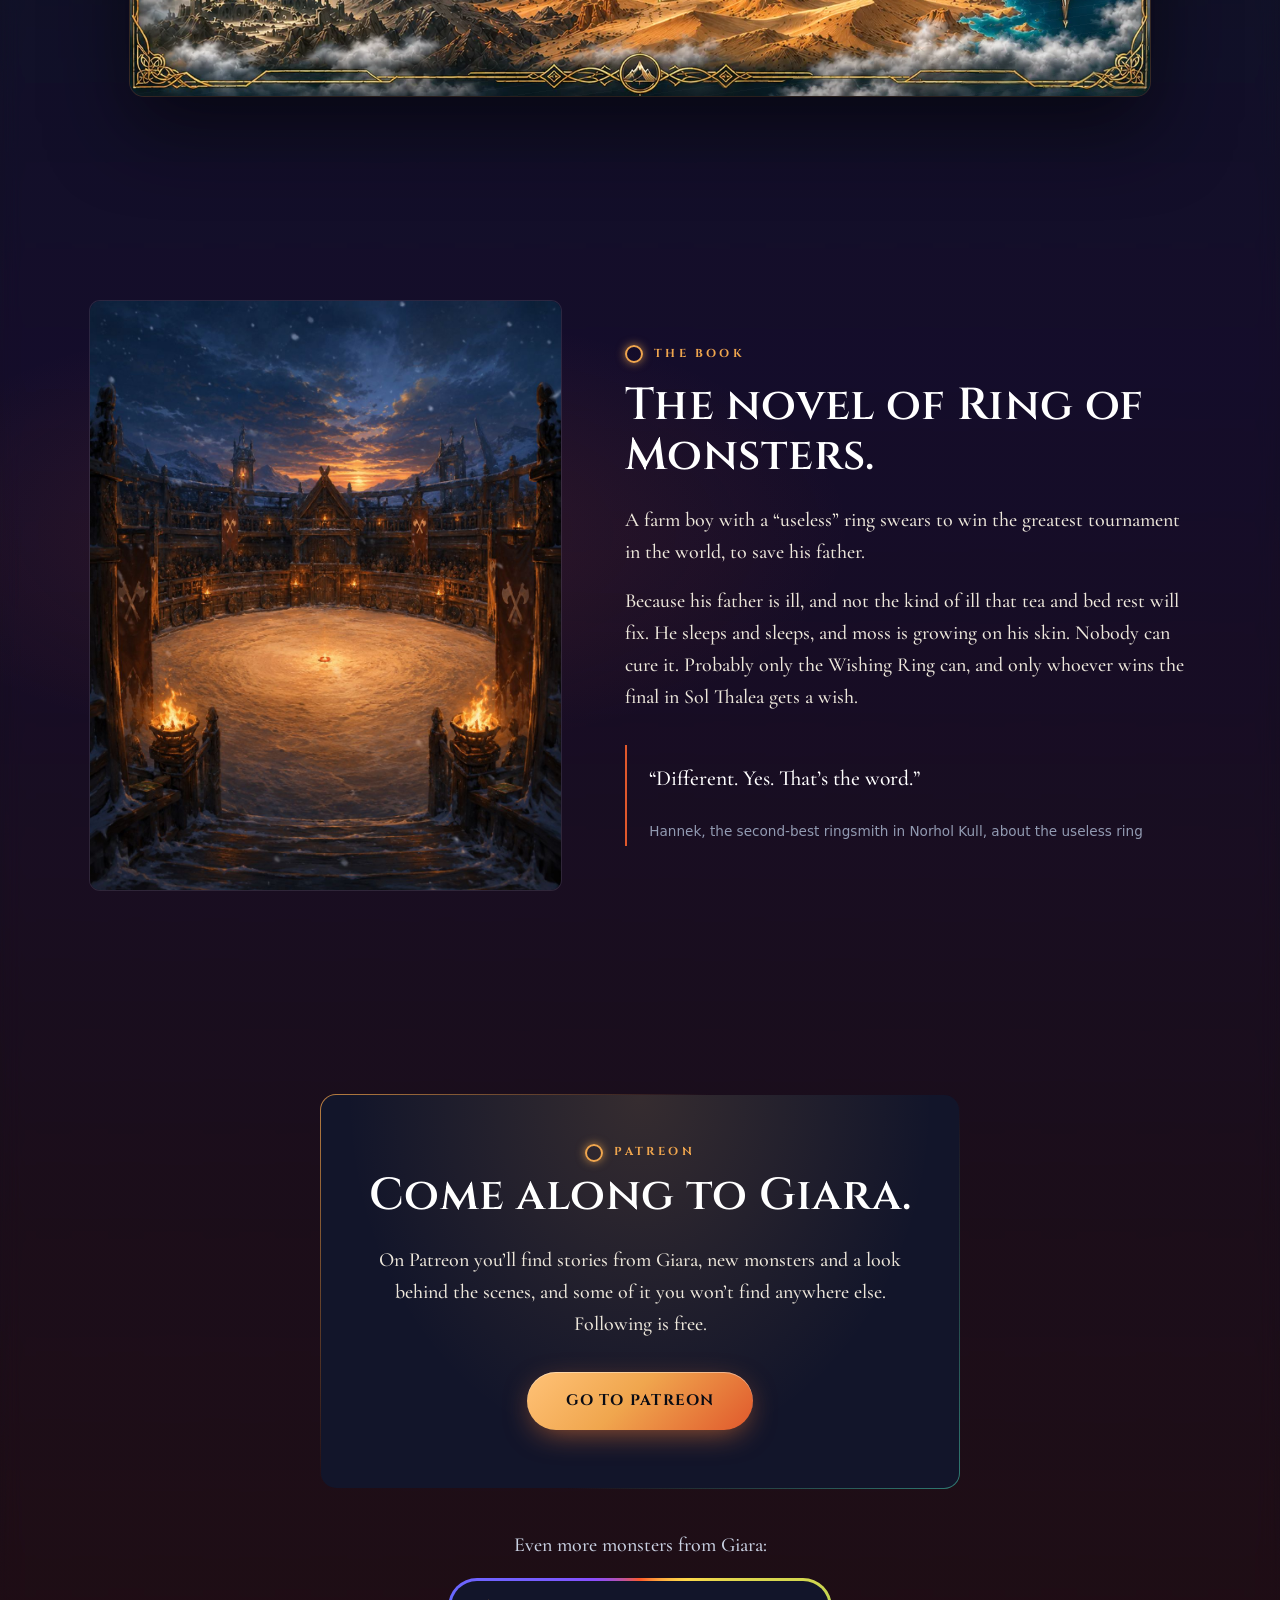
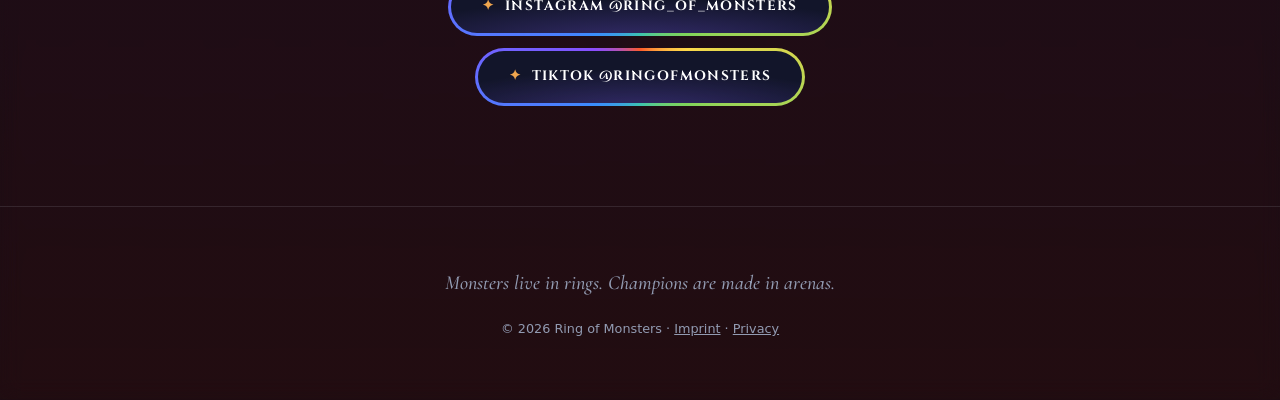
==== commit 23ec0c6f: "Neue Unterzeile: Monster in Ringen, Kaempfe in Arenen, Nebel" ====
--- a/index.html
+++ b/index.html
@@ -4,9 +4,9 @@
 <meta charset="utf-8">
 <meta name="viewport" content="width=device-width, initial-scale=1">
 <title>Ring of Monsters</title>
-<meta name="description" content="Harry Potter trifft Pokémon, in einer Welt umgeben von Nebel. Monster leben in Ringen, Champions entstehen in Arenen.">
+<meta name="description" content="Monster wohnen in Ringen, gekämpft wird in Arenen, und rundherum liegt ein Nebel, der alles verschlingt.">
 <meta property="og:title" content="Ring of Monsters">
-<meta property="og:description" content="Monster leben in Ringen. Champions entstehen in Arenen. Harry Potter trifft Pokémon, in einer Welt umgeben von Nebel.">
+<meta property="og:description" content="Monster wohnen in Ringen, gekämpft wird in Arenen, und rundherum liegt ein Nebel, der alles verschlingt.">
 <meta property="og:image" content="https://ringofmonsters.com/img/banner.jpg">
 <meta property="og:url" content="https://ringofmonsters.com/">
 <meta property="og:type" content="website">
@@ -46,7 +46,7 @@
   <div class="hero-text">
     <p class="kicker">Ring of Monsters</p>
     <h1 data-i18n="hero.h1">Monster leben in Ringen.<br>Champions entstehen in Arenen.</h1>
-    <p class="hero-de" data-i18n="hero.sub">Harry Potter trifft Pokémon, in einer Welt umgeben von Nebel.</p>
+    <p class="hero-de" data-i18n="hero.sub">Monster wohnen in Ringen, gekämpft wird in Arenen, und rundherum liegt ein Nebel, der alles verschlingt.</p>
     <div class="hero-actions">
       <a class="btn btn-primary" href="#patreon" data-i18n="hero.cta">Komm mit nach Giara</a>
       <a class="btn btn-ghost" href="#monster" data-i18n="hero.cta2">Monster ansehen</a>
